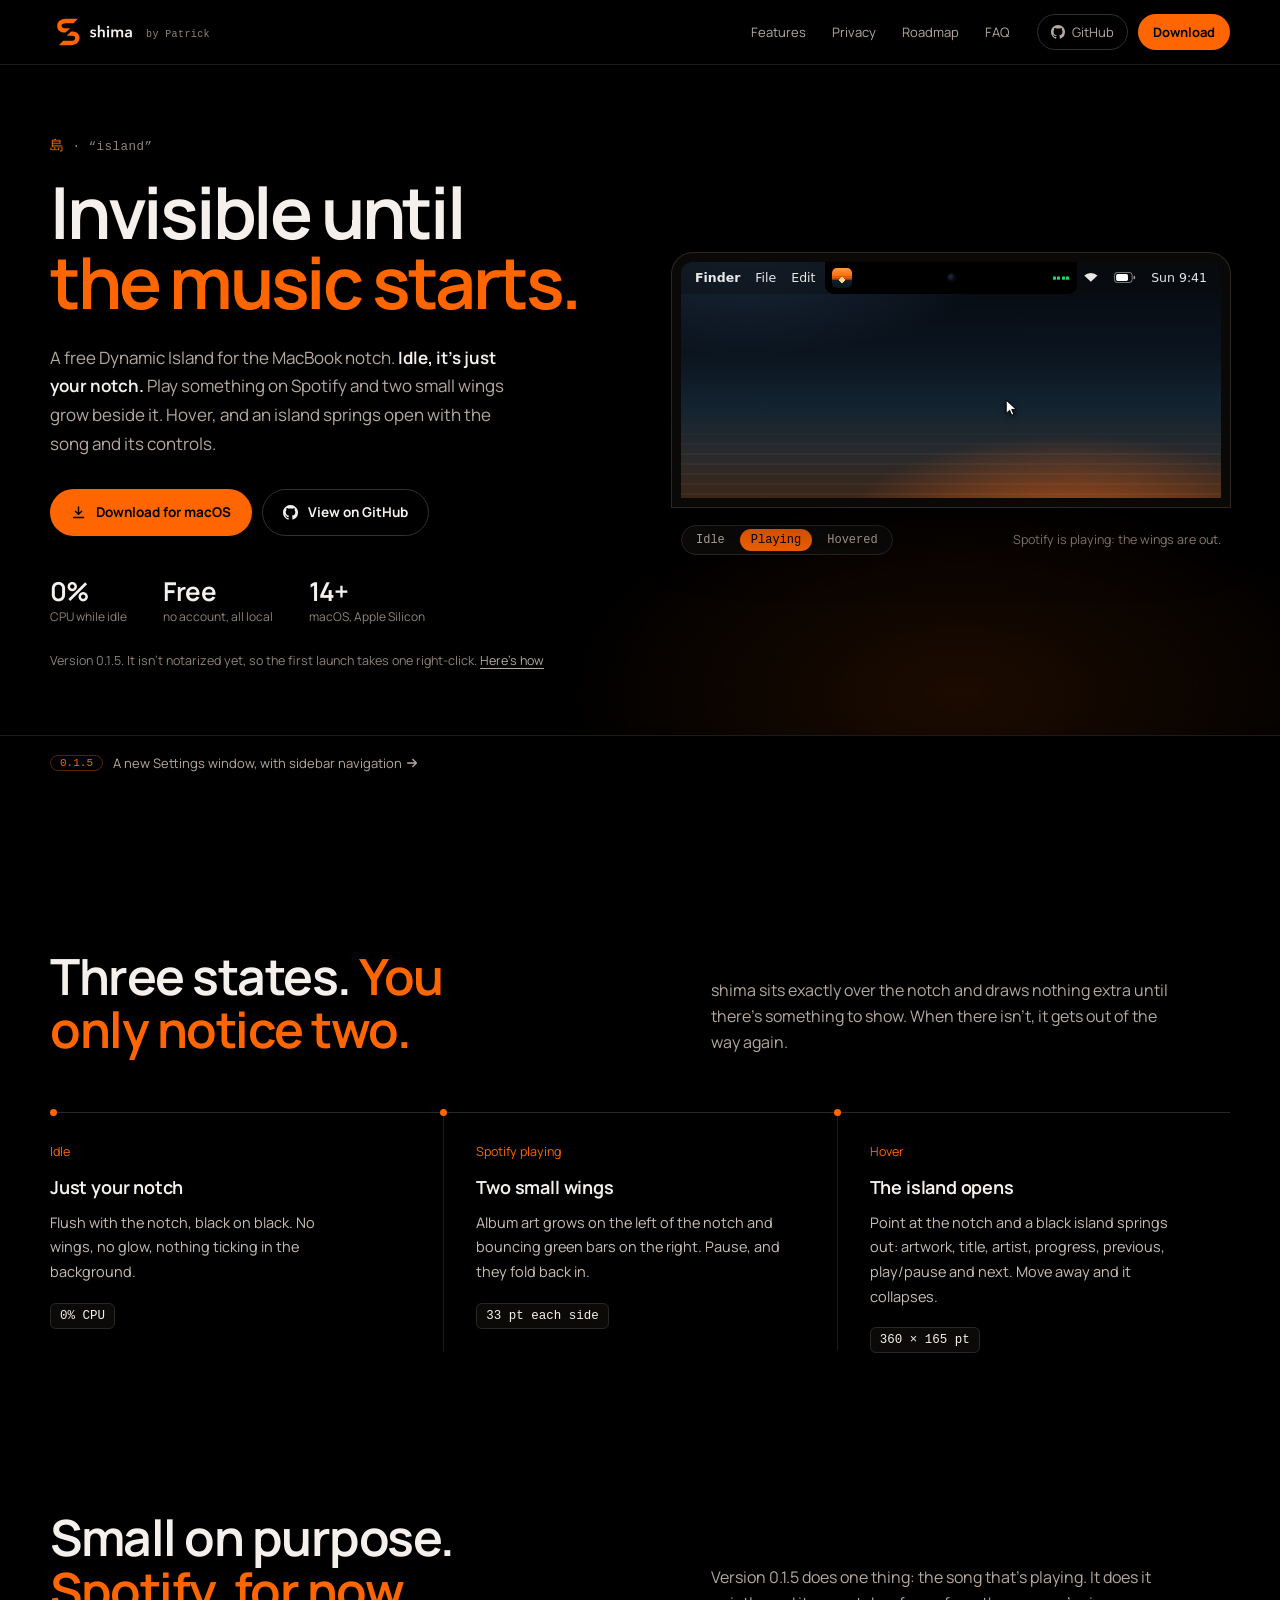
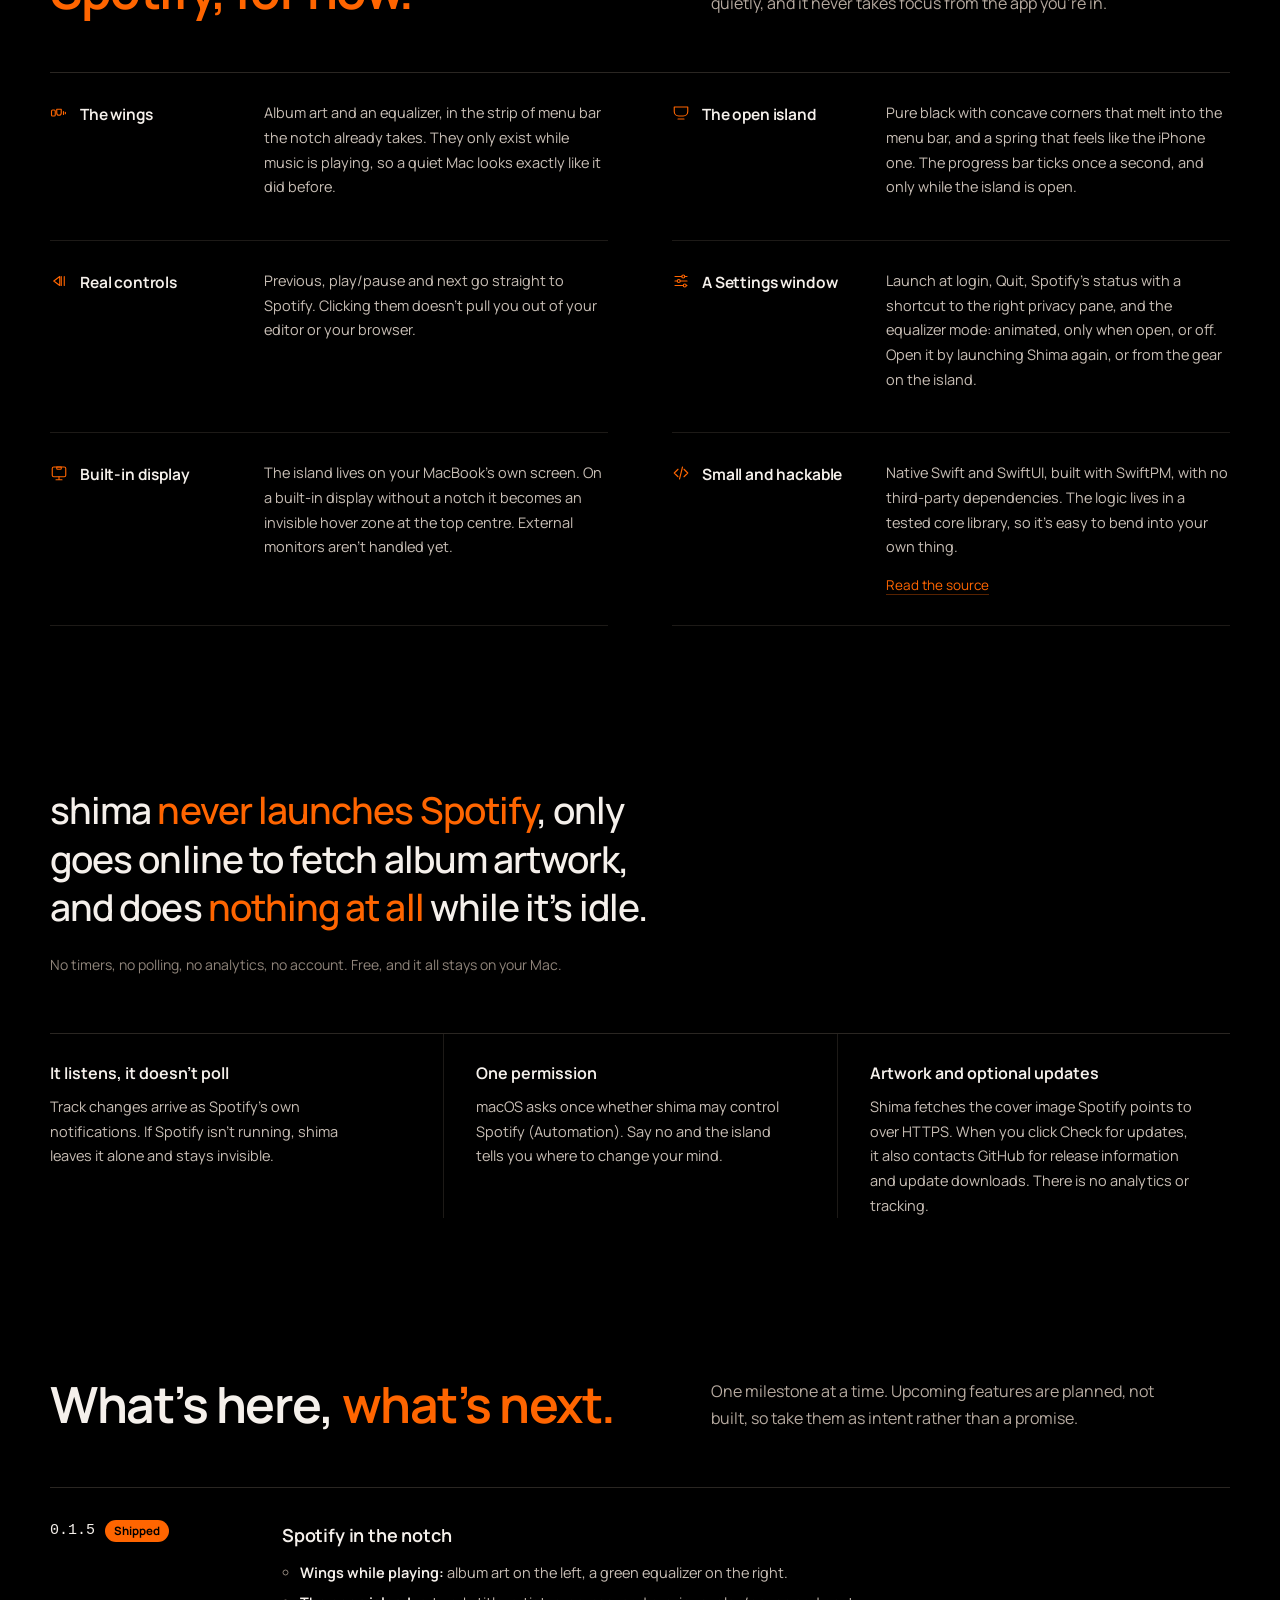
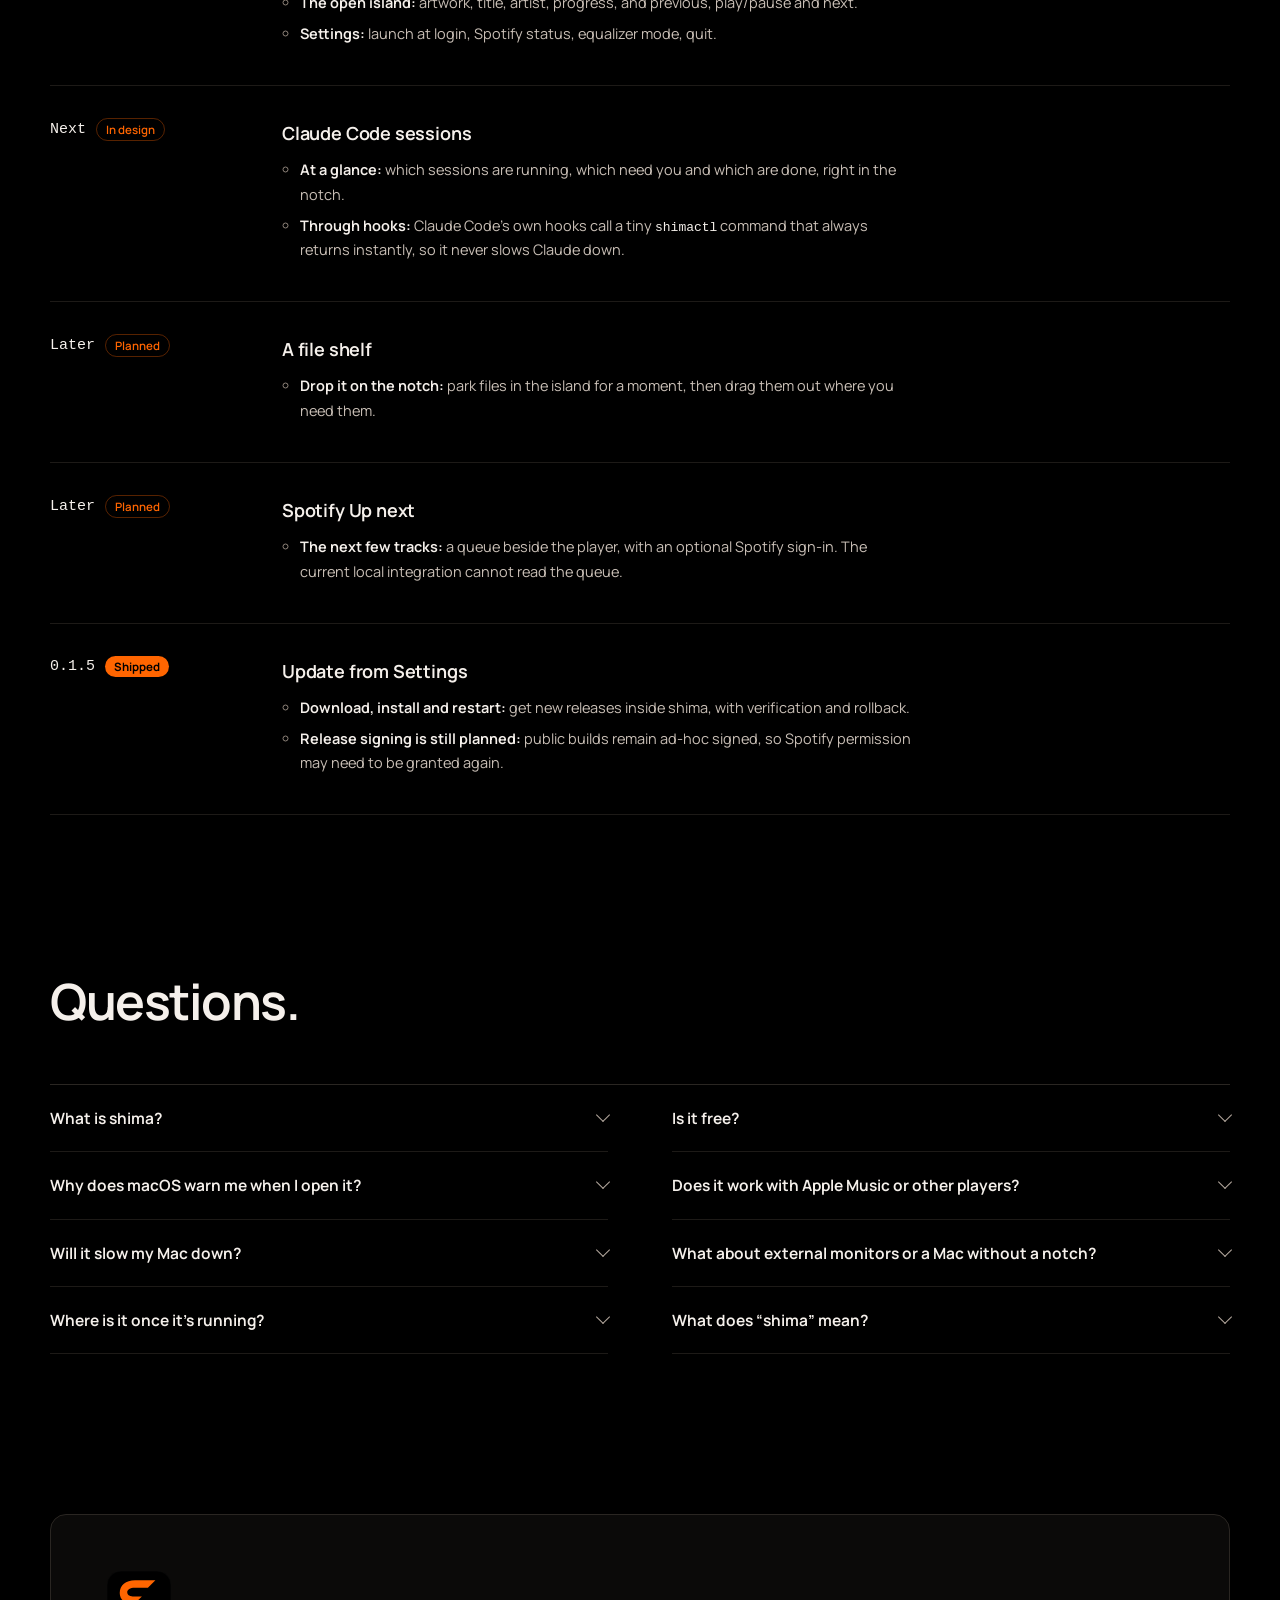
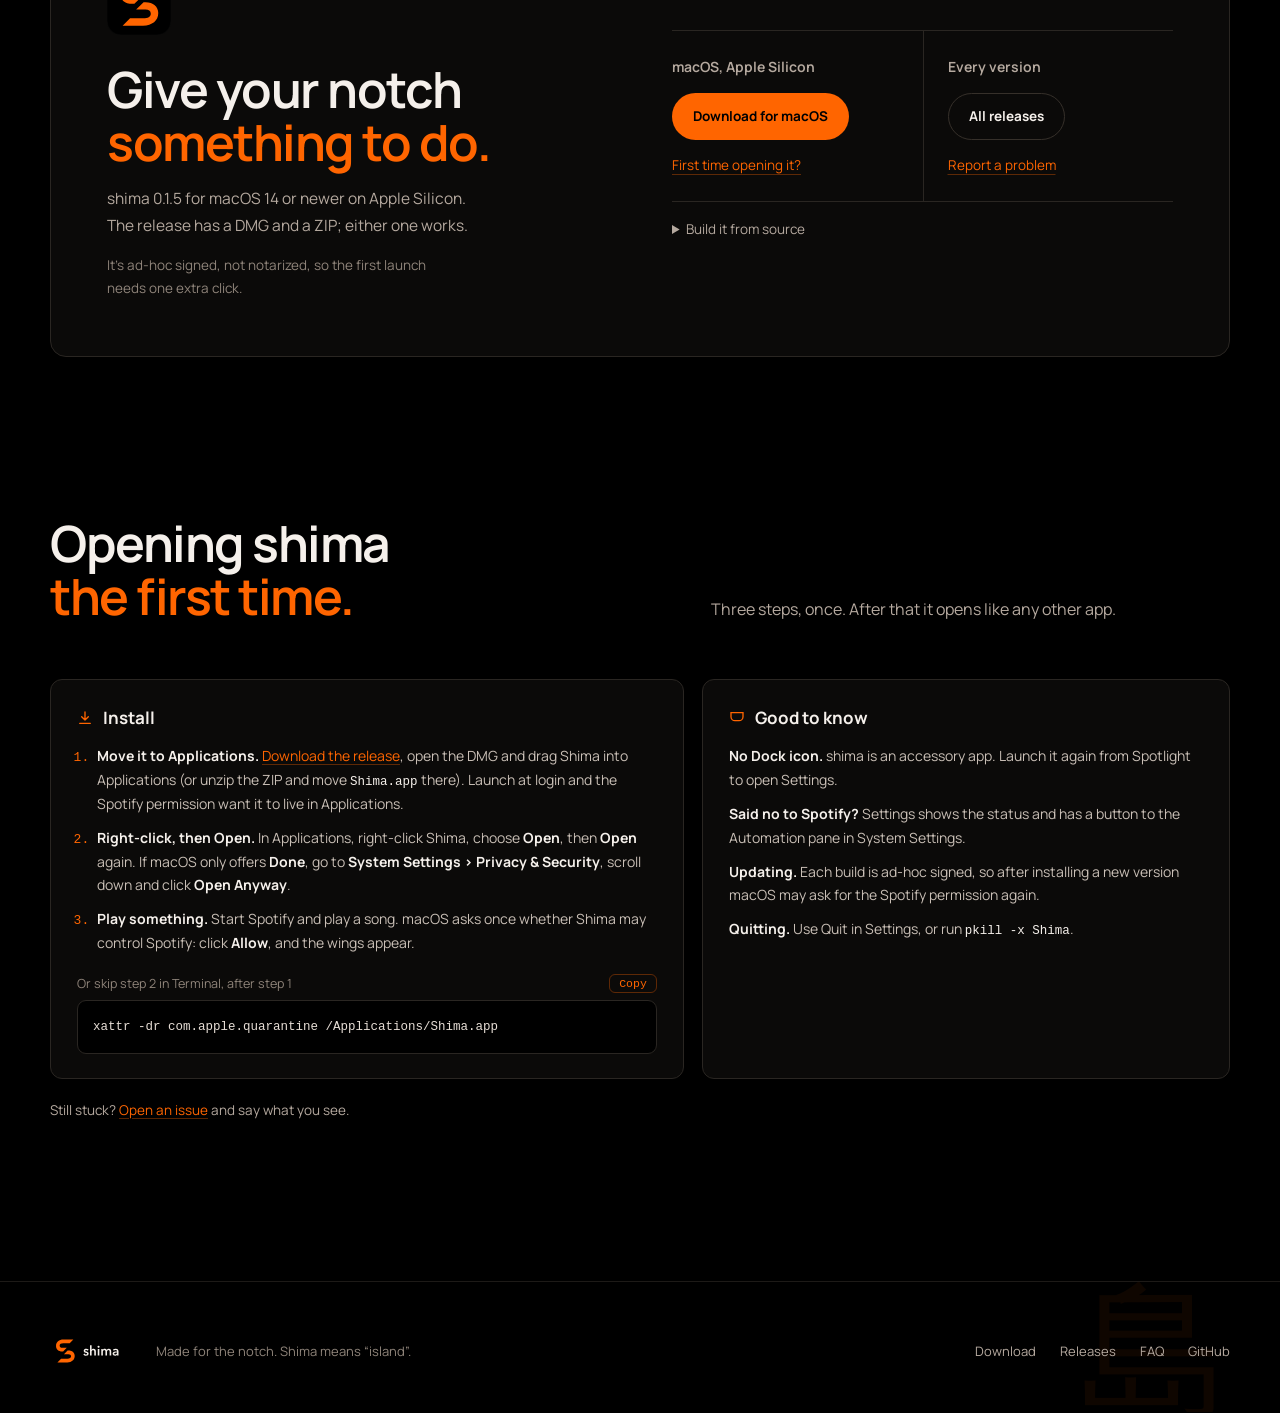
==== docs/index.html @ 14b051da "Redesign Settings with sidebar navigation and grouped controls" ====
<!doctype html>
<html lang="en">
<head>
  <meta charset="utf-8">
  <meta name="viewport" content="width=device-width, initial-scale=1">
  <meta name="color-scheme" content="dark">
  <meta name="theme-color" content="#000000">
  <title>shima | A free Dynamic Island for your MacBook notch</title>
  <meta name="description" content="shima is a free, local Dynamic Island for the MacBook notch. Invisible while idle; while Spotify plays, two small wings grow beside the notch, and hovering opens an island with artwork and controls. macOS 14+, Apple Silicon.">
  <link rel="canonical" href="https://beefysalad.github.io/Shima/">
  <meta property="og:type" content="website">
  <meta property="og:site_name" content="shima">
  <meta property="og:title" content="shima | A free Dynamic Island for your MacBook notch">
  <meta property="og:description" content="Invisible while idle. While Spotify plays, two small wings grow beside the notch. Hover and an island springs open. Free and local, macOS 14+.">
  <meta property="og:url" content="https://beefysalad.github.io/Shima/">
  <meta property="og:image" content="https://beefysalad.github.io/Shima/site-assets/og.png">
  <meta property="og:image:width" content="1200">
  <meta property="og:image:height" content="630">
  <meta property="og:image:alt" content="The shima logo and the line Invisible until the music starts, in orange on black, with a small notch showing album art and green equalizer bars.">
  <meta name="twitter:card" content="summary_large_image">
  <meta name="twitter:title" content="shima | A free Dynamic Island for your MacBook notch">
  <meta name="twitter:description" content="Invisible while idle. While Spotify plays, two small wings grow beside the notch. Hover and an island springs open.">
  <meta name="twitter:image" content="https://beefysalad.github.io/Shima/site-assets/og.png">
  <link rel="icon" href="site-assets/shima-icon.svg" type="image/svg+xml">
  <link rel="apple-touch-icon" href="site-assets/shima-icon-512.png">
  <link rel="stylesheet" href="site-assets/lander.css">
</head>
<body>
<a class="skip-link" href="#main">Skip to content</a>
<header class="site-header">
  <div class="header-inner wrap">
    <a class="brand" href="#main" aria-label="shima by Patrick, home"><img src="site-assets/shima-lockup.svg" alt="" width="98" height="30"><span class="brand-by" aria-hidden="true">by Patrick</span></a>
    <nav class="nav" aria-label="Main navigation"><a href="#features">Features</a><a href="#privacy">Privacy</a><a href="#roadmap">Roadmap</a><a href="#faq">FAQ</a></nav>
    <div class="header-cta"><a class="ghost" href="https://github.com/beefysalad/Shima"><svg viewBox="0 0 16 16" width="14" height="14" fill="currentColor" aria-hidden="true"><path d="M8 0C3.58 0 0 3.58 0 8c0 3.54 2.29 6.53 5.47 7.59.4.07.55-.17.55-.38 0-.19-.01-.82-.01-1.49-2.01.37-2.53-.49-2.69-.94-.09-.23-.48-.94-.82-1.13-.28-.15-.68-.52-.01-.53.63-.01 1.08.58 1.23.82.72 1.21 1.87.87 2.33.66.07-.52.28-.87.51-1.07-1.78-.2-3.64-.89-3.64-3.95 0-.87.31-1.59.82-2.15-.08-.2-.36-1.02.08-2.12 0 0 .67-.21 2.2.82.64-.18 1.32-.27 2-.27s1.36.09 2 .27c1.53-1.04 2.2-.82 2.2-.82.44 1.1.16 1.92.08 2.12.51.56.82 1.27.82 2.15 0 3.07-1.87 3.75-3.65 3.95.29.25.54.73.54 1.48 0 1.07-.01 1.93-.01 2.2 0 .21.15.46.55.38A8.01 8.01 0 0 0 16 8c0-4.42-3.58-8-8-8Z"/></svg>GitHub</a><a class="pill" href="#install">Download</a></div>
  </div>
</header>

<main id="main">
  <section class="hero" aria-labelledby="hero-title">
    <div class="wrap hero-grid">
      <div class="hero-inner">
        <p class="kicker"><span lang="ja">島</span> &middot; &ldquo;island&rdquo;</p>
        <h1 id="hero-title">Invisible until<span class="q">the music starts.</span></h1>
        <p class="lede">A free Dynamic Island for the MacBook notch. <b>Idle, it&rsquo;s just your notch.</b> Play something on Spotify and two small wings grow beside it. Hover, and an island springs open with the song and its controls.</p>
        <div class="actions">
          <a class="button primary" href="https://github.com/beefysalad/Shima/releases/latest"><svg viewBox="0 0 24 24" aria-hidden="true"><path d="M12 3v12m0 0-5-5m5 5 5-5M4 20h16" fill="none" stroke="currentColor" stroke-width="2.2" stroke-linecap="round" stroke-linejoin="round"/></svg>Download for macOS</a>
          <a class="button secondary" href="https://github.com/beefysalad/Shima"><svg viewBox="0 0 16 16" aria-hidden="true"><path d="M8 0C3.58 0 0 3.58 0 8c0 3.54 2.29 6.53 5.47 7.59.4.07.55-.17.55-.38 0-.19-.01-.82-.01-1.49-2.01.37-2.53-.49-2.69-.94-.09-.23-.48-.94-.82-1.13-.28-.15-.68-.52-.01-.53.63-.01 1.08.58 1.23.82.72 1.21 1.87.87 2.33.66.07-.52.28-.87.51-1.07-1.78-.2-3.64-.89-3.64-3.95 0-.87.31-1.59.82-2.15-.08-.2-.36-1.02.08-2.12 0 0 .67-.21 2.2.82.64-.18 1.32-.27 2-.27s1.36.09 2 .27c1.53-1.04 2.2-.82 2.2-.82.44 1.1.16 1.92.08 2.12.51.56.82 1.27.82 2.15 0 3.07-1.87 3.75-3.65 3.95.29.25.54.73.54 1.48 0 1.07-.01 1.93-.01 2.2 0 .21.15.46.55.38A8.01 8.01 0 0 0 16 8c0-4.42-3.58-8-8-8Z"/></svg>View on GitHub</a>
        </div>
        <div class="facts">
          <div><b>0%</b><span>CPU while idle</span></div>
          <div><b>Free</b><span>no account, all local</span></div>
          <div><b>14+</b><span>macOS, Apple Silicon</span></div>
        </div>
        <p class="first-time">Version 0.1.5. It isn&rsquo;t notarized yet, so the first launch takes one right-click. <a href="#first-launch">Here&rsquo;s how</a></p>
      </div>

      <figure class="stage" aria-labelledby="stage-cap">
        <div class="screen" data-state="open" id="screen">
          <div class="menubar" aria-hidden="true">
            <span class="mb-left"><b>Finder</b><span class="mb-x">File</span><span class="mb-x">Edit</span></span>
            <span class="mb-right"><svg class="mb-ico" viewBox="0 0 20 14"><path d="M10 12.5 1.6 4.6a12 12 0 0 1 16.8 0Z" fill="currentColor" opacity=".9"/></svg><svg class="mb-ico" viewBox="0 0 26 13"><rect x=".5" y=".5" width="21" height="12" rx="3.5" fill="none" stroke="currentColor" opacity=".55"/><rect x="2.5" y="2.5" width="14" height="8" rx="1.8" fill="currentColor"/><rect x="23" y="4.5" width="2" height="4" rx="1" fill="currentColor" opacity=".55"/></svg><span class="clock">Sun 9:41</span></span>
          </div>

          <div class="isl" id="island" aria-hidden="true">
            <span class="isl-ear l"></span><span class="isl-ear r"></span>
            <div class="isl-body">
              <div class="wings">
                <span class="wing"><span class="art art-mini"></span></span>
                <span class="wing"><span class="eq"><i></i><i></i><i></i><i></i></span></span>
              </div>
              <div class="open">
                <span class="art art-big"></span>
                <b class="np-title">Low Tide, High Noon</b>
                <span class="np-artist">The Harbour Lights</span>
                <svg class="gear" viewBox="0 0 24 24"><path d="M12 15.2a3.2 3.2 0 1 0 0-6.4 3.2 3.2 0 0 0 0 6.4Z" fill="none" stroke="currentColor" stroke-width="1.6"/><path d="M19.4 13.5a7.6 7.6 0 0 0 0-3l2-1.6-2-3.4-2.4 1a7.6 7.6 0 0 0-2.6-1.5L14 2.5h-4l-.4 2.5A7.6 7.6 0 0 0 7 6.5l-2.4-1-2 3.4 2 1.6a7.6 7.6 0 0 0 0 3l-2 1.6 2 3.4 2.4-1a7.6 7.6 0 0 0 2.6 1.5l.4 2.5h4l.4-2.5a7.6 7.6 0 0 0 2.6-1.5l2.4 1 2-3.4Z" fill="none" stroke="currentColor" stroke-width="1.6" stroke-linejoin="round"/></svg>
                <span class="prog"><i id="prog-fill"></i></span>
                <span class="times"><span id="t-el">1:24</span><span id="t-rem">-2:13</span></span>
                <span class="ctl prev"><svg viewBox="0 0 24 24"><path d="M11 12 20 6v12Zm-7 0 7-6v12Z" fill="currentColor"/><rect x="3" y="6" width="2" height="12" rx="1" fill="currentColor"/></svg></span>
                <span class="ctl play"><svg viewBox="0 0 24 24"><rect x="7" y="5.5" width="3.4" height="13" rx="1.2" fill="currentColor"/><rect x="13.6" y="5.5" width="3.4" height="13" rx="1.2" fill="currentColor"/></svg></span>
                <span class="ctl next"><svg viewBox="0 0 24 24"><path d="M13 12 4 6v12Zm7 0-7-6v12Z" fill="currentColor"/><rect x="19" y="6" width="2" height="12" rx="1" fill="currentColor"/></svg></span>
              </div>
            </div>
            <span class="lens"></span>
          </div>

          <svg class="cursor" viewBox="0 0 16 22" aria-hidden="true"><path d="M1.5 1.5v16.2l4.1-3.9 2.7 6.2 2.6-1.1-2.7-6.1h5.6Z" fill="#fff" stroke="#000" stroke-width="1.2" stroke-linejoin="round"/></svg>
          <div class="sea" aria-hidden="true"></div>
        </div>
        <figcaption class="stage-cap" id="stage-cap">
          <span class="sr-only">A drawing of the top of a MacBook screen. shima cycles through its three states: idle, flush with the notch; playing, with album art and green equalizer bars beside the notch; and open, a black island under the notch showing the song, a progress bar and playback controls.</span>
          <span class="stage-btns" role="group" aria-label="Show a state">
            <button type="button" data-show="idle" aria-pressed="false">Idle</button>
            <button type="button" data-show="live" aria-pressed="false">Playing</button>
            <button type="button" data-show="open" aria-pressed="true">Hovered</button>
          </span>
          <span class="stage-note" id="stage-note" aria-hidden="true">Hover the notch to open it.</span>
        </figcaption>
      </figure>
    </div>
  </section>
  <div class="wrap news"><span class="tag">0.1.5</span><a href="https://github.com/beefysalad/Shima/releases/latest">A new Settings window, with sidebar navigation <svg class="arrow" viewBox="0 0 16 16" aria-hidden="true"><path d="M3 8h10M9 4l4 4-4 4"/></svg></a></div>

  <section class="k-sec wrap" id="how" aria-labelledby="how-title">
    <header class="k-head">
      <h2 id="how-title">Three states. <em>You only notice two.</em></h2>
      <p>shima sits exactly over the notch and draws nothing extra until there&rsquo;s something to show. When there isn&rsquo;t, it gets out of the way again.</p>
    </header>
    <ol class="relay">
      <li><span class="relay-who">Idle</span><h3>Just your notch</h3><p>Flush with the notch, black on black. No wings, no glow, nothing ticking in the background.</p><code>0% CPU</code></li>
      <li><span class="relay-who">Spotify playing</span><h3>Two small wings</h3><p>Album art grows on the left of the notch and bouncing green bars on the right. Pause, and they fold back in.</p><code>33 pt each side</code></li>
      <li><span class="relay-who">Hover</span><h3>The island opens</h3><p>Point at the notch and a black island springs out: artwork, title, artist, progress, previous, play/pause and next. Move away and it collapses.</p><code>360 &times; 165 pt</code></li>
    </ol>
  </section>

  <section class="k-sec wrap" id="features" aria-labelledby="features-title">
    <header class="k-head">
      <h2 id="features-title">Small on purpose. <em>Spotify, for now.</em></h2>
      <p>Version 0.1.5 does one thing: the song that&rsquo;s playing. It does it quietly, and it never takes focus from the app you&rsquo;re in.</p>
    </header>
    <dl class="index">
      <div><dt><span class="b-ico"><svg viewBox="0 0 24 24" aria-hidden="true"><rect x="2" y="8" width="5" height="8" rx="1.5"/><path d="M9 7h6v5a3 3 0 0 1-6 0Z"/><path d="M18 10v4M20.5 11v2"/></svg></span>The wings</dt><dd><p>Album art and an equalizer, in the strip of menu bar the notch already takes. They only exist while music is playing, so a quiet Mac looks exactly like it did before.</p></dd></div>
      <div><dt><span class="b-ico"><svg viewBox="0 0 24 24" aria-hidden="true"><path d="M3 4h18v6a6 6 0 0 1-6 6H9a6 6 0 0 1-6-6Z"/><path d="M8 20h8"/></svg></span>The open island</dt><dd><p>Pure black with concave corners that melt into the menu bar, and a spring that feels like the iPhone one. The progress bar ticks once a second, and only while the island is open.</p></dd></div>
      <div><dt><span class="b-ico"><svg viewBox="0 0 24 24" aria-hidden="true"><path d="M5 12l8-6v12Z"/><path d="M15 6v12M19 6v12"/></svg></span>Real controls</dt><dd><p>Previous, play/pause and next go straight to Spotify. Clicking them doesn&rsquo;t pull you out of your editor or your browser.</p></dd></div>
      <div><dt><span class="b-ico"><svg viewBox="0 0 24 24" aria-hidden="true"><path d="M4 6h9M17 6h3M4 12h3M11 12h9M4 18h11M19 18h1"/><circle cx="15" cy="6" r="2"/><circle cx="9" cy="12" r="2"/><circle cx="17" cy="18" r="2"/></svg></span>A Settings window</dt><dd><p>Launch at login, Quit, Spotify&rsquo;s status with a shortcut to the right privacy pane, and the equalizer mode: animated, only when open, or off. Open it by launching Shima again, or from the gear on the island.</p></dd></div>
      <div><dt><span class="b-ico"><svg viewBox="0 0 24 24" aria-hidden="true"><rect x="3" y="4" width="18" height="13" rx="2"/><path d="M9 4h6v2a1 1 0 0 1-1 1h-4a1 1 0 0 1-1-1ZM8 21h8M12 17v4"/></svg></span>Built-in display</dt><dd><p>The island lives on your MacBook&rsquo;s own screen. On a built-in display without a notch it becomes an invisible hover zone at the top centre. External monitors aren&rsquo;t handled yet.</p></dd></div>
      <div><dt><span class="b-ico"><svg viewBox="0 0 24 24" aria-hidden="true"><path d="m8 7-5 5 5 5M16 7l5 5-5 5M14 4l-4 16"/></svg></span>Small and hackable</dt><dd><p>Native Swift and SwiftUI, built with SwiftPM, with no third-party dependencies. The logic lives in a tested core library, so it&rsquo;s easy to bend into your own thing.</p><a class="k-link" href="https://github.com/beefysalad/Shima">Read the source</a></dd></div>
    </dl>
  </section>

  <section class="k-sec wrap" id="privacy" aria-labelledby="privacy-title">
    <h2 class="sr-only" id="privacy-title">Privacy and cost</h2>
    <div class="statement">
      <p>shima <em>never launches Spotify</em>, only goes online to fetch album artwork, and does <em>nothing at all</em> while it&rsquo;s idle.</p>
      <p class="statement-foot">No timers, no polling, no analytics, no account. Free, and it all stays on your Mac.</p>
    </div>
    <ul class="trio">
      <li><h3>It listens, it doesn&rsquo;t poll</h3><p>Track changes arrive as Spotify&rsquo;s own notifications. If Spotify isn&rsquo;t running, shima leaves it alone and stays invisible.</p></li>
      <li><h3>One permission</h3><p>macOS asks once whether shima may control Spotify (Automation). Say no and the island tells you where to change your mind.</p></li>
      <li><h3>Artwork and optional updates</h3><p>Shima fetches the cover image Spotify points to over HTTPS. When you click Check for updates, it also contacts GitHub for release information and update downloads. There is no analytics or tracking.</p></li>
    </ul>
  </section>

  <section class="k-sec wrap" id="roadmap" aria-labelledby="roadmap-title">
    <header class="k-head">
      <h2 id="roadmap-title">What&rsquo;s here, <em>what&rsquo;s next.</em></h2>
      <p>One milestone at a time. Upcoming features are planned, not built, so take them as intent rather than a promise.</p>
    </header>
    <ol class="releases">
      <li class="release">
        <div class="release-meta"><span class="version">0.1.5</span><span class="badge">Shipped</span></div>
        <div class="release-body">
          <h3>Spotify in the notch</h3>
          <ul>
            <li><b>Wings while playing:</b> album art on the left, a green equalizer on the right.</li>
            <li><b>The open island:</b> artwork, title, artist, progress, and previous, play/pause and next.</li>
            <li><b>Settings:</b> launch at login, Spotify status, equalizer mode, quit.</li>
          </ul>
        </div>
      </li>
      <li class="release">
        <div class="release-meta"><span class="version">Next</span><span class="badge soft">In design</span></div>
        <div class="release-body">
          <h3>Claude Code sessions</h3>
          <ul>
            <li><b>At a glance:</b> which sessions are running, which need you and which are done, right in the notch.</li>
            <li><b>Through hooks:</b> Claude Code&rsquo;s own hooks call a tiny <code>shimactl</code> command that always returns instantly, so it never slows Claude down.</li>
          </ul>
        </div>
      </li>
      <li class="release">
        <div class="release-meta"><span class="version">Later</span><span class="badge soft">Planned</span></div>
        <div class="release-body">
          <h3>A file shelf</h3>
          <ul>
            <li><b>Drop it on the notch:</b> park files in the island for a moment, then drag them out where you need them.</li>
          </ul>
        </div>
      </li>
      <li class="release">
        <div class="release-meta"><span class="version">Later</span><span class="badge soft">Planned</span></div>
        <div class="release-body">
          <h3>Spotify Up next</h3>
          <ul>
            <li><b>The next few tracks:</b> a queue beside the player, with an optional Spotify sign-in. The current local integration cannot read the queue.</li>
          </ul>
        </div>
      </li>
      <li class="release">
        <div class="release-meta"><span class="version">0.1.5</span><span class="badge">Shipped</span></div>
        <div class="release-body">
          <h3>Update from Settings</h3>
          <ul>
            <li><b>Download, install and restart:</b> get new releases inside shima, with verification and rollback.</li>
            <li><b>Release signing is still planned:</b> public builds remain ad-hoc signed, so Spotify permission may need to be granted again.</li>
          </ul>
        </div>
      </li>
    </ol>
  </section>

  <section class="k-sec wrap" id="faq" aria-labelledby="faq-title">
    <header class="k-head"><h2 id="faq-title">Questions.</h2></header>
    <div class="k-faq">
      <details><summary>What is shima?</summary><p>A small Mac app that turns the MacBook notch into a Dynamic Island, like the one on the iPhone. Today it shows what Spotify is playing. It&rsquo;s a personal project: small, local and easy to hack on.</p></details>
      <details><summary>Is it free?</summary><p>Yes. No price, no account, no trial. The source is on <a href="https://github.com/beefysalad/Shima">GitHub</a>.</p></details>
      <details><summary>Why does macOS warn me when I open it?</summary><p>shima is ad-hoc signed and not notarized by Apple, so Gatekeeper blocks the first double-click. Right-click it and choose Open once, or use the one-line Terminal command in <a href="#first-launch">the first-launch steps</a>.</p></details>
      <details><summary>Does it work with Apple Music or other players?</summary><p>Not yet. Version 0.1.5 talks to the Spotify desktop app only. Without Spotify running, shima simply stays invisible.</p></details>
      <details><summary>Will it slow my Mac down?</summary><p>It&rsquo;s built not to. While idle, it runs no timers and does no polling. While music plays it&rsquo;s event-driven, and the equalizer runs at a low frame rate. You can turn the equalizer off in Settings.</p></details>
      <details><summary>What about external monitors or a Mac without a notch?</summary><p>shima only uses the built-in display for now. On a built-in screen without a notch it becomes an invisible hover zone at the top centre. External monitors and clamshell mode are still on the list.</p></details>
      <details><summary>Where is it once it&rsquo;s running?</summary><p>There&rsquo;s no Dock icon. Launch Shima again from Spotlight or Finder to open Settings, or click the gear on the open island. Quit from Settings, or from the small capsule icon in the menu bar if your menu bar has room for it.</p></details>
      <details><summary>What does &ldquo;shima&rdquo; mean?</summary><p><span lang="ja">島</span>, shima, is Japanese for &ldquo;island&rdquo;. A small island in the notch.</p></details>
    </div>
  </section>

  <section class="k-sec wrap" id="install" aria-labelledby="install-title">
    <div class="get">
      <div class="get-copy">
        <img class="get-icon" src="site-assets/shima-icon.svg" alt="" width="64" height="64">
        <h2 id="install-title">Give your notch <em>something to do.</em></h2>
        <p>shima 0.1.5 for macOS 14 or newer on Apple Silicon. The release has a DMG and a ZIP; either one works.</p>
        <p class="note">It&rsquo;s ad-hoc signed, not notarized, so the first launch needs one extra click.</p>
      </div>
      <div class="get-os">
        <div class="os"><h3>macOS, Apple Silicon</h3><a class="button primary" href="https://github.com/beefysalad/Shima/releases/latest">Download for macOS</a><a class="k-link" href="#first-launch">First time opening it?</a></div>
        <div class="os"><h3>Every version</h3><a class="button secondary" href="https://github.com/beefysalad/Shima/releases">All releases</a><a class="k-link" href="https://github.com/beefysalad/Shima/issues">Report a problem</a></div>
        <details class="src"><summary>Build it from source</summary><p class="src-more"><a class="k-link" href="https://github.com/beefysalad/Shima#build-and-run">Full build instructions</a></p><pre><code>git clone https://github.com/beefysalad/Shima.git
cd Shima
swift test          # run the core tests
scripts/bundle.sh   # builds dist/Shima.app</code></pre></details>
      </div>
    </div>
  </section>

  <section class="k-sec wrap" id="first-launch" aria-labelledby="guide-title">
    <header class="k-head">
      <h2 id="guide-title">Opening shima <em>the first time.</em></h2>
      <p>Three steps, once. After that it opens like any other app.</p>
    </header>
    <div class="guide-grid">
      <article class="guide-card" aria-labelledby="guide-steps">
        <h3 id="guide-steps"><svg class="os-icon" viewBox="0 0 24 24" aria-hidden="true"><path d="M12 3v12m0 0-5-5m5 5 5-5M4 20h16" fill="none" stroke="currentColor" stroke-width="2" stroke-linecap="round" stroke-linejoin="round"/></svg>Install</h3>
        <ol class="steps">
          <li><b>Move it to Applications.</b> <a href="https://github.com/beefysalad/Shima/releases/latest">Download the release</a>, open the DMG and drag Shima into Applications (or unzip the ZIP and move <code>Shima.app</code> there). Launch at login and the Spotify permission want it to live in Applications.</li>
          <li><b>Right-click, then Open.</b> In Applications, right-click Shima, choose <b>Open</b>, then <b>Open</b> again. If macOS only offers <b>Done</b>, go to <b>System Settings &rsaquo; Privacy &amp; Security</b>, scroll down and click <b>Open Anyway</b>.</li>
          <li><b>Play something.</b> Start Spotify and play a song. macOS asks once whether Shima may control Spotify: click <b>Allow</b>, and the wings appear.</li>
        </ol>
        <div class="guide-shortcut"><div class="command-heading"><span>Or skip step 2 in Terminal, after step 1</span><button type="button" data-copy="xattr -dr com.apple.quarantine /Applications/Shima.app" aria-label="Copy the Terminal command">Copy</button></div><pre><code>xattr -dr com.apple.quarantine /Applications/Shima.app</code></pre></div>
      </article>
      <article class="guide-card" aria-labelledby="guide-after">
        <h3 id="guide-after"><svg class="os-icon" viewBox="0 0 24 24" aria-hidden="true"><path d="M3 4h18v6a6 6 0 0 1-6 6H9a6 6 0 0 1-6-6Z" fill="none" stroke="currentColor" stroke-width="2"/></svg>Good to know</h3>
        <ul class="steps plain">
          <li><b>No Dock icon.</b> shima is an accessory app. Launch it again from Spotlight to open Settings.</li>
          <li><b>Said no to Spotify?</b> Settings shows the status and has a button to the Automation pane in System Settings.</li>
          <li><b>Updating.</b> Each build is ad-hoc signed, so after installing a new version macOS may ask for the Spotify permission again.</li>
          <li><b>Quitting.</b> Use Quit in Settings, or run <code>pkill -x Shima</code>.</li>
        </ul>
      </article>
    </div>
    <p class="guide-foot">Still stuck? <a href="https://github.com/beefysalad/Shima/issues">Open an issue</a> and say what you see.</p>
  </section>
</main>

<footer class="k-foot">
  <span class="foot-kanji" aria-hidden="true">島</span>
  <div class="wrap k-foot-row">
    <a class="brand brand-foot" href="#main" aria-label="shima, back to top"><img src="site-assets/shima-lockup.svg" alt="" width="82" height="25"></a>
    <p>Made for the notch. Shima means &ldquo;island&rdquo;.</p>
    <nav aria-label="Footer"><a href="#install">Download</a><a href="https://github.com/beefysalad/Shima/releases">Releases</a><a href="#faq">FAQ</a><a href="https://github.com/beefysalad/Shima">GitHub</a></nav>
  </div>
</footer>
<div id="copy-status" class="sr-only" role="status" aria-live="polite"></div>
<script src="site-assets/lander.js"></script>
</body>
</html>
---- docs/site-assets/lander.css ----
@font-face{font-family:Manrope;src:url(Manrope.ttf) format('truetype');font-weight:200 800;font-display:swap}

/* shima: neon orange on black, from assets/branding. One accent, used sparingly; warm neutrals carry the page. */
:root{
  color-scheme:dark;
  --ink:#000; --surface:#0b0a09; --raised:#14120f; --raised2:#1c1915;
  --hair:#1d1a17; --hair2:#2a2622; --line2:#36302a;
  --text:#f5f0eb; --body:#c9bfb6; --muted:#b5a99f; --dim:#8f847a;
  --o:#ff6500; --o-hover:#ff7f2a; --o-ink:#000; --o-line:rgba(255,101,0,.34); --o-wash:rgba(255,101,0,.07);
  --spotify:#1ed760;
  --sans:Manrope,"Avenir Next","Segoe UI",system-ui,sans-serif;
  --mono:ui-monospace,"SF Mono",SFMono-Regular,Menlo,monospace;
  --sys:-apple-system,BlinkMacSystemFont,"SF Pro Text","Helvetica Neue",system-ui,sans-serif;
  --spring:cubic-bezier(.3,1.15,.4,1);
}
*{box-sizing:border-box}
html{scroll-behavior:smooth;scroll-padding-top:84px;scrollbar-color:#2a2622 var(--ink);caret-color:var(--o)}
html,body{overflow-x:hidden}
@media (prefers-reduced-motion:reduce){html{scroll-behavior:auto}*,*::before,*::after{transition:none!important;animation:none!important}}
body{margin:0;background:var(--ink);color:var(--text);font:15px/1.7 var(--sans);-webkit-font-smoothing:antialiased}
::selection{background:rgba(255,101,0,.35);color:#fff}
a{color:inherit;text-decoration:none}
button{font:inherit;color:inherit;cursor:pointer;background:none;border:0;padding:0}
a:focus-visible,button:focus-visible,summary:focus-visible{outline:2px solid var(--o);outline-offset:4px;border-radius:4px}
h1,h2,h3,p{margin:0}
code{font:13px var(--mono)}
q{quotes:none}
.wrap{width:min(1180px,calc(100% - 64px));margin-inline:auto}
.sr-only{position:absolute;width:1px;height:1px;overflow:hidden;clip:rect(0 0 0 0);white-space:nowrap}
.skip-link{position:fixed;z-index:30;top:8px;left:8px;padding:10px 14px;background:var(--o);color:#000;border-radius:6px;transform:translateY(-160%)}
.skip-link:focus{transform:none}
.arrow{display:inline-block;width:14px;height:14px;vertical-align:-2px;fill:none;stroke:currentColor;stroke-width:1.6;stroke-linecap:round;stroke-linejoin:round}

/* Header */
.site-header{position:sticky;top:0;z-index:20;background:rgba(0,0,0,.82);backdrop-filter:blur(10px);-webkit-backdrop-filter:blur(10px);border-bottom:1px solid var(--hair)}
.header-inner{height:64px;display:flex;align-items:center;gap:28px}
.brand{display:flex;align-items:center;gap:8px;flex-shrink:0}
.brand img{display:block;height:auto}
.brand-by{margin-left:-10px;font:10px/1 var(--mono);letter-spacing:.04em;color:var(--dim);padding-top:7px;white-space:nowrap}
.nav{display:flex;gap:26px;margin-left:auto;font-size:13px;color:var(--muted)}
.nav a:hover{color:var(--text)}
.header-cta{display:flex;gap:10px;align-items:center}
.ghost{display:inline-flex;align-items:center;gap:7px;font-size:13px;color:var(--muted);border:1px solid var(--line2);border-radius:999px;padding:6px 13px}
.ghost:hover{color:var(--text);border-color:#544a40}
.pill{display:inline-flex;align-items:center;font-size:13px;font-weight:700;background:var(--o);color:var(--o-ink);border-radius:999px;padding:7px 15px}
.pill:hover{background:var(--o-hover)}

/* Hero: words on the left, a drawing of the notch on the right. */
.hero{position:relative;overflow:hidden;border-bottom:1px solid var(--hair)}
.hero::before{content:"";position:absolute;inset:auto -20% -40% 30%;height:620px;pointer-events:none;
  background:radial-gradient(50% 50% at 50% 50%,rgba(255,101,0,.11),rgba(255,101,0,0) 70%)}
.hero-grid{position:relative;container-type:inline-size;display:grid;grid-template-columns:minmax(0,1fr) auto;gap:48px;align-items:center;min-height:640px;padding:72px 0 64px}
.hero-inner{max-width:560px}
.kicker{font:12.5px var(--mono);color:var(--dim);letter-spacing:.04em;margin-bottom:22px}
.kicker span{color:var(--o);font-size:14px}
h1{font-size:clamp(44px,5.6vw,78px);font-weight:650;line-height:.98;letter-spacing:-.045em}
h1 .q{display:block;color:var(--o)}
.lede{margin-top:26px;font-size:17px;line-height:1.7;color:var(--muted);max-width:470px}
.lede b{color:var(--text);font-weight:650}
.actions{display:flex;gap:10px;flex-wrap:wrap;margin-top:30px}
.button{display:inline-flex;align-items:center;gap:10px;border-radius:999px;padding:11px 20px;font-size:13.5px;font-weight:700;border:1px solid transparent}
.button svg{width:15px;height:15px;fill:currentColor;flex:none}
.button.primary{background:var(--o);color:var(--o-ink)}
.button.primary:hover{background:var(--o-hover)}
.button.secondary{border-color:var(--line2);color:var(--text)}
.button.secondary:hover{border-color:#5a4f44;background:var(--raised)}
.facts{display:flex;gap:36px;margin-top:40px;flex-wrap:wrap}
.facts div{display:flex;flex-direction:column}
.facts b{font-size:26px;font-weight:650;letter-spacing:-.03em;line-height:1.2}
.facts span{font-size:12px;color:var(--dim)}
.first-time{margin-top:22px;font-size:12.5px;color:var(--dim)}
.first-time a{color:var(--muted);text-decoration:underline;text-underline-offset:3px}
.first-time a:hover{color:var(--text)}
.news{display:flex;align-items:center;gap:10px;padding:16px 0;font-size:13px;color:var(--muted)}
.news .tag{font:11px var(--mono);color:var(--o);border:1px solid var(--o-line);border-radius:999px;padding:1px 9px;flex:none}
.news a:hover{color:var(--text)}

/* The stage: the top of a MacBook screen, drawn in points. 1pt = var(--pt) CSS px.
   Geometry follows ShimaCore: notch 186 x 32, wings 33 pt each side, open island 360 x 165, ears 10. */
.stage{--pt:1px;--sw:540;--sh:236;--bez:9px;margin:0;justify-self:end}
.screen{position:relative;width:calc(var(--sw) * var(--pt));height:calc(var(--sh) * var(--pt));overflow:hidden;
  border-radius:calc(12 * var(--pt)) calc(12 * var(--pt)) 0 0;font-family:var(--sys);color:#fff;user-select:none;-webkit-user-select:none;
  box-shadow:0 0 0 var(--bez) #0a0908,0 0 0 calc(var(--bez) + 1px) #2c2723,0 40px 80px -30px rgba(0,0,0,.7);
  background:
    radial-gradient(60% 55% at 72% 112%,rgba(255,110,30,.55),transparent 70%),
    radial-gradient(70% 70% at 12% -10%,rgba(60,92,130,.45),transparent 70%),
    linear-gradient(180deg,#05080d 0%,#0b1520 40%,#132430 62%,#2a2a2c 82%,#3c2618 100%);
  margin:var(--bez) var(--bez) 0}
.sea{position:absolute;inset:64% 0 0;pointer-events:none;
  background:repeating-linear-gradient(180deg,rgba(255,255,255,.035) 0 calc(2 * var(--pt)),transparent calc(2 * var(--pt)) calc(10 * var(--pt)));
  -webkit-mask-image:linear-gradient(transparent,#000 50%);mask-image:linear-gradient(transparent,#000 50%)}
.menubar{position:absolute;inset:0 0 auto;height:calc(32 * var(--pt));display:flex;align-items:center;justify-content:space-between;
  padding:0 calc(14 * var(--pt));background:rgba(10,12,16,.42);font-size:calc(12.5 * var(--pt));color:rgba(255,255,255,.9);z-index:1}
.mb-left,.mb-right{display:flex;align-items:center;gap:calc(15 * var(--pt))}
.mb-left b{font-weight:700}
.mb-ico{height:calc(11 * var(--pt));width:auto;color:#fff}
.clock{font-variant-numeric:tabular-nums}

.isl{--w:186;--h:32;--r:9;--e:0;position:absolute;z-index:3;top:0;left:50%;transform:translateX(-50%);
  width:calc(var(--w) * var(--pt));height:calc(var(--h) * var(--pt));
  transition:width .5s var(--spring),height .5s var(--spring)}
.screen[data-state="live"] .isl{--w:252}
.screen[data-state="open"] .isl{--w:360;--h:165;--r:24;--e:10}
.isl-body{position:absolute;inset:0;background:#000;overflow:hidden;border-radius:0 0 calc(var(--r) * var(--pt)) calc(var(--r) * var(--pt));
  transition:border-radius .5s var(--spring),box-shadow .35s ease}
.screen[data-state="open"] .isl-body{box-shadow:0 calc(18 * var(--pt)) calc(44 * var(--pt)) rgba(0,0,0,.55)}
.isl-ear{position:absolute;top:0;width:calc(var(--e) * var(--pt));height:calc(var(--e) * var(--pt));transition:width .5s var(--spring),height .5s var(--spring)}
.isl-ear.l{right:100%;background:radial-gradient(100% 100% at 0 100%,transparent 97%,#000 100%)}
.isl-ear.r{left:100%;background:radial-gradient(100% 100% at 100% 100%,transparent 97%,#000 100%)}
.lens{position:absolute;top:calc(12.5 * var(--pt));left:50%;width:calc(7 * var(--pt));height:calc(7 * var(--pt));margin-left:calc(-3.5 * var(--pt));border-radius:50%;
  background:radial-gradient(circle at 35% 35%,#1b2436 0 25%,#06080d 65%);box-shadow:0 0 0 calc(1.2 * var(--pt)) #0b0c0f}

.wings{position:absolute;top:0;left:50%;width:calc(252 * var(--pt));height:calc(32 * var(--pt));transform:translateX(-50%);display:flex;justify-content:space-between;opacity:0;transition:opacity .2s ease}
.screen[data-state="live"] .wings{opacity:1;transition-delay:.12s}
.wing{width:calc(33 * var(--pt));height:100%;display:grid;place-items:center}
.art{display:block;background:
  radial-gradient(circle at 50% 60%,#ffd690 0 17%,transparent 18%),
  repeating-linear-gradient(180deg,transparent 0 6%,rgba(0,0,0,.16) 6% 9%) 0 62%/100% 38% no-repeat,
  linear-gradient(180deg,#ff9a48 0%,#ff6500 46%,#7a2a08 61%,#12202c 62%,#0a131b 100%)}
.art-mini{width:calc(20 * var(--pt));height:calc(20 * var(--pt));border-radius:calc(5 * var(--pt))}
.eq{display:flex;align-items:center;gap:calc(2 * var(--pt));height:calc(14 * var(--pt))}
.eq i{display:block;width:calc(2.5 * var(--pt));height:100%;border-radius:9px;background:var(--spotify);transform:scaleY(.25)}
.screen[data-state="live"] .eq i{animation:eq .9s ease-in-out infinite alternate}
.screen[data-state="live"] .eq i:nth-child(2){animation-duration:.7s;animation-delay:-.3s}
.screen[data-state="live"] .eq i:nth-child(3){animation-duration:1.1s;animation-delay:-.5s}
.screen[data-state="live"] .eq i:nth-child(4){animation-duration:.8s;animation-delay:-.2s}
.screen.still .eq i{animation:none!important}
.eq i:nth-child(1){--rest:.55}.eq i:nth-child(2){--rest:.9}.eq i:nth-child(3){--rest:.4}.eq i:nth-child(4){--rest:.7}
.screen.still[data-state="live"] .eq i{transform:scaleY(var(--rest))}
@keyframes eq{from{transform:scaleY(.22)}to{transform:scaleY(1)}}

.open{position:absolute;top:0;left:50%;width:calc(360 * var(--pt));height:calc(165 * var(--pt));transform:translateX(-50%) translateY(calc(-4 * var(--pt))) scale(.97);transform-origin:50% 0;
  opacity:0;transition:opacity .18s ease,transform .5s var(--spring)}
.screen[data-state="open"] .open{opacity:1;transform:translateX(-50%);transition-delay:.07s,0s}
.open>*{position:absolute}
.art-big{left:calc(14 * var(--pt));top:calc(44 * var(--pt));width:calc(88 * var(--pt));height:calc(88 * var(--pt));border-radius:calc(10 * var(--pt))}
.np-title{left:calc(116 * var(--pt));top:calc(44 * var(--pt));width:calc(200 * var(--pt));height:calc(18 * var(--pt));font-size:calc(15 * var(--pt));line-height:calc(18 * var(--pt));font-weight:600;white-space:nowrap;overflow:hidden;text-overflow:ellipsis}
.np-artist{left:calc(116 * var(--pt));top:calc(64 * var(--pt));width:calc(230 * var(--pt));font-size:calc(12.5 * var(--pt));line-height:calc(16 * var(--pt));color:rgba(255,255,255,.6);white-space:nowrap;overflow:hidden;text-overflow:ellipsis}
.gear{left:calc(326 * var(--pt));top:calc(42 * var(--pt));width:calc(16 * var(--pt));height:calc(16 * var(--pt));color:rgba(255,255,255,.55)}
.prog{left:calc(116 * var(--pt));top:calc(88 * var(--pt));width:calc(230 * var(--pt));height:calc(4 * var(--pt));border-radius:9px;background:rgba(255,255,255,.18);overflow:hidden}
.prog i{display:block;height:100%;width:38.7%;background:#fff;border-radius:9px;transition:width .9s linear}
.times{left:calc(116 * var(--pt));top:calc(96 * var(--pt));width:calc(230 * var(--pt));height:calc(14 * var(--pt));display:flex;justify-content:space-between;font-size:calc(11 * var(--pt));line-height:calc(14 * var(--pt));color:rgba(255,255,255,.45);font-variant-numeric:tabular-nums}
.ctl{display:grid;place-items:center;color:#fff;border-radius:50%}
.ctl svg{width:46%;height:46%}
.ctl.prev{left:calc(173 * var(--pt));top:calc(114 * var(--pt));width:calc(28 * var(--pt));height:calc(28 * var(--pt))}
.ctl.play{left:calc(215 * var(--pt));top:calc(112 * var(--pt));width:calc(32 * var(--pt));height:calc(32 * var(--pt));background:rgba(255,255,255,.12)}
.ctl.next{left:calc(261 * var(--pt));top:calc(114 * var(--pt));width:calc(28 * var(--pt));height:calc(28 * var(--pt))}

.cursor{position:absolute;z-index:4;left:66%;top:78%;width:calc(13 * var(--pt));height:auto;opacity:0;pointer-events:none;filter:drop-shadow(0 2px 3px rgba(0,0,0,.5));
  transition:left 1.1s cubic-bezier(.45,0,.2,1),top 1.1s cubic-bezier(.45,0,.2,1),opacity .4s ease}
.screen[data-cursor="near"] .cursor{opacity:1;left:60%;top:58%}
.screen[data-cursor="on"] .cursor{opacity:1;left:calc(50% + 14 * var(--pt));top:calc(12 * var(--pt))}

.stage-cap{display:flex;align-items:center;justify-content:space-between;gap:14px;flex-wrap:wrap;margin:calc(var(--bez) + 18px) var(--bez) 0;font-size:12.5px;color:var(--dim)}
.stage-btns{display:inline-flex;gap:4px;padding:3px;border:1px solid var(--hair2);border-radius:999px;background:var(--surface)}
.stage-btns button{font:12px var(--mono);color:var(--muted);padding:4px 11px;border-radius:999px;transition:color .2s,background .2s}
.stage-btns button:hover{color:var(--text)}
.stage-btns button[aria-pressed="true"]{color:var(--o-ink);background:var(--o)}

/* Sections: generous space above, the heading carries itself. */
.k-sec{padding:160px 0 0}
.k-head{display:grid;grid-template-columns:1.15fr 1fr;gap:64px;align-items:end;margin-bottom:56px}
.k-head h2,.get h2{font-size:clamp(32px,3.9vw,52px);font-weight:650;line-height:1.06;letter-spacing:-.03em;text-wrap:balance}
.k-head h2 em,.get h2 em,.statement em{font-style:normal;color:var(--o)}
.k-head p{color:var(--muted);font-size:16px;line-height:1.65;max-width:46ch}
.k-link{display:inline-flex;align-items:center;gap:6px;font-size:13.5px;color:var(--o);text-decoration:underline;text-decoration-color:var(--o-line);text-underline-offset:4px;transition:text-decoration-color .2s}
.k-link:hover{text-decoration-color:var(--o)}

/* Relay: three states in a row, joined by a hairline. */
.relay{list-style:none;margin:0;padding:0;display:grid;grid-template-columns:repeat(3,1fr);border-top:1px solid var(--hair2)}
.relay li{position:relative;padding:28px 32px 0 0}
.relay li+li{padding-left:32px;border-left:1px solid var(--hair)}
.relay li::before{content:"";position:absolute;top:-4px;left:0;width:7px;height:7px;border-radius:50%;background:var(--o)}
.relay li+li::before{left:-4px}
.relay-who{display:block;font-size:12.5px;color:var(--o);margin-bottom:10px}
.relay h3{font-size:18px;font-weight:650;letter-spacing:-.01em;margin-bottom:8px}
.relay p{font-size:14.5px;color:var(--body);margin-bottom:16px;max-width:34ch}
.relay code{font-size:12.5px;color:var(--text);background:var(--surface);border:1px solid var(--hair2);border-radius:6px;padding:5px 9px}

/* Features index */
.index{margin:0;display:grid;grid-template-columns:1fr 1fr;column-gap:64px;border-top:1px solid var(--hair2)}
.index>div{display:grid;grid-template-columns:190px 1fr;gap:24px;padding:28px 0;border-bottom:1px solid var(--hair)}
.index dt{display:flex;gap:12px;align-items:flex-start;font-size:15.5px;font-weight:650;letter-spacing:-.01em;color:var(--text)}
.index dd{margin:0}
.index dd p{font-size:14.5px;color:var(--body);margin-bottom:12px}
.b-ico{flex:none;color:var(--o);line-height:0;padding-top:3px}
.b-ico svg{width:18px;height:18px;fill:none;stroke:currentColor;stroke-width:1.5;stroke-linecap:round;stroke-linejoin:round}

/* Statement: the claims live in a sentence, not a stat band. */
.statement>p:first-child{font-size:clamp(26px,2.9vw,38px);font-weight:550;line-height:1.3;letter-spacing:-.025em;max-width:30ch;color:var(--text);text-wrap:balance}
.statement-foot{margin-top:22px;font-size:14px;color:var(--dim)}
.trio{list-style:none;margin:56px 0 0;padding:0;display:grid;grid-template-columns:repeat(3,1fr);gap:0;border-top:1px solid var(--hair2)}
.trio li{padding:26px 32px 0 0}
.trio li+li{padding-left:32px;border-left:1px solid var(--hair)}
.trio h3{font-size:16px;font-weight:650;margin-bottom:8px}
.trio p{font-size:14.5px;color:var(--body);max-width:36ch}

/* Roadmap, in the release-list style */
.releases{list-style:none;margin:0;padding:0;border-top:1px solid var(--hair2)}
.release{display:grid;grid-template-columns:200px 1fr;gap:32px;padding:32px 0;border-bottom:1px solid var(--hair)}
.release-meta{display:flex;flex-wrap:wrap;gap:10px;align-items:center;align-content:flex-start;font-size:13px;color:var(--dim)}
.release-meta .version{font:500 15px var(--mono);color:var(--text)}
.release-meta .badge{font-size:11.5px;font-weight:700;color:var(--o-ink);background:var(--o);border-radius:999px;padding:1px 9px}
.release-meta .badge.soft{color:var(--o);background:transparent;border:1px solid var(--o-line);font-weight:600}
.release-body h3{font-size:18px;font-weight:650;letter-spacing:-.01em;margin-bottom:10px}
.release-body ul{margin:0;padding-left:18px;color:var(--body);font-size:14.5px;max-width:70ch}
.release-body li{margin:6px 0}
.release-body li::marker{color:var(--dim)}
.release-body b{color:var(--text);font-weight:650}
.release-body code{font-size:13px;color:var(--text)}

/* FAQ: a ruled list in two columns. */
.k-faq{display:grid;grid-template-columns:1fr 1fr;column-gap:64px;border-top:1px solid var(--hair2);align-items:start}
.k-faq details{border-bottom:1px solid var(--hair)}
.k-faq summary{list-style:none;cursor:pointer;display:flex;justify-content:space-between;align-items:center;gap:16px;padding:20px 0;font-size:15.5px;font-weight:650}
.k-faq summary::-webkit-details-marker{display:none}
.k-faq summary::after{content:"";flex:none;width:9px;height:9px;border-right:1.5px solid var(--muted);border-bottom:1.5px solid var(--muted);transform:translateY(-3px) rotate(45deg);transition:transform .25s cubic-bezier(.22,1,.36,1)}
.k-faq details[open] summary::after{transform:translateY(2px) rotate(-135deg);border-color:var(--o)}
.k-faq p{padding:0 0 20px;font-size:14.5px;color:var(--body);max-width:60ch}
.k-faq a{color:var(--o);text-decoration:underline;text-decoration-color:var(--o-line);text-underline-offset:4px}

/* Install: one flat panel, the copy on the left, the downloads on the right. */
.get{display:grid;grid-template-columns:1fr 1fr;gap:64px;align-items:center;padding:56px;border:1px solid var(--hair2);border-radius:16px;background:var(--surface)}
.get-icon{display:block;margin-bottom:28px}
.get p{margin-top:16px;color:var(--muted);font-size:15.5px;max-width:42ch}
.get .note{font-size:13.5px;color:var(--dim)}
.get-os{display:grid;grid-template-columns:1fr 1fr;border-top:1px solid var(--hair2)}
.os{display:flex;flex-direction:column;align-items:flex-start;gap:14px;padding:24px 24px 24px 0}
.os+.os{padding-left:24px;border-left:1px solid var(--hair2)}
.os h3{font-size:14px;font-weight:650;color:var(--muted)}
.src{grid-column:1/-1;border-top:1px solid var(--hair2);padding-top:16px}
.src summary{cursor:pointer;font-size:13.5px;color:var(--muted)}
.src summary:hover{color:var(--text)}
.src-more{margin:12px 0 0!important}
.src pre{margin-top:12px}
pre{margin:0;background:var(--ink);border:1px solid var(--hair2);border-radius:9px;padding:13px 15px;overflow:auto}
pre code{font-size:12.5px;line-height:1.7;color:#e6ddd5}

/* First launch */
.guide-grid{display:grid;grid-template-columns:1.2fr 1fr;gap:18px}
.guide-card{border:1px solid var(--hair2);border-radius:12px;background:var(--surface);padding:24px 26px}
.guide-card h3{display:flex;gap:10px;align-items:center;font-size:17px;margin-bottom:12px}
.guide-card h3 svg{width:16px;height:16px;color:var(--o)}
.steps{margin:0;padding-left:20px;color:var(--body);font-size:14px}
.steps li{margin:10px 0}
.steps li::marker{color:var(--o);font:500 13px var(--mono)}
.steps.plain{list-style:none;padding-left:0}
.steps b{color:var(--text)}
.steps code{font-size:12.5px;color:var(--text)}
.steps a,.guide-foot a{color:var(--o);text-decoration:underline;text-decoration-color:var(--o-line);text-underline-offset:3px}
.steps a:hover,.guide-foot a:hover{text-decoration-color:var(--o)}
.guide-shortcut{margin-top:18px}
.command-heading{display:flex;justify-content:space-between;align-items:center;gap:12px;font-size:12.5px;color:var(--dim);margin-bottom:6px}
.command-heading button{font:11.5px var(--mono);color:var(--o);border:1px solid var(--o-line);border-radius:6px;padding:2px 9px;flex:none}
.command-heading button:hover{border-color:var(--o)}
.guide-foot{margin-top:20px;font-size:13.5px;color:var(--muted)}

/* Grid children may shrink below their longest line (code blocks scroll instead). */
.k-head>*,.index>*,.get>*,.get-os>*,.guide-grid>*,.relay>*,.trio>*,.hero-grid>*{min-width:0}

/* Footer */
.k-foot{position:relative;margin-top:160px;padding:56px 0 48px;border-top:1px solid var(--hair);overflow:hidden}
.foot-kanji{position:absolute;right:max(32px,calc(50% - 590px));top:50%;transform:translateY(-50%);font-size:150px;line-height:1;color:rgba(255,101,0,.06);pointer-events:none}
.k-foot-row{position:relative;display:flex;align-items:center;gap:24px;flex-wrap:wrap}
.k-foot-row p{color:var(--dim);font-size:13px}
.k-foot-row nav{margin-left:auto;display:flex;gap:24px;font-size:13px;color:var(--muted)}
.k-foot-row nav a:hover{color:var(--text)}

@media (max-width:1120px){
  .hero-grid{grid-template-columns:1fr;gap:48px;min-height:0;padding:64px 0 56px}
  .hero-inner{max-width:640px}
  .stage{justify-self:start;--pt:min(1.15px,calc((100cqw - 2 * var(--bez)) / var(--sw)))}
}
@media (max-width:980px){
  .k-sec{padding-top:112px}
  .k-head,.index,.k-faq,.get,.guide-grid{grid-template-columns:1fr}
  .k-head{gap:16px;margin-bottom:40px}
  .relay,.trio{grid-template-columns:1fr;border-top:0}
  .relay li,.relay li+li{padding:24px 0 24px 24px;border-left:1px solid var(--hair2)}
  .relay li::before,.relay li+li::before{top:30px;left:-4px}
  .trio li,.trio li+li{padding:22px 0;border-left:0;border-bottom:1px solid var(--hair)}
  .index>div{grid-template-columns:1fr;gap:10px}
  .release{grid-template-columns:1fr;gap:10px}
  .get{padding:32px 24px;gap:32px}
  .k-foot-row nav{margin-left:0;flex-wrap:wrap}
  .nav{display:none}
  .header-cta{margin-left:auto}
}
@media (max-width:560px){
  .wrap{width:calc(100% - 32px)}
  .header-cta .ghost{display:none}
  .brand-by{display:none}
  .hero-grid{padding:44px 0 44px}
  .stage{--sw:400;--sh:220;--bez:5px;--pt:calc((100cqw - 2 * var(--bez)) / var(--sw));justify-self:stretch}
  .mb-x{display:none}
  .mb-left,.mb-right{transition:opacity .2s ease}
  .screen[data-state="open"] .mb-left,.screen[data-state="open"] .mb-right{opacity:0}
  .facts{gap:22px}
  .actions .button{flex:1 1 100%;justify-content:center}
  .get-os{grid-template-columns:1fr}
  .os+.os{padding-left:0;border-left:0;border-top:1px solid var(--hair2)}
  .foot-kanji{font-size:110px;right:16px}
}
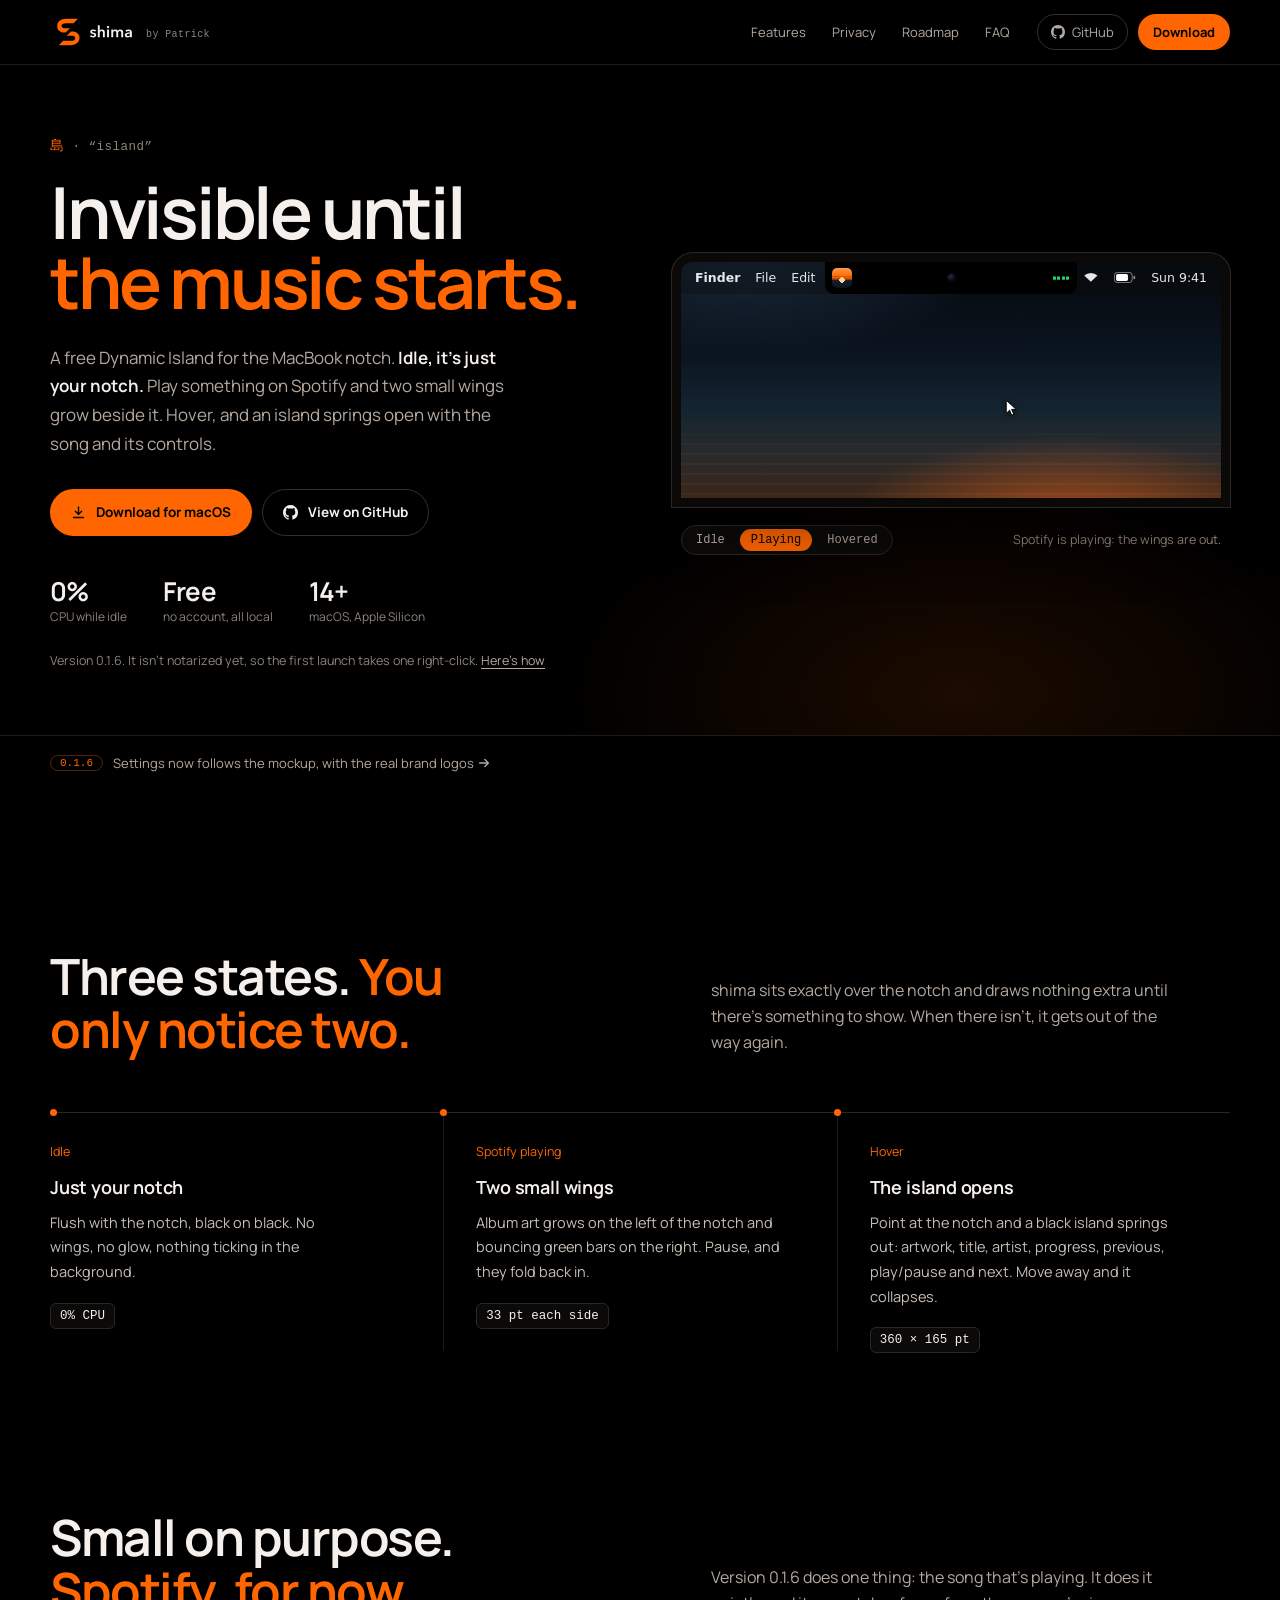
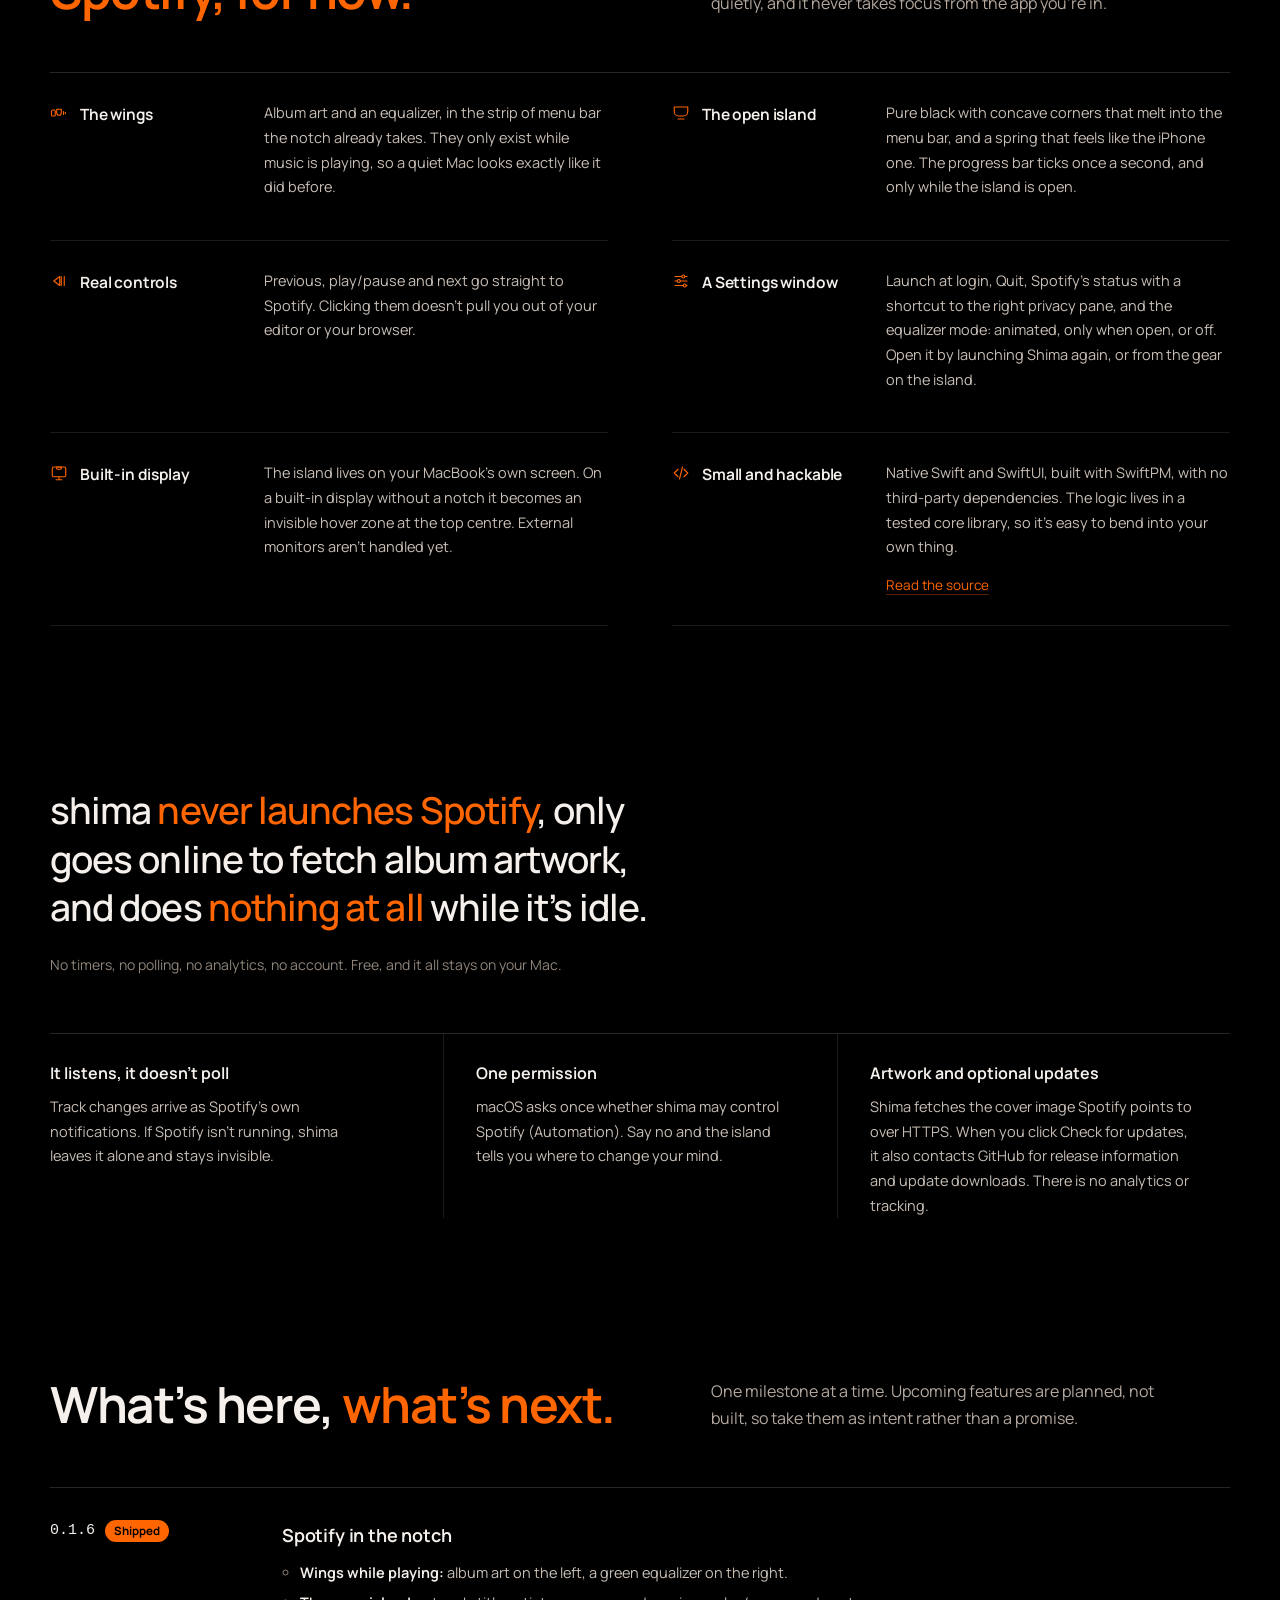
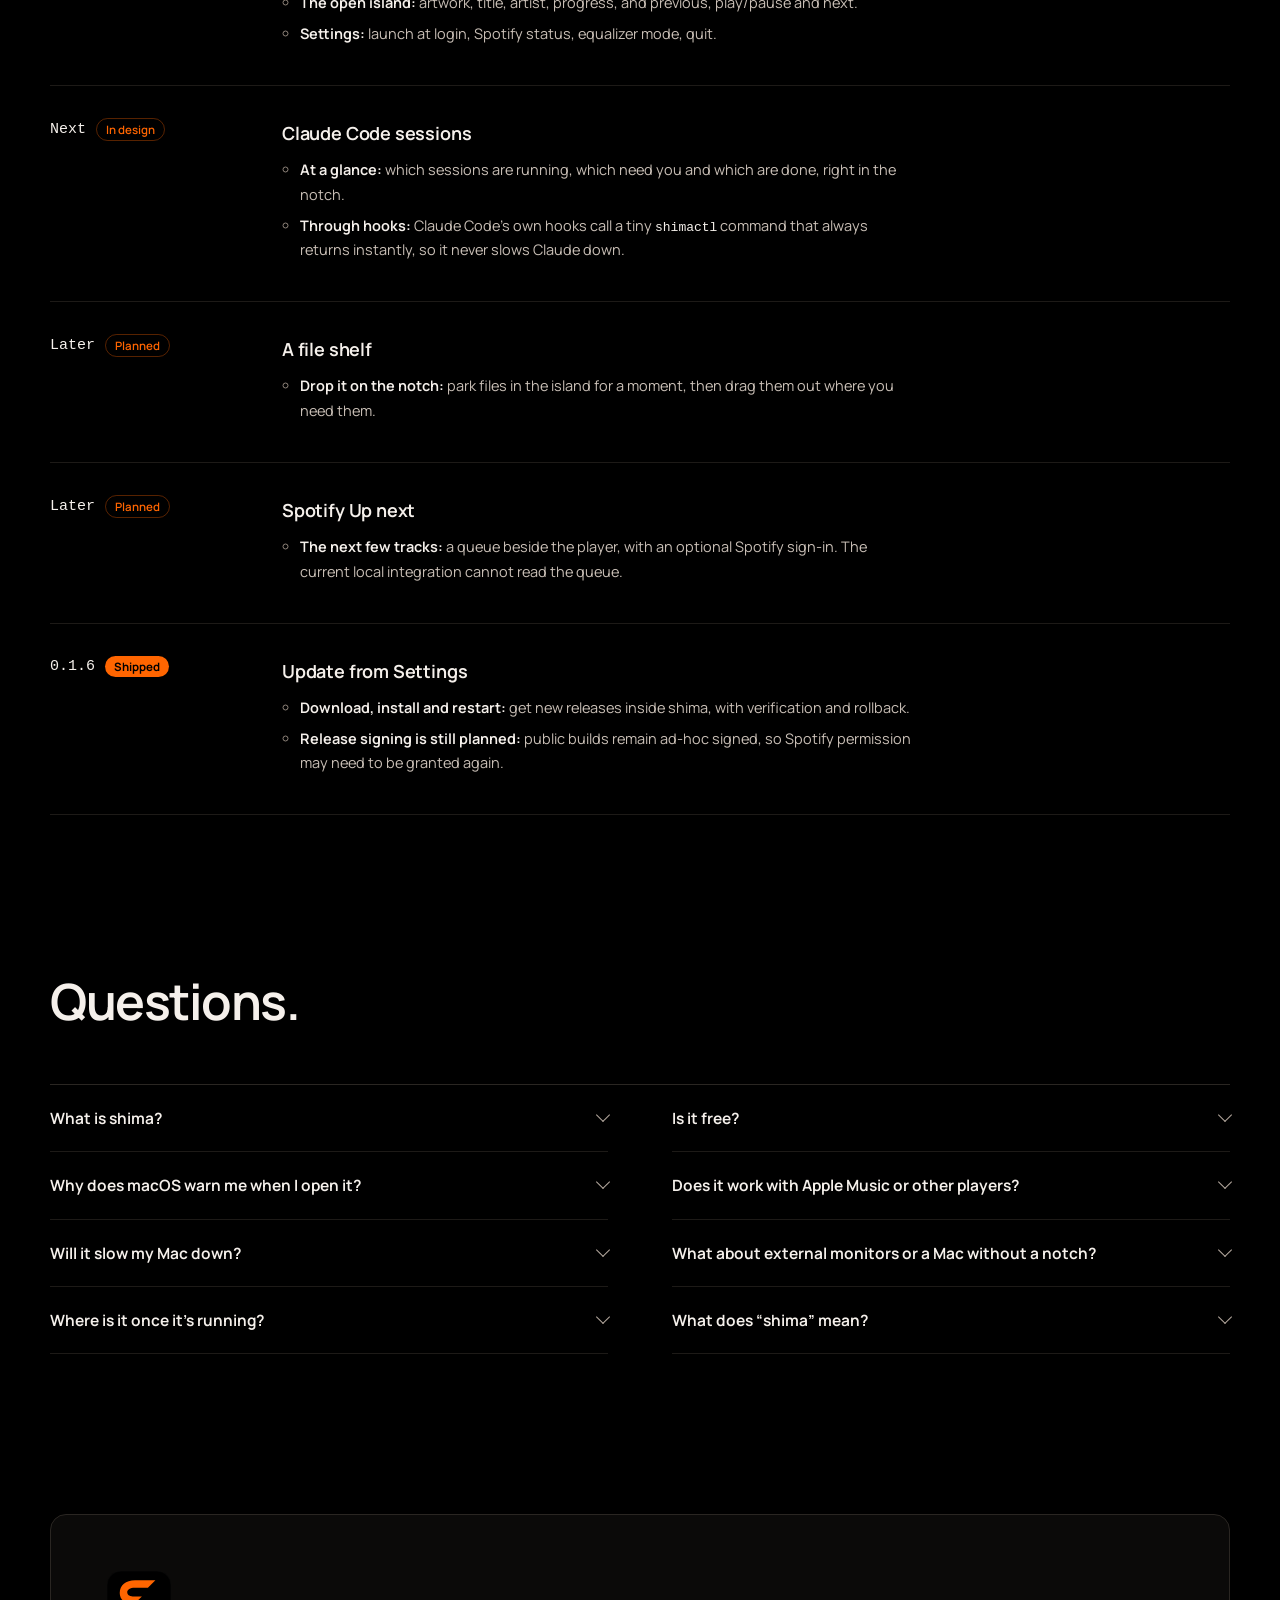
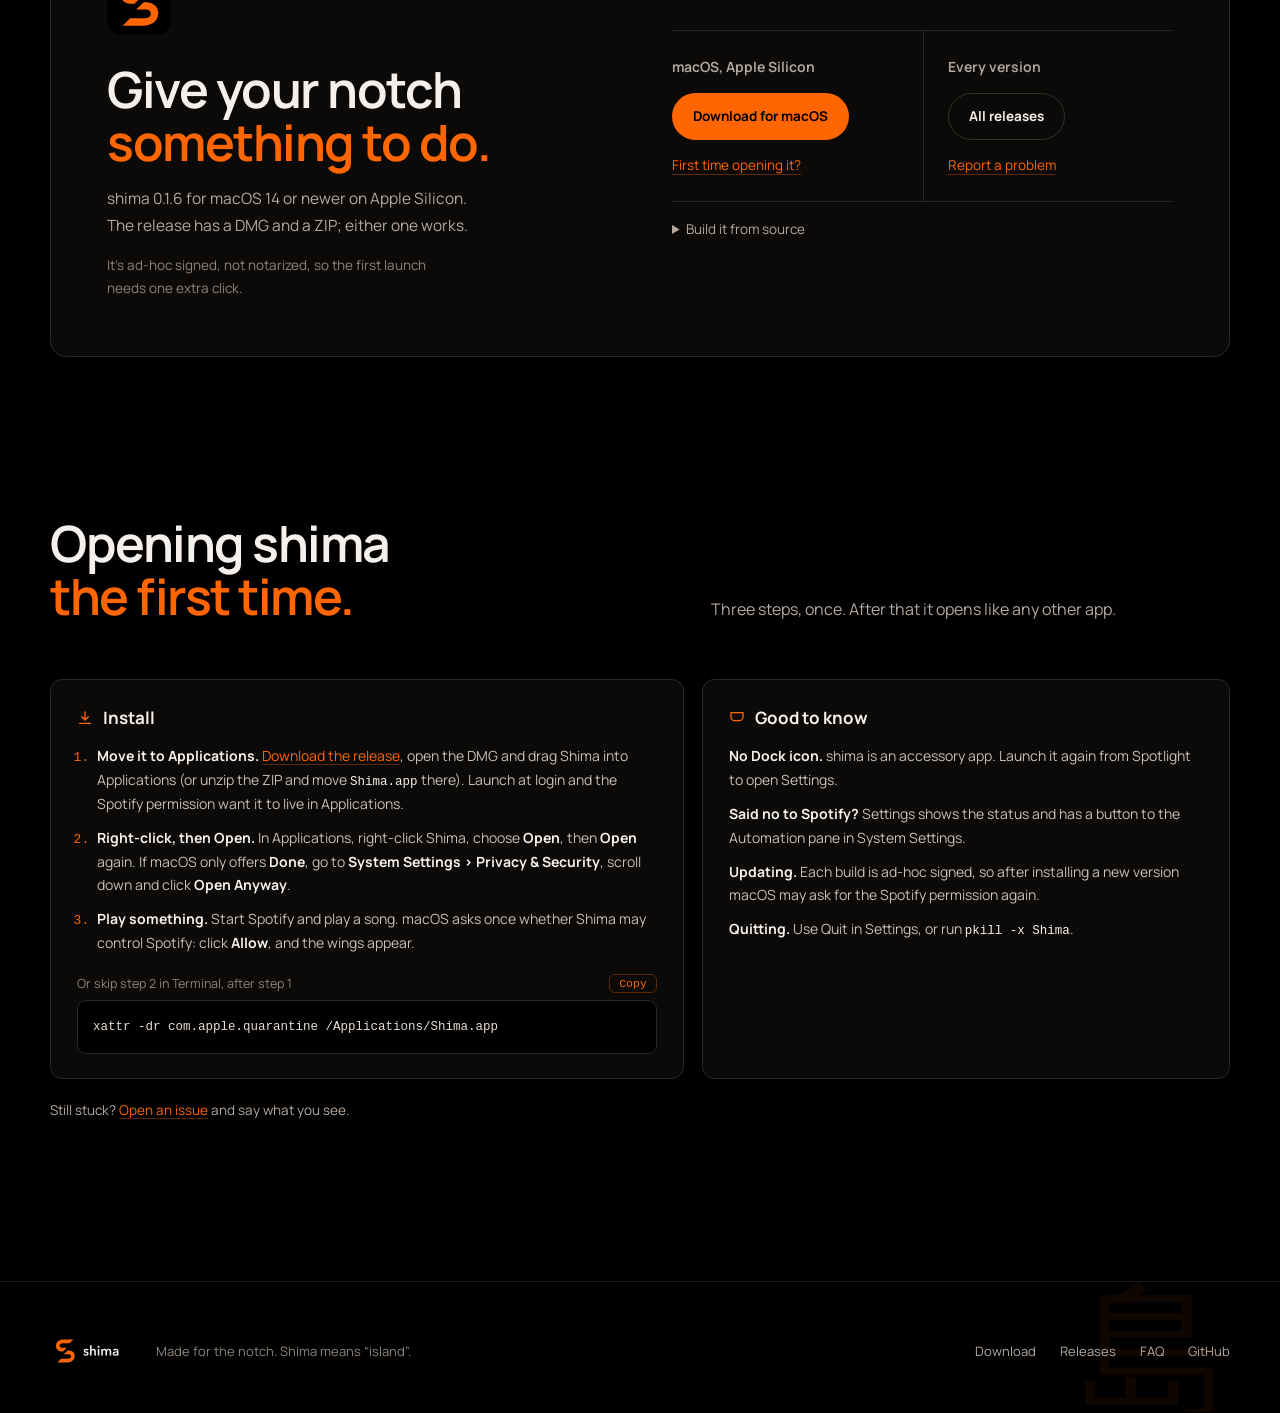
==== commit 2d67215b: "Match Settings mockup and use original Shima and Spotify logos" ====
--- a/docs/index.html
+++ b/docs/index.html
@@ -51,7 +51,7 @@
           <div><b>Free</b><span>no account, all local</span></div>
           <div><b>14+</b><span>macOS, Apple Silicon</span></div>
         </div>
-        <p class="first-time">Version 0.1.5. It isn&rsquo;t notarized yet, so the first launch takes one right-click. <a href="#first-launch">Here&rsquo;s how</a></p>
+        <p class="first-time">Version 0.1.6. It isn&rsquo;t notarized yet, so the first launch takes one right-click. <a href="#first-launch">Here&rsquo;s how</a></p>
       </div>
 
       <figure class="stage" aria-labelledby="stage-cap">
@@ -98,7 +98,7 @@
       </figure>
     </div>
   </section>
-  <div class="wrap news"><span class="tag">0.1.5</span><a href="https://github.com/beefysalad/Shima/releases/latest">A new Settings window, with sidebar navigation <svg class="arrow" viewBox="0 0 16 16" aria-hidden="true"><path d="M3 8h10M9 4l4 4-4 4"/></svg></a></div>
+  <div class="wrap news"><span class="tag">0.1.6</span><a href="https://github.com/beefysalad/Shima/releases/latest">Settings now follows the mockup, with the real brand logos <svg class="arrow" viewBox="0 0 16 16" aria-hidden="true"><path d="M3 8h10M9 4l4 4-4 4"/></svg></a></div>
 
   <section class="k-sec wrap" id="how" aria-labelledby="how-title">
     <header class="k-head">
@@ -115,7 +115,7 @@
   <section class="k-sec wrap" id="features" aria-labelledby="features-title">
     <header class="k-head">
       <h2 id="features-title">Small on purpose. <em>Spotify, for now.</em></h2>
-      <p>Version 0.1.5 does one thing: the song that&rsquo;s playing. It does it quietly, and it never takes focus from the app you&rsquo;re in.</p>
+      <p>Version 0.1.6 does one thing: the song that&rsquo;s playing. It does it quietly, and it never takes focus from the app you&rsquo;re in.</p>
     </header>
     <dl class="index">
       <div><dt><span class="b-ico"><svg viewBox="0 0 24 24" aria-hidden="true"><rect x="2" y="8" width="5" height="8" rx="1.5"/><path d="M9 7h6v5a3 3 0 0 1-6 0Z"/><path d="M18 10v4M20.5 11v2"/></svg></span>The wings</dt><dd><p>Album art and an equalizer, in the strip of menu bar the notch already takes. They only exist while music is playing, so a quiet Mac looks exactly like it did before.</p></dd></div>
@@ -147,7 +147,7 @@
     </header>
     <ol class="releases">
       <li class="release">
-        <div class="release-meta"><span class="version">0.1.5</span><span class="badge">Shipped</span></div>
+        <div class="release-meta"><span class="version">0.1.6</span><span class="badge">Shipped</span></div>
         <div class="release-body">
           <h3>Spotify in the notch</h3>
           <ul>
@@ -186,7 +186,7 @@
         </div>
       </li>
       <li class="release">
-        <div class="release-meta"><span class="version">0.1.5</span><span class="badge">Shipped</span></div>
+        <div class="release-meta"><span class="version">0.1.6</span><span class="badge">Shipped</span></div>
         <div class="release-body">
           <h3>Update from Settings</h3>
           <ul>
@@ -204,7 +204,7 @@
       <details><summary>What is shima?</summary><p>A small Mac app that turns the MacBook notch into a Dynamic Island, like the one on the iPhone. Today it shows what Spotify is playing. It&rsquo;s a personal project: small, local and easy to hack on.</p></details>
       <details><summary>Is it free?</summary><p>Yes. No price, no account, no trial. The source is on <a href="https://github.com/beefysalad/Shima">GitHub</a>.</p></details>
       <details><summary>Why does macOS warn me when I open it?</summary><p>shima is ad-hoc signed and not notarized by Apple, so Gatekeeper blocks the first double-click. Right-click it and choose Open once, or use the one-line Terminal command in <a href="#first-launch">the first-launch steps</a>.</p></details>
-      <details><summary>Does it work with Apple Music or other players?</summary><p>Not yet. Version 0.1.5 talks to the Spotify desktop app only. Without Spotify running, shima simply stays invisible.</p></details>
+      <details><summary>Does it work with Apple Music or other players?</summary><p>Not yet. Version 0.1.6 talks to the Spotify desktop app only. Without Spotify running, shima simply stays invisible.</p></details>
       <details><summary>Will it slow my Mac down?</summary><p>It&rsquo;s built not to. While idle, it runs no timers and does no polling. While music plays it&rsquo;s event-driven, and the equalizer runs at a low frame rate. You can turn the equalizer off in Settings.</p></details>
       <details><summary>What about external monitors or a Mac without a notch?</summary><p>shima only uses the built-in display for now. On a built-in screen without a notch it becomes an invisible hover zone at the top centre. External monitors and clamshell mode are still on the list.</p></details>
       <details><summary>Where is it once it&rsquo;s running?</summary><p>There&rsquo;s no Dock icon. Launch Shima again from Spotlight or Finder to open Settings, or click the gear on the open island. Quit from Settings, or from the small capsule icon in the menu bar if your menu bar has room for it.</p></details>
@@ -217,7 +217,7 @@
       <div class="get-copy">
         <img class="get-icon" src="site-assets/shima-icon.svg" alt="" width="64" height="64">
         <h2 id="install-title">Give your notch <em>something to do.</em></h2>
-        <p>shima 0.1.5 for macOS 14 or newer on Apple Silicon. The release has a DMG and a ZIP; either one works.</p>
+        <p>shima 0.1.6 for macOS 14 or newer on Apple Silicon. The release has a DMG and a ZIP; either one works.</p>
         <p class="note">It&rsquo;s ad-hoc signed, not notarized, so the first launch needs one extra click.</p>
       </div>
       <div class="get-os">
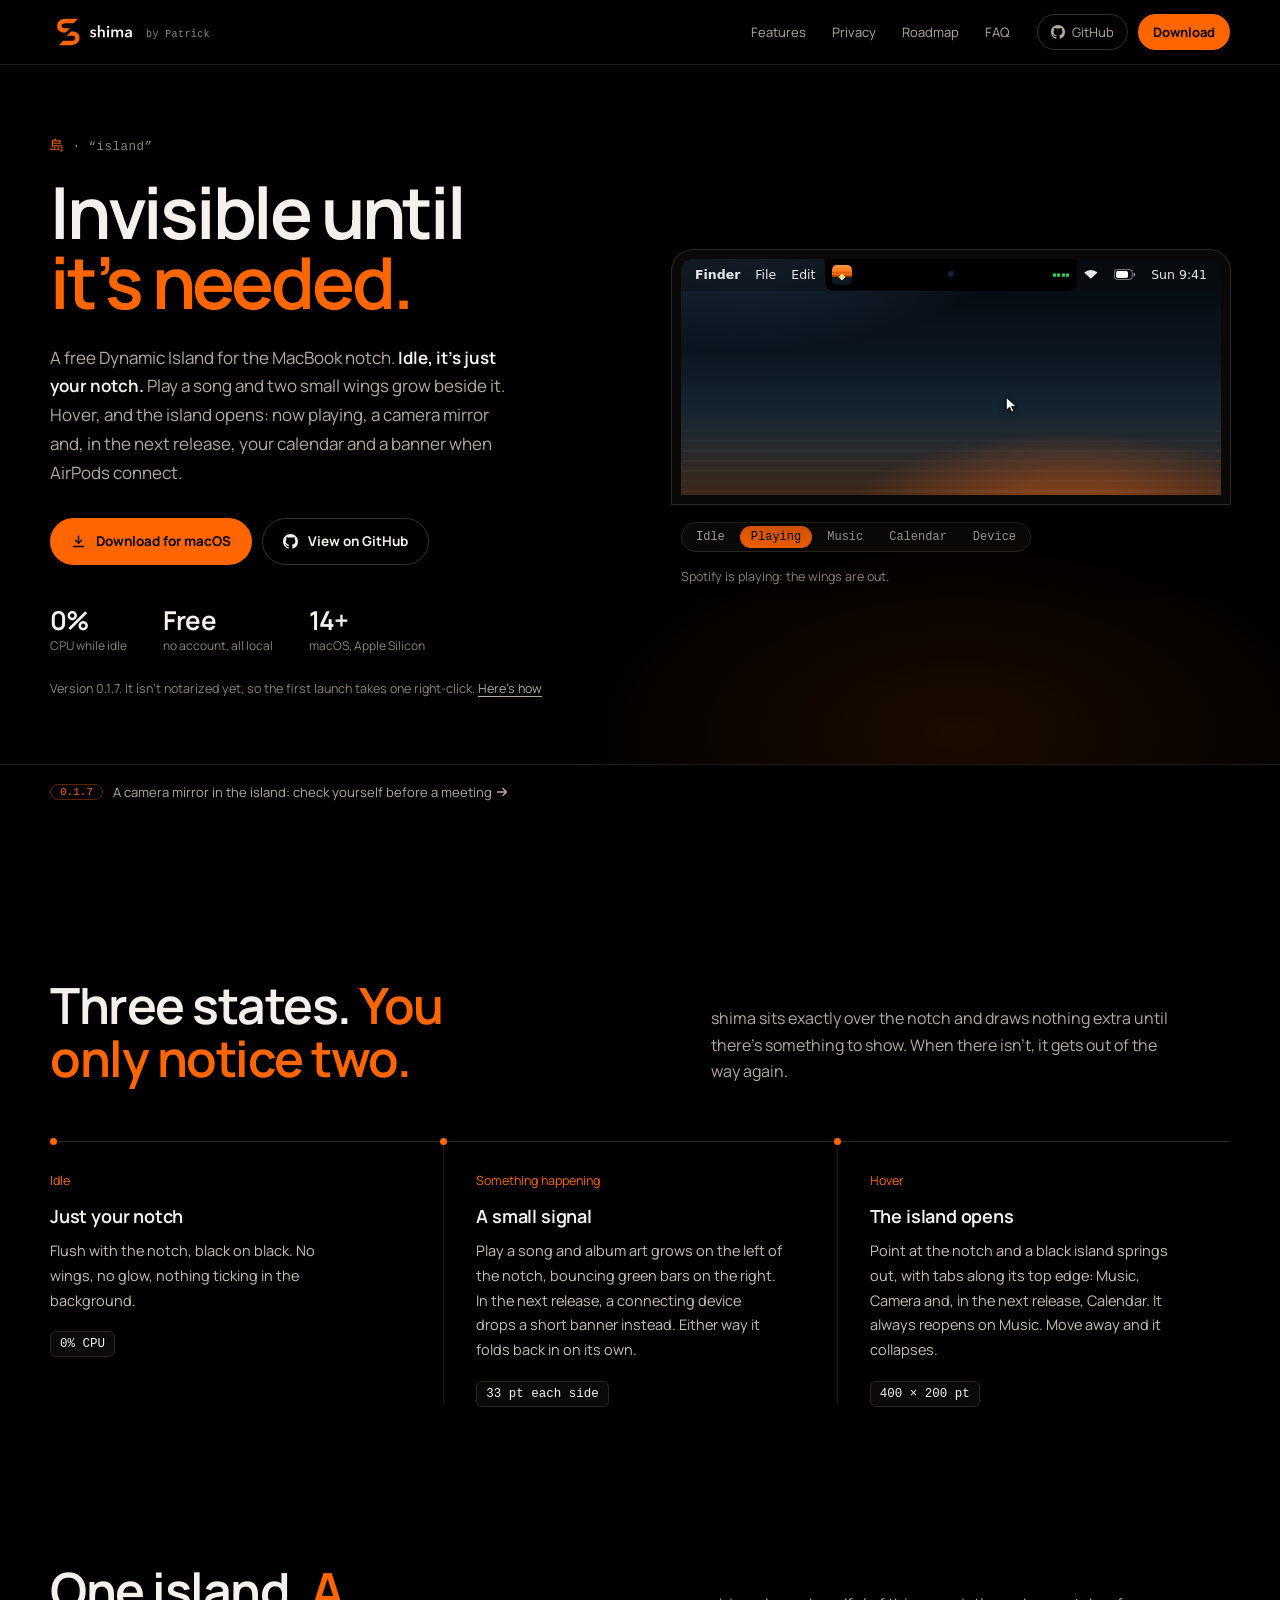
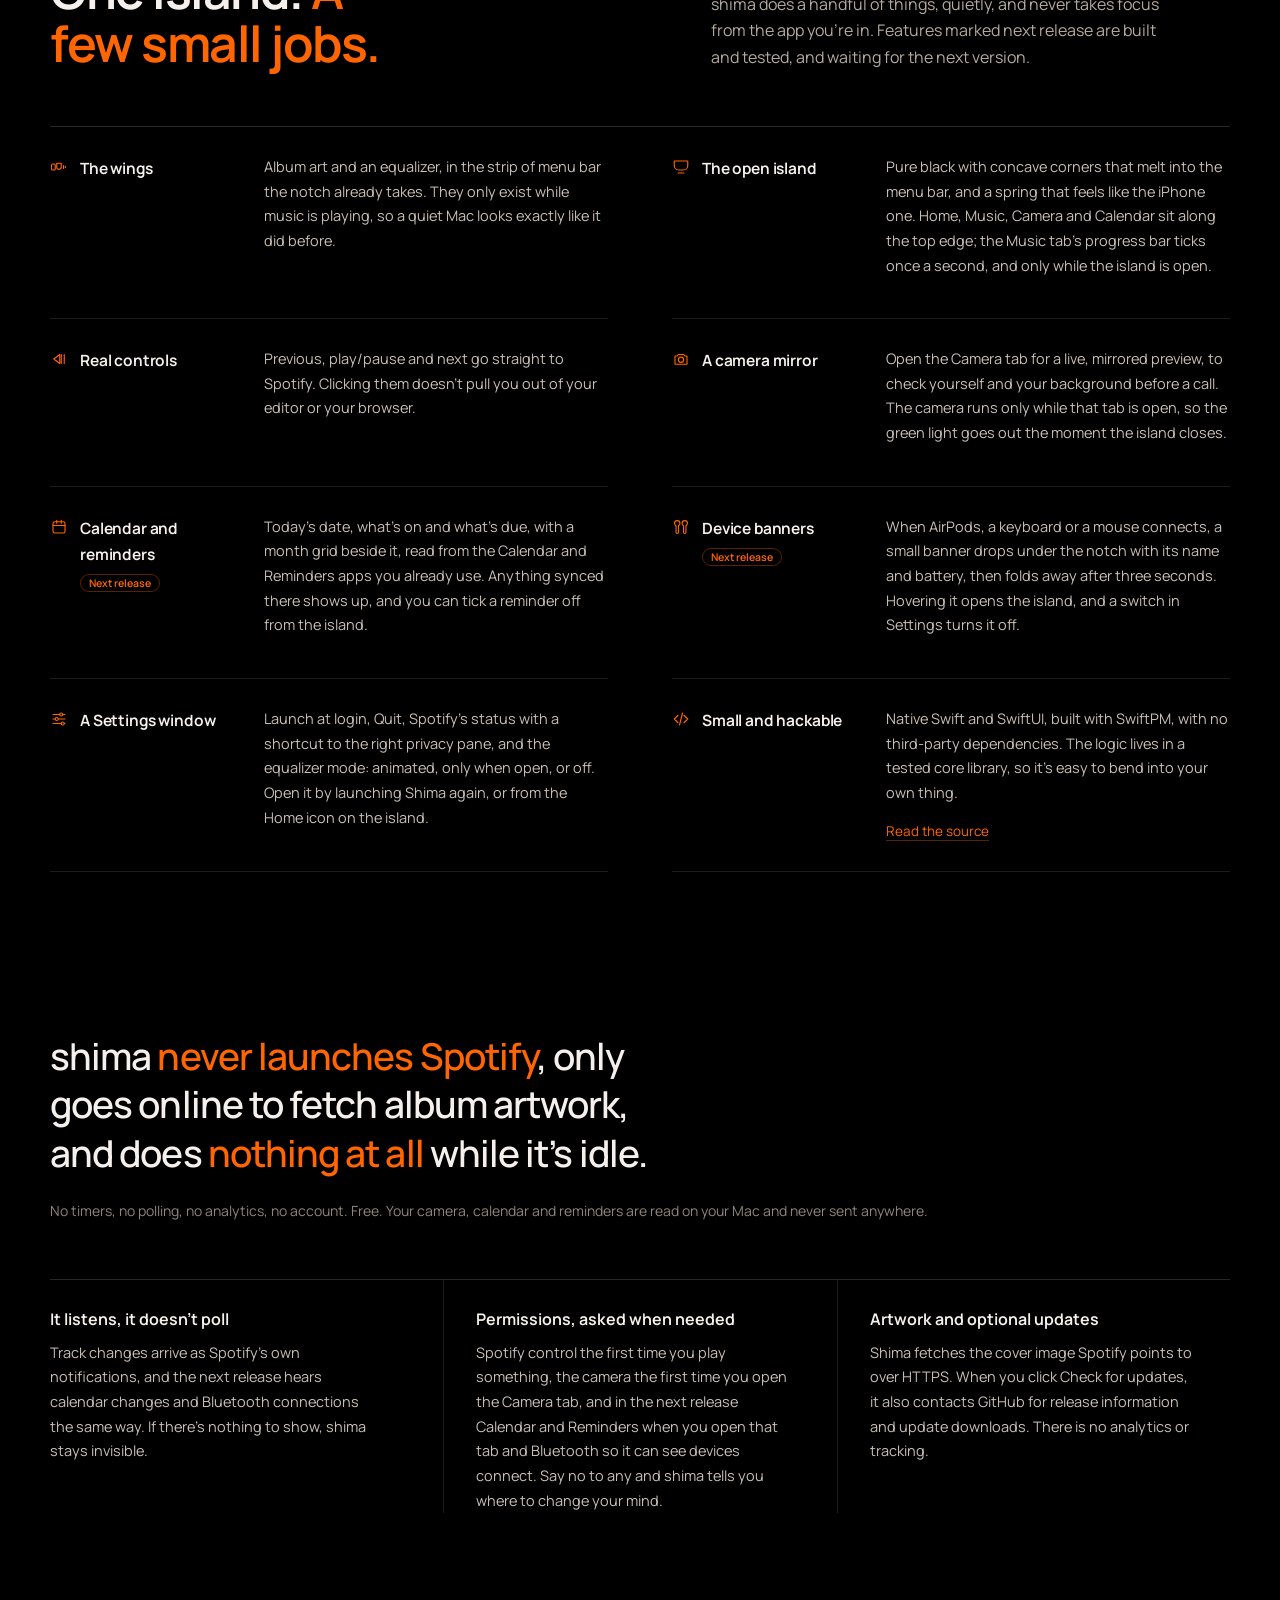
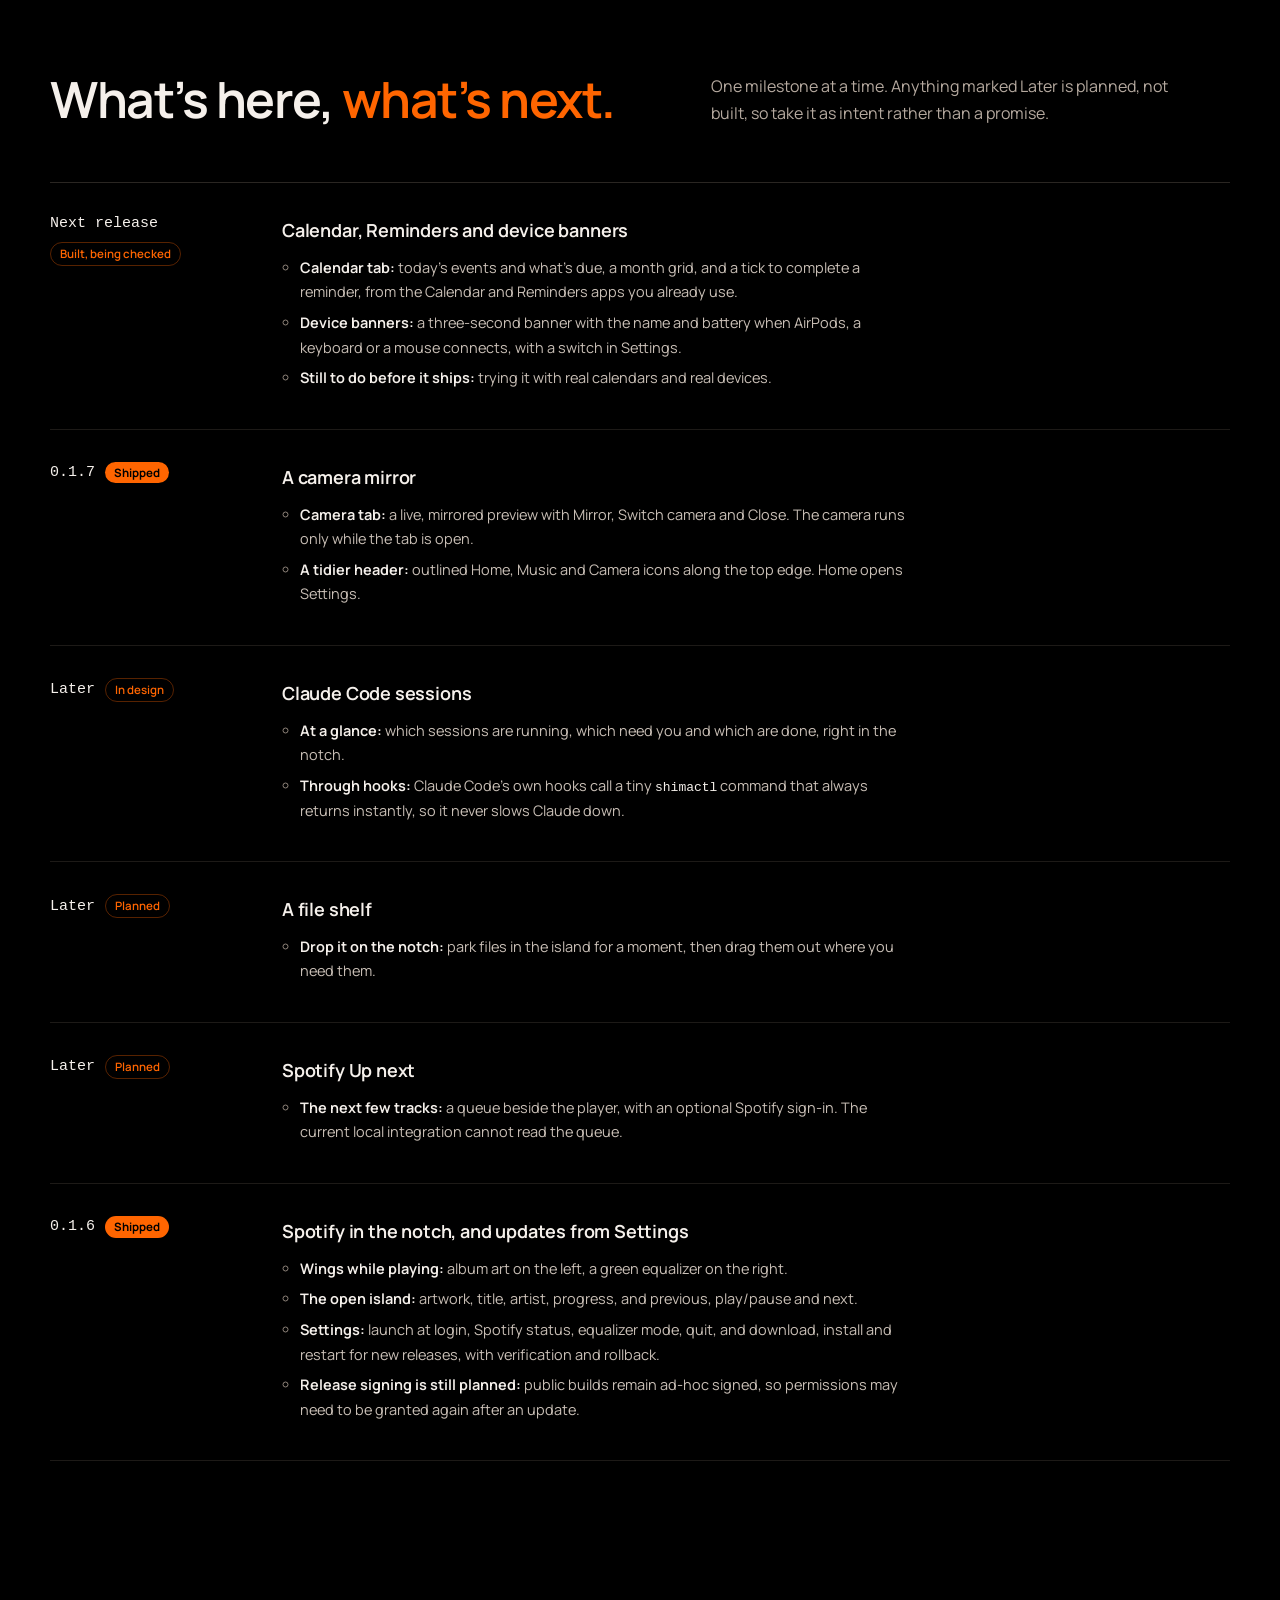
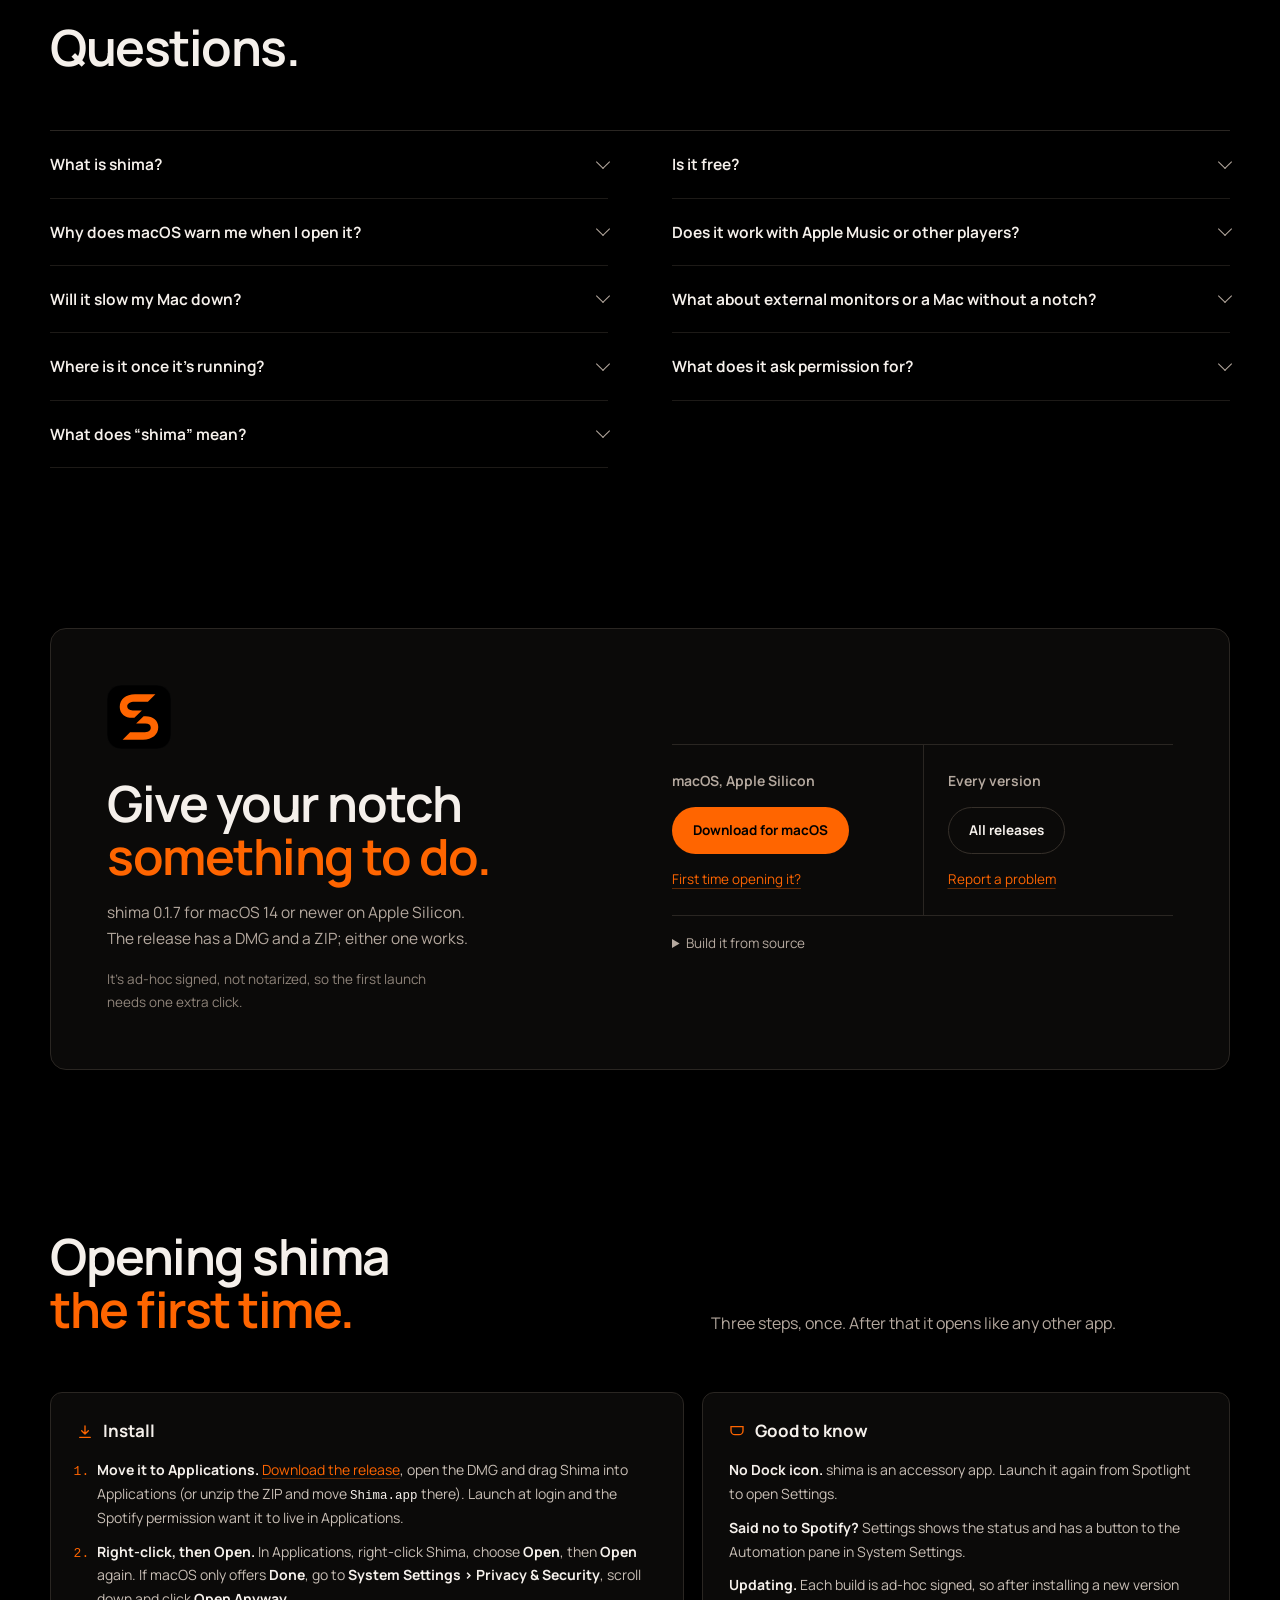
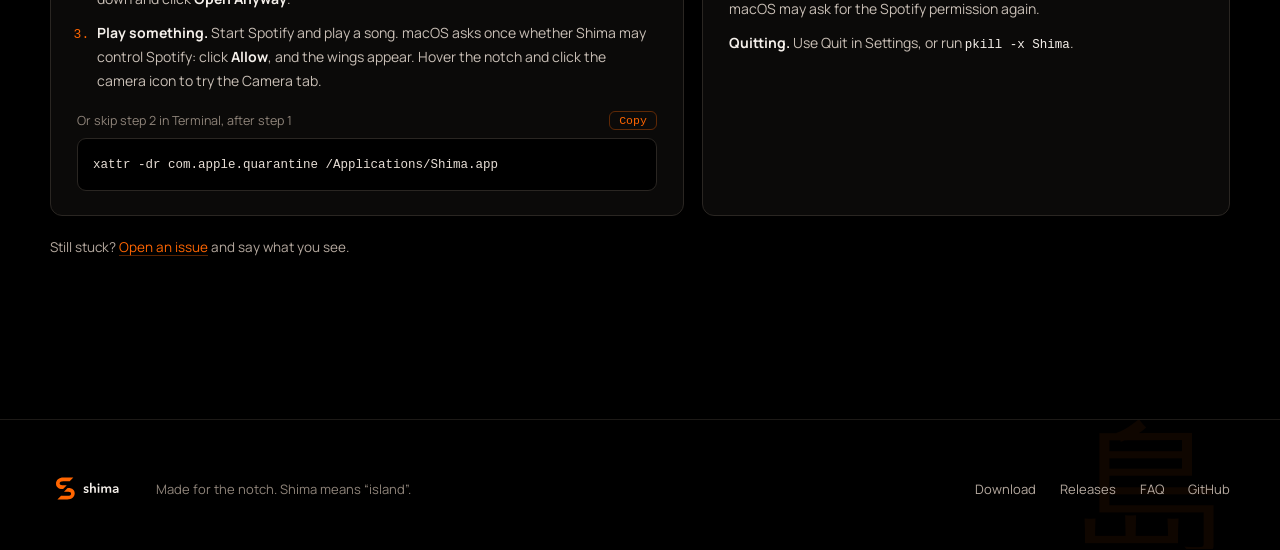
==== commit aa6a9f05: "Landing page: shima is a notch hub, not music-only (demo states, copy, roadmap, social image)" ====
--- a/docs/index.html
+++ b/docs/index.html
@@ -6,20 +6,20 @@
   <meta name="color-scheme" content="dark">
   <meta name="theme-color" content="#000000">
   <title>shima | A free Dynamic Island for your MacBook notch</title>
-  <meta name="description" content="shima is a free, local Dynamic Island for the MacBook notch. Invisible while idle; while Spotify plays, two small wings grow beside the notch, and hovering opens an island with artwork and controls. macOS 14+, Apple Silicon.">
+  <meta name="description" content="shima is a free, local Dynamic Island for the MacBook notch. Invisible while idle. It shows what Spotify is playing and a camera mirror today; your calendar, reminders and a banner when AirPods connect are next. macOS 14+, Apple Silicon.">
   <link rel="canonical" href="https://beefysalad.github.io/Shima/">
   <meta property="og:type" content="website">
   <meta property="og:site_name" content="shima">
   <meta property="og:title" content="shima | A free Dynamic Island for your MacBook notch">
-  <meta property="og:description" content="Invisible while idle. While Spotify plays, two small wings grow beside the notch. Hover and an island springs open. Free and local, macOS 14+.">
+  <meta property="og:description" content="Invisible while idle. Spotify now playing and a camera mirror today; calendar, reminders and device banners next. Free and local, macOS 14+.">
   <meta property="og:url" content="https://beefysalad.github.io/Shima/">
   <meta property="og:image" content="https://beefysalad.github.io/Shima/site-assets/og.png">
   <meta property="og:image:width" content="1200">
   <meta property="og:image:height" content="630">
-  <meta property="og:image:alt" content="The shima logo and the line Invisible until the music starts, in orange on black, with a small notch showing album art and green equalizer bars.">
+  <meta property="og:image:alt" content="The shima logo and the line Invisible until it is needed, in orange on black, with a small notch showing a device banner: Connected, AirPods 4, 82 percent.">
   <meta name="twitter:card" content="summary_large_image">
   <meta name="twitter:title" content="shima | A free Dynamic Island for your MacBook notch">
-  <meta name="twitter:description" content="Invisible while idle. While Spotify plays, two small wings grow beside the notch. Hover and an island springs open.">
+  <meta name="twitter:description" content="Invisible while idle. Music, a camera mirror, and soon your calendar and device banners, in the notch.">
   <meta name="twitter:image" content="https://beefysalad.github.io/Shima/site-assets/og.png">
   <link rel="icon" href="site-assets/shima-icon.svg" type="image/svg+xml">
   <link rel="apple-touch-icon" href="site-assets/shima-icon-512.png">
@@ -40,8 +40,8 @@
     <div class="wrap hero-grid">
       <div class="hero-inner">
         <p class="kicker"><span lang="ja">島</span> &middot; &ldquo;island&rdquo;</p>
-        <h1 id="hero-title">Invisible until<span class="q">the music starts.</span></h1>
-        <p class="lede">A free Dynamic Island for the MacBook notch. <b>Idle, it&rsquo;s just your notch.</b> Play something on Spotify and two small wings grow beside it. Hover, and an island springs open with the song and its controls.</p>
+        <h1 id="hero-title">Invisible until<span class="q">it&rsquo;s needed.</span></h1>
+        <p class="lede">A free Dynamic Island for the MacBook notch. <b>Idle, it&rsquo;s just your notch.</b> Play a song and two small wings grow beside it. Hover, and the island opens: now playing, a camera mirror and, in the next release, your calendar and a banner when AirPods connect.</p>
         <div class="actions">
           <a class="button primary" href="https://github.com/beefysalad/Shima/releases/latest"><svg viewBox="0 0 24 24" aria-hidden="true"><path d="M12 3v12m0 0-5-5m5 5 5-5M4 20h16" fill="none" stroke="currentColor" stroke-width="2.2" stroke-linecap="round" stroke-linejoin="round"/></svg>Download for macOS</a>
           <a class="button secondary" href="https://github.com/beefysalad/Shima"><svg viewBox="0 0 16 16" aria-hidden="true"><path d="M8 0C3.58 0 0 3.58 0 8c0 3.54 2.29 6.53 5.47 7.59.4.07.55-.17.55-.38 0-.19-.01-.82-.01-1.49-2.01.37-2.53-.49-2.69-.94-.09-.23-.48-.94-.82-1.13-.28-.15-.68-.52-.01-.53.63-.01 1.08.58 1.23.82.72 1.21 1.87.87 2.33.66.07-.52.28-.87.51-1.07-1.78-.2-3.64-.89-3.64-3.95 0-.87.31-1.59.82-2.15-.08-.2-.36-1.02.08-2.12 0 0 .67-.21 2.2.82.64-.18 1.32-.27 2-.27s1.36.09 2 .27c1.53-1.04 2.2-.82 2.2-.82.44 1.1.16 1.92.08 2.12.51.56.82 1.27.82 2.15 0 3.07-1.87 3.75-3.65 3.95.29.25.54.73.54 1.48 0 1.07-.01 1.93-.01 2.2 0 .21.15.46.55.38A8.01 8.01 0 0 0 16 8c0-4.42-3.58-8-8-8Z"/></svg>View on GitHub</a>
@@ -51,7 +51,7 @@
           <div><b>Free</b><span>no account, all local</span></div>
           <div><b>14+</b><span>macOS, Apple Silicon</span></div>
         </div>
-        <p class="first-time">Version 0.1.6. It isn&rsquo;t notarized yet, so the first launch takes one right-click. <a href="#first-launch">Here&rsquo;s how</a></p>
+        <p class="first-time">Version 0.1.7. It isn&rsquo;t notarized yet, so the first launch takes one right-click. <a href="#first-launch">Here&rsquo;s how</a></p>
       </div>
 
       <figure class="stage" aria-labelledby="stage-cap">
@@ -69,15 +69,38 @@
                 <span class="wing"><span class="eq"><i></i><i></i><i></i><i></i></span></span>
               </div>
               <div class="open">
-                <span class="art art-big"></span>
-                <b class="np-title">Low Tide, High Noon</b>
-                <span class="np-artist">The Harbour Lights</span>
-                <svg class="gear" viewBox="0 0 24 24"><path d="M12 15.2a3.2 3.2 0 1 0 0-6.4 3.2 3.2 0 0 0 0 6.4Z" fill="none" stroke="currentColor" stroke-width="1.6"/><path d="M19.4 13.5a7.6 7.6 0 0 0 0-3l2-1.6-2-3.4-2.4 1a7.6 7.6 0 0 0-2.6-1.5L14 2.5h-4l-.4 2.5A7.6 7.6 0 0 0 7 6.5l-2.4-1-2 3.4 2 1.6a7.6 7.6 0 0 0 0 3l-2 1.6 2 3.4 2.4-1a7.6 7.6 0 0 0 2.6 1.5l.4 2.5h4l.4-2.5a7.6 7.6 0 0 0 2.6-1.5l2.4 1 2-3.4Z" fill="none" stroke="currentColor" stroke-width="1.6" stroke-linejoin="round"/></svg>
-                <span class="prog"><i id="prog-fill"></i></span>
-                <span class="times"><span id="t-el">1:24</span><span id="t-rem">-2:13</span></span>
-                <span class="ctl prev"><svg viewBox="0 0 24 24"><path d="M11 12 20 6v12Zm-7 0 7-6v12Z" fill="currentColor"/><rect x="3" y="6" width="2" height="12" rx="1" fill="currentColor"/></svg></span>
-                <span class="ctl play"><svg viewBox="0 0 24 24"><rect x="7" y="5.5" width="3.4" height="13" rx="1.2" fill="currentColor"/><rect x="13.6" y="5.5" width="3.4" height="13" rx="1.2" fill="currentColor"/></svg></span>
-                <span class="ctl next"><svg viewBox="0 0 24 24"><path d="M13 12 4 6v12Zm7 0-7-6v12Z" fill="currentColor"/><rect x="19" y="6" width="2" height="12" rx="1" fill="currentColor"/></svg></span>
+                <span class="hub-tabs" aria-hidden="true">
+                  <span class="tab t-home"><svg viewBox="0 0 24 24"><path d="M4 11l8-7 8 7v9h-5v-6H9v6H4z"/></svg></span>
+                  <span class="tab t-music"><svg viewBox="0 0 24 24"><path d="M9 18V6l10-2v12"/><circle cx="6.5" cy="18" r="2.5"/><circle cx="16.5" cy="16" r="2.5"/></svg></span>
+                  <span class="tab t-cam"><svg viewBox="0 0 24 24"><path d="M4 8h3l1.5-2h7L17 8h3v11H4z"/><circle cx="12" cy="13" r="3.5"/></svg></span>
+                  <span class="tab t-cal"><svg viewBox="0 0 24 24"><rect x="4" y="5" width="16" height="15" rx="2.5"/><path d="M4 10h16M9 3v4M15 3v4"/></svg></span>
+                </span>
+                <div class="np-view">
+                  <span class="art art-big"></span>
+                  <b class="np-title">Low Tide, High Noon</b>
+                  <span class="np-artist">The Harbour Lights</span>
+                  <span class="prog"><i id="prog-fill"></i></span>
+                  <span class="times"><span id="t-el">1:24</span><span id="t-rem">-2:13</span></span>
+                  <span class="ctl prev"><svg viewBox="0 0 24 24"><path d="M11 12 20 6v12Zm-7 0 7-6v12Z" fill="currentColor"/><rect x="3" y="6" width="2" height="12" rx="1" fill="currentColor"/></svg></span>
+                  <span class="ctl play"><svg viewBox="0 0 24 24"><rect x="7" y="5.5" width="3.4" height="13" rx="1.2" fill="currentColor"/><rect x="13.6" y="5.5" width="3.4" height="13" rx="1.2" fill="currentColor"/></svg></span>
+                  <span class="ctl next"><svg viewBox="0 0 24 24"><path d="M13 12 4 6v12Zm7 0-7-6v12Z" fill="currentColor"/><rect x="19" y="6" width="2" height="12" rx="1" fill="currentColor"/></svg></span>
+                </div>
+                <div class="cal-view">
+                  <span class="cal-dow"><b>FRI</b><u></u><span>NOV</span></span>
+                  <span class="cal-num">20</span>
+                  <span class="cal-row r1"><i></i><b>Standup</b><em>Now &middot; 9:30&ndash;10:00</em></span>
+                  <span class="cal-row r2"><i></i><b>Design review</b><em>11:00&ndash;12:00</em></span>
+                  <span class="cal-row r3"><s></s><b>Renew passport</b><em>Today</em></span>
+                  <span class="cal-mon"><b>NOVEMBER</b> 2026</span>
+                  <span class="cal-wk"><i>S</i><i>M</i><i>T</i><i>W</i><i>T</i><i>F</i><i>S</i></span>
+                  <span class="cal-grid"><i>1</i><i>2</i><i class="d">3</i><i>4</i><i>5</i><i>6</i><i>7</i><i>8</i><i class="d">9</i><i>10</i><i>11</i><i>12</i><i class="d">13</i><i>14</i><i>15</i><i>16</i><i>17</i><i>18</i><i>19</i><i class="t d">20</i><i>21</i><i>22</i><i>23</i><i>24</i><i>25</i><i>26</i><i class="d">27</i><i>28</i><i>29</i><i>30</i><i class="o">1</i><i class="o">2</i><i class="o">3</i><i class="o">4</i><i class="o">5</i></span>
+                </div>
+              </div>
+              <div class="peek" aria-hidden="true">
+                <span class="pk-badge"><svg viewBox="0 0 24 24"><path d="M7 3.5a3.6 3.6 0 0 0-3.6 3.6c0 1.6.9 2.7 2 3.3V19a1.6 1.6 0 0 0 3.2 0v-8.6c1.1-.6 2-1.7 2-3.3A3.6 3.6 0 0 0 7 3.5Z"/><path d="M17 3.5a3.6 3.6 0 0 1 3.6 3.6c0 1.6-.9 2.7-2 3.3V19a1.6 1.6 0 0 1-3.2 0v-8.6c-1.1-.6-2-1.7-2-3.3A3.6 3.6 0 0 1 17 3.5Z"/></svg></span>
+                <b class="pk-title">Connected</b>
+                <span class="pk-name">AirPods 4</span>
+                <span class="pk-batt">82%<svg viewBox="0 0 24 12"><rect x=".6" y=".6" width="20" height="10.8" rx="3" fill="none" stroke="currentColor" opacity=".5"/><rect x="2" y="2" width="14" height="8" rx="1.6" fill="currentColor"/><rect x="21.8" y="4" width="1.6" height="4" rx=".8" fill="currentColor" opacity=".5"/></svg></span>
               </div>
             </div>
             <span class="lens"></span>
@@ -87,18 +110,20 @@
           <div class="sea" aria-hidden="true"></div>
         </div>
         <figcaption class="stage-cap" id="stage-cap">
-          <span class="sr-only">A drawing of the top of a MacBook screen. shima cycles through its three states: idle, flush with the notch; playing, with album art and green equalizer bars beside the notch; and open, a black island under the notch showing the song, a progress bar and playback controls.</span>
+          <span class="sr-only">A drawing of the top of a MacBook screen. shima cycles through what it can show: idle, flush with the notch; playing, with album art and green equalizer bars beside the notch; the open island on its Music tab, with the song, a progress bar and playback controls; the open island on its Calendar tab, with today&rsquo;s events and reminders and a month grid; and a small banner under the notch when AirPods connect.</span>
           <span class="stage-btns" role="group" aria-label="Show a state">
             <button type="button" data-show="idle" aria-pressed="false">Idle</button>
             <button type="button" data-show="live" aria-pressed="false">Playing</button>
-            <button type="button" data-show="open" aria-pressed="true">Hovered</button>
+            <button type="button" data-show="open" aria-pressed="true">Music</button>
+            <button type="button" data-show="calendar" aria-pressed="false">Calendar</button>
+            <button type="button" data-show="peek" aria-pressed="false">Device</button>
           </span>
           <span class="stage-note" id="stage-note" aria-hidden="true">Hover the notch to open it.</span>
         </figcaption>
       </figure>
     </div>
   </section>
-  <div class="wrap news"><span class="tag">0.1.6</span><a href="https://github.com/beefysalad/Shima/releases/latest">Settings now follows the mockup, with the real brand logos <svg class="arrow" viewBox="0 0 16 16" aria-hidden="true"><path d="M3 8h10M9 4l4 4-4 4"/></svg></a></div>
+  <div class="wrap news"><span class="tag">0.1.7</span><a href="https://github.com/beefysalad/Shima/releases/latest">A camera mirror in the island: check yourself before a meeting <svg class="arrow" viewBox="0 0 16 16" aria-hidden="true"><path d="M3 8h10M9 4l4 4-4 4"/></svg></a></div>
 
   <section class="k-sec wrap" id="how" aria-labelledby="how-title">
     <header class="k-head">
@@ -107,22 +132,24 @@
     </header>
     <ol class="relay">
       <li><span class="relay-who">Idle</span><h3>Just your notch</h3><p>Flush with the notch, black on black. No wings, no glow, nothing ticking in the background.</p><code>0% CPU</code></li>
-      <li><span class="relay-who">Spotify playing</span><h3>Two small wings</h3><p>Album art grows on the left of the notch and bouncing green bars on the right. Pause, and they fold back in.</p><code>33 pt each side</code></li>
-      <li><span class="relay-who">Hover</span><h3>The island opens</h3><p>Point at the notch and a black island springs out: artwork, title, artist, progress, previous, play/pause and next. Move away and it collapses.</p><code>360 &times; 165 pt</code></li>
+      <li><span class="relay-who">Something happening</span><h3>A small signal</h3><p>Play a song and album art grows on the left of the notch, bouncing green bars on the right. In the next release, a connecting device drops a short banner instead. Either way it folds back in on its own.</p><code>33 pt each side</code></li>
+      <li><span class="relay-who">Hover</span><h3>The island opens</h3><p>Point at the notch and a black island springs out, with tabs along its top edge: Music, Camera and, in the next release, Calendar. It always reopens on Music. Move away and it collapses.</p><code>400 &times; 200 pt</code></li>
     </ol>
   </section>
 
   <section class="k-sec wrap" id="features" aria-labelledby="features-title">
     <header class="k-head">
-      <h2 id="features-title">Small on purpose. <em>Spotify, for now.</em></h2>
-      <p>Version 0.1.6 does one thing: the song that&rsquo;s playing. It does it quietly, and it never takes focus from the app you&rsquo;re in.</p>
+      <h2 id="features-title">One island. <em>A few small jobs.</em></h2>
+      <p>shima does a handful of things, quietly, and never takes focus from the app you&rsquo;re in. Features marked next release are built and tested, and waiting for the next version.</p>
     </header>
     <dl class="index">
       <div><dt><span class="b-ico"><svg viewBox="0 0 24 24" aria-hidden="true"><rect x="2" y="8" width="5" height="8" rx="1.5"/><path d="M9 7h6v5a3 3 0 0 1-6 0Z"/><path d="M18 10v4M20.5 11v2"/></svg></span>The wings</dt><dd><p>Album art and an equalizer, in the strip of menu bar the notch already takes. They only exist while music is playing, so a quiet Mac looks exactly like it did before.</p></dd></div>
-      <div><dt><span class="b-ico"><svg viewBox="0 0 24 24" aria-hidden="true"><path d="M3 4h18v6a6 6 0 0 1-6 6H9a6 6 0 0 1-6-6Z"/><path d="M8 20h8"/></svg></span>The open island</dt><dd><p>Pure black with concave corners that melt into the menu bar, and a spring that feels like the iPhone one. The progress bar ticks once a second, and only while the island is open.</p></dd></div>
+      <div><dt><span class="b-ico"><svg viewBox="0 0 24 24" aria-hidden="true"><path d="M3 4h18v6a6 6 0 0 1-6 6H9a6 6 0 0 1-6-6Z"/><path d="M8 20h8"/></svg></span>The open island</dt><dd><p>Pure black with concave corners that melt into the menu bar, and a spring that feels like the iPhone one. Home, Music, Camera and Calendar sit along the top edge; the Music tab&rsquo;s progress bar ticks once a second, and only while the island is open.</p></dd></div>
       <div><dt><span class="b-ico"><svg viewBox="0 0 24 24" aria-hidden="true"><path d="M5 12l8-6v12Z"/><path d="M15 6v12M19 6v12"/></svg></span>Real controls</dt><dd><p>Previous, play/pause and next go straight to Spotify. Clicking them doesn&rsquo;t pull you out of your editor or your browser.</p></dd></div>
-      <div><dt><span class="b-ico"><svg viewBox="0 0 24 24" aria-hidden="true"><path d="M4 6h9M17 6h3M4 12h3M11 12h9M4 18h11M19 18h1"/><circle cx="15" cy="6" r="2"/><circle cx="9" cy="12" r="2"/><circle cx="17" cy="18" r="2"/></svg></span>A Settings window</dt><dd><p>Launch at login, Quit, Spotify&rsquo;s status with a shortcut to the right privacy pane, and the equalizer mode: animated, only when open, or off. Open it by launching Shima again, or from the gear on the island.</p></dd></div>
-      <div><dt><span class="b-ico"><svg viewBox="0 0 24 24" aria-hidden="true"><rect x="3" y="4" width="18" height="13" rx="2"/><path d="M9 4h6v2a1 1 0 0 1-1 1h-4a1 1 0 0 1-1-1ZM8 21h8M12 17v4"/></svg></span>Built-in display</dt><dd><p>The island lives on your MacBook&rsquo;s own screen. On a built-in display without a notch it becomes an invisible hover zone at the top centre. External monitors aren&rsquo;t handled yet.</p></dd></div>
+      <div><dt><span class="b-ico"><svg viewBox="0 0 24 24" aria-hidden="true"><path d="M4 8h3l1.5-2h7L17 8h3v11H4z"/><circle cx="12" cy="13" r="3.5"/></svg></span>A camera mirror</dt><dd><p>Open the Camera tab for a live, mirrored preview, to check yourself and your background before a call. The camera runs only while that tab is open, so the green light goes out the moment the island closes.</p></dd></div>
+      <div><dt><span class="b-ico"><svg viewBox="0 0 24 24" aria-hidden="true"><rect x="4" y="5" width="16" height="15" rx="2.5"/><path d="M4 10h16M9 3v4M15 3v4"/></svg></span><span class="dt-text">Calendar and reminders<span class="tag-next">Next release</span></span></dt><dd><p>Today&rsquo;s date, what&rsquo;s on and what&rsquo;s due, with a month grid beside it, read from the Calendar and Reminders apps you already use. Anything synced there shows up, and you can tick a reminder off from the island.</p></dd></div>
+      <div><dt><span class="b-ico"><svg viewBox="0 0 24 24" aria-hidden="true"><path d="M7 3.5a3.6 3.6 0 0 0-3.6 3.6c0 1.6.9 2.7 2 3.3V19a1.6 1.6 0 0 0 3.2 0v-8.6c1.1-.6 2-1.7 2-3.3A3.6 3.6 0 0 0 7 3.5Z"/><path d="M17 3.5a3.6 3.6 0 0 1 3.6 3.6c0 1.6-.9 2.7-2 3.3V19a1.6 1.6 0 0 1-3.2 0v-8.6c-1.1-.6-2-1.7-2-3.3A3.6 3.6 0 0 1 17 3.5Z"/></svg></span><span class="dt-text">Device banners<span class="tag-next">Next release</span></span></dt><dd><p>When AirPods, a keyboard or a mouse connects, a small banner drops under the notch with its name and battery, then folds away after three seconds. Hovering it opens the island, and a switch in Settings turns it off.</p></dd></div>
+      <div><dt><span class="b-ico"><svg viewBox="0 0 24 24" aria-hidden="true"><path d="M4 6h9M17 6h3M4 12h3M11 12h9M4 18h11M19 18h1"/><circle cx="15" cy="6" r="2"/><circle cx="9" cy="12" r="2"/><circle cx="17" cy="18" r="2"/></svg></span>A Settings window</dt><dd><p>Launch at login, Quit, Spotify&rsquo;s status with a shortcut to the right privacy pane, and the equalizer mode: animated, only when open, or off. Open it by launching Shima again, or from the Home icon on the island.</p></dd></div>
       <div><dt><span class="b-ico"><svg viewBox="0 0 24 24" aria-hidden="true"><path d="m8 7-5 5 5 5M16 7l5 5-5 5M14 4l-4 16"/></svg></span>Small and hackable</dt><dd><p>Native Swift and SwiftUI, built with SwiftPM, with no third-party dependencies. The logic lives in a tested core library, so it&rsquo;s easy to bend into your own thing.</p><a class="k-link" href="https://github.com/beefysalad/Shima">Read the source</a></dd></div>
     </dl>
   </section>
@@ -131,11 +158,11 @@
     <h2 class="sr-only" id="privacy-title">Privacy and cost</h2>
     <div class="statement">
       <p>shima <em>never launches Spotify</em>, only goes online to fetch album artwork, and does <em>nothing at all</em> while it&rsquo;s idle.</p>
-      <p class="statement-foot">No timers, no polling, no analytics, no account. Free, and it all stays on your Mac.</p>
+      <p class="statement-foot">No timers, no polling, no analytics, no account. Free. Your camera, calendar and reminders are read on your Mac and never sent anywhere.</p>
     </div>
     <ul class="trio">
-      <li><h3>It listens, it doesn&rsquo;t poll</h3><p>Track changes arrive as Spotify&rsquo;s own notifications. If Spotify isn&rsquo;t running, shima leaves it alone and stays invisible.</p></li>
-      <li><h3>One permission</h3><p>macOS asks once whether shima may control Spotify (Automation). Say no and the island tells you where to change your mind.</p></li>
+      <li><h3>It listens, it doesn&rsquo;t poll</h3><p>Track changes arrive as Spotify&rsquo;s own notifications, and the next release hears calendar changes and Bluetooth connections the same way. If there&rsquo;s nothing to show, shima stays invisible.</p></li>
+      <li><h3>Permissions, asked when needed</h3><p>Spotify control the first time you play something, the camera the first time you open the Camera tab, and in the next release Calendar and Reminders when you open that tab and Bluetooth so it can see devices connect. Say no to any and shima tells you where to change your mind.</p></li>
       <li><h3>Artwork and optional updates</h3><p>Shima fetches the cover image Spotify points to over HTTPS. When you click Check for updates, it also contacts GitHub for release information and update downloads. There is no analytics or tracking.</p></li>
     </ul>
   </section>
@@ -143,55 +170,67 @@
   <section class="k-sec wrap" id="roadmap" aria-labelledby="roadmap-title">
     <header class="k-head">
       <h2 id="roadmap-title">What&rsquo;s here, <em>what&rsquo;s next.</em></h2>
-      <p>One milestone at a time. Upcoming features are planned, not built, so take them as intent rather than a promise.</p>
+      <p>One milestone at a time. Anything marked Later is planned, not built, so take it as intent rather than a promise.</p>
     </header>
     <ol class="releases">
       <li class="release">
+        <div class="release-meta"><span class="version">Next release</span><span class="badge soft">Built, being checked</span></div>
+        <div class="release-body">
+          <h3>Calendar, Reminders and device banners</h3>
+          <ul>
+            <li><b>Calendar tab:</b> today&rsquo;s events and what&rsquo;s due, a month grid, and a tick to complete a reminder, from the Calendar and Reminders apps you already use.</li>
+            <li><b>Device banners:</b> a three-second banner with the name and battery when AirPods, a keyboard or a mouse connects, with a switch in Settings.</li>
+            <li><b>Still to do before it ships:</b> trying it with real calendars and real devices.</li>
+          </ul>
+        </div>
+      </li>
+      <li class="release">
+        <div class="release-meta"><span class="version">0.1.7</span><span class="badge">Shipped</span></div>
+        <div class="release-body">
+          <h3>A camera mirror</h3>
+          <ul>
+            <li><b>Camera tab:</b> a live, mirrored preview with Mirror, Switch camera and Close. The camera runs only while the tab is open.</li>
+            <li><b>A tidier header:</b> outlined Home, Music and Camera icons along the top edge. Home opens Settings.</li>
+          </ul>
+        </div>
+      </li>
+      <li class="release">
+        <div class="release-meta"><span class="version">Later</span><span class="badge soft">In design</span></div>
+        <div class="release-body">
+          <h3>Claude Code sessions</h3>
+          <ul>
+            <li><b>At a glance:</b> which sessions are running, which need you and which are done, right in the notch.</li>
+            <li><b>Through hooks:</b> Claude Code&rsquo;s own hooks call a tiny <code>shimactl</code> command that always returns instantly, so it never slows Claude down.</li>
+          </ul>
+        </div>
+      </li>
+      <li class="release">
+        <div class="release-meta"><span class="version">Later</span><span class="badge soft">Planned</span></div>
+        <div class="release-body">
+          <h3>A file shelf</h3>
+          <ul>
+            <li><b>Drop it on the notch:</b> park files in the island for a moment, then drag them out where you need them.</li>
+          </ul>
+        </div>
+      </li>
+      <li class="release">
+        <div class="release-meta"><span class="version">Later</span><span class="badge soft">Planned</span></div>
+        <div class="release-body">
+          <h3>Spotify Up next</h3>
+          <ul>
+            <li><b>The next few tracks:</b> a queue beside the player, with an optional Spotify sign-in. The current local integration cannot read the queue.</li>
+          </ul>
+        </div>
+      </li>
+      <li class="release">
         <div class="release-meta"><span class="version">0.1.6</span><span class="badge">Shipped</span></div>
         <div class="release-body">
-          <h3>Spotify in the notch</h3>
+          <h3>Spotify in the notch, and updates from Settings</h3>
           <ul>
             <li><b>Wings while playing:</b> album art on the left, a green equalizer on the right.</li>
             <li><b>The open island:</b> artwork, title, artist, progress, and previous, play/pause and next.</li>
-            <li><b>Settings:</b> launch at login, Spotify status, equalizer mode, quit.</li>
-          </ul>
-        </div>
-      </li>
-      <li class="release">
-        <div class="release-meta"><span class="version">Next</span><span class="badge soft">In design</span></div>
-        <div class="release-body">
-          <h3>Claude Code sessions</h3>
-          <ul>
-            <li><b>At a glance:</b> which sessions are running, which need you and which are done, right in the notch.</li>
-            <li><b>Through hooks:</b> Claude Code&rsquo;s own hooks call a tiny <code>shimactl</code> command that always returns instantly, so it never slows Claude down.</li>
-          </ul>
-        </div>
-      </li>
-      <li class="release">
-        <div class="release-meta"><span class="version">Later</span><span class="badge soft">Planned</span></div>
-        <div class="release-body">
-          <h3>A file shelf</h3>
-          <ul>
-            <li><b>Drop it on the notch:</b> park files in the island for a moment, then drag them out where you need them.</li>
-          </ul>
-        </div>
-      </li>
-      <li class="release">
-        <div class="release-meta"><span class="version">Later</span><span class="badge soft">Planned</span></div>
-        <div class="release-body">
-          <h3>Spotify Up next</h3>
-          <ul>
-            <li><b>The next few tracks:</b> a queue beside the player, with an optional Spotify sign-in. The current local integration cannot read the queue.</li>
-          </ul>
-        </div>
-      </li>
-      <li class="release">
-        <div class="release-meta"><span class="version">0.1.6</span><span class="badge">Shipped</span></div>
-        <div class="release-body">
-          <h3>Update from Settings</h3>
-          <ul>
-            <li><b>Download, install and restart:</b> get new releases inside shima, with verification and rollback.</li>
-            <li><b>Release signing is still planned:</b> public builds remain ad-hoc signed, so Spotify permission may need to be granted again.</li>
+            <li><b>Settings:</b> launch at login, Spotify status, equalizer mode, quit, and download, install and restart for new releases, with verification and rollback.</li>
+            <li><b>Release signing is still planned:</b> public builds remain ad-hoc signed, so permissions may need to be granted again after an update.</li>
           </ul>
         </div>
       </li>
@@ -201,13 +240,14 @@
   <section class="k-sec wrap" id="faq" aria-labelledby="faq-title">
     <header class="k-head"><h2 id="faq-title">Questions.</h2></header>
     <div class="k-faq">
-      <details><summary>What is shima?</summary><p>A small Mac app that turns the MacBook notch into a Dynamic Island, like the one on the iPhone. Today it shows what Spotify is playing. It&rsquo;s a personal project: small, local and easy to hack on.</p></details>
+      <details><summary>What is shima?</summary><p>A small Mac app that turns the MacBook notch into a Dynamic Island, like the one on the iPhone. Today it shows what Spotify is playing and a camera mirror; the next release adds your calendar and reminders and a banner when AirPods or a keyboard connects. It&rsquo;s a personal project: small, local and easy to hack on.</p></details>
       <details><summary>Is it free?</summary><p>Yes. No price, no account, no trial. The source is on <a href="https://github.com/beefysalad/Shima">GitHub</a>.</p></details>
       <details><summary>Why does macOS warn me when I open it?</summary><p>shima is ad-hoc signed and not notarized by Apple, so Gatekeeper blocks the first double-click. Right-click it and choose Open once, or use the one-line Terminal command in <a href="#first-launch">the first-launch steps</a>.</p></details>
-      <details><summary>Does it work with Apple Music or other players?</summary><p>Not yet. Version 0.1.6 talks to the Spotify desktop app only. Without Spotify running, shima simply stays invisible.</p></details>
-      <details><summary>Will it slow my Mac down?</summary><p>It&rsquo;s built not to. While idle, it runs no timers and does no polling. While music plays it&rsquo;s event-driven, and the equalizer runs at a low frame rate. You can turn the equalizer off in Settings.</p></details>
+      <details><summary>Does it work with Apple Music or other players?</summary><p>Not yet. Version 0.1.7 talks to the Spotify desktop app only for music. Without Spotify running, the wings simply don&rsquo;t appear, and the camera and the next release&rsquo;s calendar are separate tabs.</p></details>
+      <details><summary>Will it slow my Mac down?</summary><p>It&rsquo;s built not to. While idle, it runs no timers and does no polling. While music plays it&rsquo;s event-driven, and the equalizer runs at a low frame rate; you can turn it off in Settings. The camera runs only while the Camera tab is open.</p></details>
       <details><summary>What about external monitors or a Mac without a notch?</summary><p>shima only uses the built-in display for now. On a built-in screen without a notch it becomes an invisible hover zone at the top centre. External monitors and clamshell mode are still on the list.</p></details>
-      <details><summary>Where is it once it&rsquo;s running?</summary><p>There&rsquo;s no Dock icon. Launch Shima again from Spotlight or Finder to open Settings, or click the gear on the open island. Quit from Settings, or from the small capsule icon in the menu bar if your menu bar has room for it.</p></details>
+      <details><summary>Where is it once it&rsquo;s running?</summary><p>There&rsquo;s no Dock icon. Launch Shima again from Spotlight or Finder to open Settings, or click the Home icon on the open island. Quit from Settings, or from the small capsule icon in the menu bar if your menu bar has room for it.</p></details>
+      <details><summary>What does it ask permission for?</summary><p>Spotify control (Automation) the first time you play something, and the camera the first time you open the Camera tab. The next release also asks for Calendar and Reminders when you open that tab, and Bluetooth so it can see a device connect. Each is asked once, only when the feature is used, and shima points you to the right System Settings pane if you say no.</p></details>
       <details><summary>What does &ldquo;shima&rdquo; mean?</summary><p><span lang="ja">島</span>, shima, is Japanese for &ldquo;island&rdquo;. A small island in the notch.</p></details>
     </div>
   </section>
@@ -217,7 +257,7 @@
       <div class="get-copy">
         <img class="get-icon" src="site-assets/shima-icon.svg" alt="" width="64" height="64">
         <h2 id="install-title">Give your notch <em>something to do.</em></h2>
-        <p>shima 0.1.6 for macOS 14 or newer on Apple Silicon. The release has a DMG and a ZIP; either one works.</p>
+        <p>shima 0.1.7 for macOS 14 or newer on Apple Silicon. The release has a DMG and a ZIP; either one works.</p>
         <p class="note">It&rsquo;s ad-hoc signed, not notarized, so the first launch needs one extra click.</p>
       </div>
       <div class="get-os">
@@ -242,7 +282,7 @@
         <ol class="steps">
           <li><b>Move it to Applications.</b> <a href="https://github.com/beefysalad/Shima/releases/latest">Download the release</a>, open the DMG and drag Shima into Applications (or unzip the ZIP and move <code>Shima.app</code> there). Launch at login and the Spotify permission want it to live in Applications.</li>
           <li><b>Right-click, then Open.</b> In Applications, right-click Shima, choose <b>Open</b>, then <b>Open</b> again. If macOS only offers <b>Done</b>, go to <b>System Settings &rsaquo; Privacy &amp; Security</b>, scroll down and click <b>Open Anyway</b>.</li>
-          <li><b>Play something.</b> Start Spotify and play a song. macOS asks once whether Shima may control Spotify: click <b>Allow</b>, and the wings appear.</li>
+          <li><b>Play something.</b> Start Spotify and play a song. macOS asks once whether Shima may control Spotify: click <b>Allow</b>, and the wings appear. Hover the notch and click the camera icon to try the Camera tab.</li>
         </ol>
         <div class="guide-shortcut"><div class="command-heading"><span>Or skip step 2 in Terminal, after step 1</span><button type="button" data-copy="xattr -dr com.apple.quarantine /Applications/Shima.app" aria-label="Copy the Terminal command">Copy</button></div><pre><code>xattr -dr com.apple.quarantine /Applications/Shima.app</code></pre></div>
       </article>
--- a/docs/site-assets/lander.css
+++ b/docs/site-assets/lander.css
@@ -77,7 +77,8 @@
 
 /* The stage: the top of a MacBook screen, drawn in points. 1pt = var(--pt) CSS px.
    Geometry follows ShimaCore: notch 186 x 32, wings 33 pt each side, open island 360 x 165, ears 10. */
-.stage{--pt:1px;--sw:540;--sh:236;--bez:9px;margin:0;justify-self:end}
+/* Fixed to the drawing's own width, so a longer caption under it can never resize the column and reflow the headline. */
+.stage{--pt:1px;--sw:540;--sh:236;--bez:9px;margin:0;justify-self:end;width:calc(var(--sw) * var(--pt) + 2 * var(--bez))}
 .screen{position:relative;width:calc(var(--sw) * var(--pt));height:calc(var(--sh) * var(--pt));overflow:hidden;
   border-radius:calc(12 * var(--pt)) calc(12 * var(--pt)) 0 0;font-family:var(--sys);color:#fff;user-select:none;-webkit-user-select:none;
   box-shadow:0 0 0 var(--bez) #0a0908,0 0 0 calc(var(--bez) + 1px) #2c2723,0 40px 80px -30px rgba(0,0,0,.7);
@@ -100,10 +101,12 @@
   width:calc(var(--w) * var(--pt));height:calc(var(--h) * var(--pt));
   transition:width .5s var(--spring),height .5s var(--spring)}
 .screen[data-state="live"] .isl{--w:252}
-.screen[data-state="open"] .isl{--w:360;--h:165;--r:24;--e:10}
+.screen[data-state="open"] .isl,.screen[data-state="calendar"] .isl{--w:360;--h:165;--r:24;--e:10}
+.screen[data-state="peek"] .isl{--w:312;--h:70;--r:20;--e:9}
 .isl-body{position:absolute;inset:0;background:#000;overflow:hidden;border-radius:0 0 calc(var(--r) * var(--pt)) calc(var(--r) * var(--pt));
   transition:border-radius .5s var(--spring),box-shadow .35s ease}
-.screen[data-state="open"] .isl-body{box-shadow:0 calc(18 * var(--pt)) calc(44 * var(--pt)) rgba(0,0,0,.55)}
+.screen[data-state="open"] .isl-body,.screen[data-state="calendar"] .isl-body{box-shadow:0 calc(18 * var(--pt)) calc(44 * var(--pt)) rgba(0,0,0,.55)}
+.screen[data-state="peek"] .isl-body{box-shadow:0 calc(12 * var(--pt)) calc(30 * var(--pt)) rgba(0,0,0,.5)}
 .isl-ear{position:absolute;top:0;width:calc(var(--e) * var(--pt));height:calc(var(--e) * var(--pt));transition:width .5s var(--spring),height .5s var(--spring)}
 .isl-ear.l{right:100%;background:radial-gradient(100% 100% at 0 100%,transparent 97%,#000 100%)}
 .isl-ear.r{left:100%;background:radial-gradient(100% 100% at 100% 100%,transparent 97%,#000 100%)}
@@ -131,12 +134,16 @@
 
 .open{position:absolute;top:0;left:50%;width:calc(360 * var(--pt));height:calc(165 * var(--pt));transform:translateX(-50%) translateY(calc(-4 * var(--pt))) scale(.97);transform-origin:50% 0;
   opacity:0;transition:opacity .18s ease,transform .5s var(--spring)}
-.screen[data-state="open"] .open{opacity:1;transform:translateX(-50%);transition-delay:.07s,0s}
+.screen[data-state="open"] .open,.screen[data-state="calendar"] .open{opacity:1;transform:translateX(-50%);transition-delay:.07s,0s}
 .open>*{position:absolute}
+.np-view,.cal-view{inset:0;transition:opacity .2s ease}
+.np-view>*,.cal-view>*{position:absolute}
+.cal-view{opacity:0}
+.screen[data-state="calendar"] .np-view{opacity:0}
+.screen[data-state="calendar"] .cal-view{opacity:1;transition-delay:.06s}
 .art-big{left:calc(14 * var(--pt));top:calc(44 * var(--pt));width:calc(88 * var(--pt));height:calc(88 * var(--pt));border-radius:calc(10 * var(--pt))}
 .np-title{left:calc(116 * var(--pt));top:calc(44 * var(--pt));width:calc(200 * var(--pt));height:calc(18 * var(--pt));font-size:calc(15 * var(--pt));line-height:calc(18 * var(--pt));font-weight:600;white-space:nowrap;overflow:hidden;text-overflow:ellipsis}
 .np-artist{left:calc(116 * var(--pt));top:calc(64 * var(--pt));width:calc(230 * var(--pt));font-size:calc(12.5 * var(--pt));line-height:calc(16 * var(--pt));color:rgba(255,255,255,.6);white-space:nowrap;overflow:hidden;text-overflow:ellipsis}
-.gear{left:calc(326 * var(--pt));top:calc(42 * var(--pt));width:calc(16 * var(--pt));height:calc(16 * var(--pt));color:rgba(255,255,255,.55)}
 .prog{left:calc(116 * var(--pt));top:calc(88 * var(--pt));width:calc(230 * var(--pt));height:calc(4 * var(--pt));border-radius:9px;background:rgba(255,255,255,.18);overflow:hidden}
 .prog i{display:block;height:100%;width:38.7%;background:#fff;border-radius:9px;transition:width .9s linear}
 .times{left:calc(116 * var(--pt));top:calc(96 * var(--pt));width:calc(230 * var(--pt));height:calc(14 * var(--pt));display:flex;justify-content:space-between;font-size:calc(11 * var(--pt));line-height:calc(14 * var(--pt));color:rgba(255,255,255,.45);font-variant-numeric:tabular-nums}
@@ -146,13 +153,55 @@
 .ctl.play{left:calc(215 * var(--pt));top:calc(112 * var(--pt));width:calc(32 * var(--pt));height:calc(32 * var(--pt));background:rgba(255,255,255,.12)}
 .ctl.next{left:calc(261 * var(--pt));top:calc(114 * var(--pt));width:calc(28 * var(--pt));height:calc(28 * var(--pt))}
 
+/* The open island's header: Home, Music, Camera, Calendar, as in the app. The active tab is lit. */
+.hub-tabs{left:calc(10 * var(--pt));top:calc(5 * var(--pt));display:flex;gap:calc(2 * var(--pt))}
+.hub-tabs .tab{width:calc(19 * var(--pt));height:calc(22 * var(--pt));display:grid;place-items:center;border-radius:calc(6 * var(--pt));color:rgba(255,255,255,.5);transition:color .2s,background .2s}
+.hub-tabs svg{width:calc(12.5 * var(--pt));height:calc(12.5 * var(--pt));fill:none;stroke:currentColor;stroke-width:1.7;stroke-linecap:round;stroke-linejoin:round}
+.screen[data-state="open"] .t-music,.screen[data-state="calendar"] .t-cal{color:#fff;background:rgba(255,255,255,.13)}
+
+/* Calendar tab: the selected day on the left, the month on the right. */
+.cal-dow{left:calc(14 * var(--pt));top:calc(38 * var(--pt));display:flex;align-items:center;gap:calc(5 * var(--pt));font-size:calc(9.5 * var(--pt));font-weight:700;letter-spacing:.03em}
+.cal-dow b{color:#e07a4f}
+.cal-dow u{width:calc(1 * var(--pt));height:calc(8 * var(--pt));background:rgba(255,255,255,.18)}
+.cal-dow span{color:rgba(255,255,255,.6)}
+.cal-num{left:calc(13 * var(--pt));top:calc(48 * var(--pt));font-size:calc(28 * var(--pt));font-weight:700;line-height:1;letter-spacing:-.02em}
+.cal-row{left:calc(14 * var(--pt));width:calc(158 * var(--pt));height:calc(16 * var(--pt));display:grid;grid-template-columns:calc(2 * var(--pt)) 1fr auto;gap:calc(6 * var(--pt));align-items:center;font-size:calc(10.5 * var(--pt))}
+.cal-row.r1{top:calc(88 * var(--pt))}.cal-row.r2{top:calc(105 * var(--pt))}.cal-row.r3{top:calc(122 * var(--pt));grid-template-columns:calc(10 * var(--pt)) 1fr auto;gap:calc(7 * var(--pt))}
+.cal-row i{align-self:stretch;border-radius:calc(1 * var(--pt));background:#c86be0}
+.cal-row.r2 i{background:#4da3ff}
+.cal-row s{width:calc(10 * var(--pt));height:calc(10 * var(--pt));border-radius:50%;border:calc(1.2 * var(--pt)) solid rgba(255,255,255,.5)}
+.cal-row b{font-weight:650;white-space:nowrap;overflow:hidden;text-overflow:ellipsis}
+.cal-row em{font-style:normal;font-size:calc(9 * var(--pt));color:rgba(255,255,255,.6);font-variant-numeric:tabular-nums;white-space:nowrap}
+.cal-row.r1 em{color:#c86be0;font-weight:650}
+.cal-mon{left:calc(196 * var(--pt));top:calc(38 * var(--pt));font-size:calc(10.5 * var(--pt));font-weight:700}
+.cal-mon b{color:#e07a4f;font-weight:700}
+.cal-wk,.cal-grid{left:calc(196 * var(--pt));width:calc(150 * var(--pt));display:grid;grid-template-columns:repeat(7,1fr)}
+.cal-wk{top:calc(56 * var(--pt));text-align:center;font-size:calc(8.5 * var(--pt));font-weight:600;color:rgba(255,255,255,.5)}
+.cal-wk i{font-style:normal}
+.cal-grid{top:calc(68 * var(--pt));grid-auto-rows:calc(16 * var(--pt))}
+.cal-grid i{position:relative;font-style:normal;display:grid;place-items:center;font-size:calc(9.5 * var(--pt));font-weight:600;font-variant-numeric:tabular-nums}
+.cal-grid .o{color:rgba(255,255,255,.45);font-weight:500}
+.cal-grid .t{color:#e07a4f;font-weight:800}
+.cal-grid .d::after{content:"";position:absolute;bottom:calc(1 * var(--pt));left:50%;width:calc(3 * var(--pt));height:calc(3 * var(--pt));margin-left:calc(-1.5 * var(--pt));border-radius:50%;background:#86aef7}
+
+/* Device banner: the small peek under the notch when something connects. */
+.peek{position:absolute;top:0;left:50%;width:calc(312 * var(--pt));height:calc(70 * var(--pt));transform:translateX(-50%) translateY(calc(-3 * var(--pt)));opacity:0;transition:opacity .18s ease,transform .5s var(--spring)}
+.screen[data-state="peek"] .peek{opacity:1;transform:translateX(-50%);transition-delay:.08s,0s}
+.peek>*{position:absolute}
+.pk-badge{left:calc(18 * var(--pt));top:calc(36 * var(--pt));width:calc(26 * var(--pt));height:calc(26 * var(--pt));border-radius:50%;background:rgba(255,255,255,.13);display:grid;place-items:center}
+.pk-badge svg{width:calc(14 * var(--pt));height:calc(14 * var(--pt));fill:none;stroke:#fff;stroke-width:1.5;stroke-linecap:round;stroke-linejoin:round}
+.pk-title{left:calc(54 * var(--pt));top:calc(36 * var(--pt));font-size:calc(12 * var(--pt));font-weight:600;line-height:calc(14 * var(--pt))}
+.pk-name{left:calc(54 * var(--pt));top:calc(51 * var(--pt));font-size:calc(10.5 * var(--pt));line-height:calc(13 * var(--pt));color:rgba(255,255,255,.6)}
+.pk-batt{right:calc(18 * var(--pt));top:calc(42 * var(--pt));display:flex;align-items:center;gap:calc(6 * var(--pt));font-size:calc(10.5 * var(--pt));font-weight:600;color:rgba(255,255,255,.62);font-variant-numeric:tabular-nums}
+.pk-batt svg{width:calc(18 * var(--pt));height:calc(9 * var(--pt))}
+
 .cursor{position:absolute;z-index:4;left:66%;top:78%;width:calc(13 * var(--pt));height:auto;opacity:0;pointer-events:none;filter:drop-shadow(0 2px 3px rgba(0,0,0,.5));
   transition:left 1.1s cubic-bezier(.45,0,.2,1),top 1.1s cubic-bezier(.45,0,.2,1),opacity .4s ease}
 .screen[data-cursor="near"] .cursor{opacity:1;left:60%;top:58%}
 .screen[data-cursor="on"] .cursor{opacity:1;left:calc(50% + 14 * var(--pt));top:calc(12 * var(--pt))}
 
 .stage-cap{display:flex;align-items:center;justify-content:space-between;gap:14px;flex-wrap:wrap;margin:calc(var(--bez) + 18px) var(--bez) 0;font-size:12.5px;color:var(--dim)}
-.stage-btns{display:inline-flex;gap:4px;padding:3px;border:1px solid var(--hair2);border-radius:999px;background:var(--surface)}
+.stage-btns{display:inline-flex;flex-wrap:wrap;gap:4px;padding:3px;border:1px solid var(--hair2);border-radius:999px;background:var(--surface)}
 .stage-btns button{font:12px var(--mono);color:var(--muted);padding:4px 11px;border-radius:999px;transition:color .2s,background .2s}
 .stage-btns button:hover{color:var(--text)}
 .stage-btns button[aria-pressed="true"]{color:var(--o-ink);background:var(--o)}
@@ -294,10 +343,13 @@
   .stage{--sw:400;--sh:220;--bez:5px;--pt:calc((100cqw - 2 * var(--bez)) / var(--sw));justify-self:stretch}
   .mb-x{display:none}
   .mb-left,.mb-right{transition:opacity .2s ease}
-  .screen[data-state="open"] .mb-left,.screen[data-state="open"] .mb-right{opacity:0}
+  .screen[data-state="open"] .mb-left,.screen[data-state="open"] .mb-right,.screen[data-state="calendar"] .mb-left,.screen[data-state="calendar"] .mb-right,.screen[data-state="peek"] .mb-left,.screen[data-state="peek"] .mb-right{opacity:0}
   .facts{gap:22px}
   .actions .button{flex:1 1 100%;justify-content:center}
   .get-os{grid-template-columns:1fr}
   .os+.os{padding-left:0;border-left:0;border-top:1px solid var(--hair2)}
   .foot-kanji{font-size:110px;right:16px}
 }
+
+.dt-text{display:block}
+.tag-next{display:block;width:max-content;margin-top:7px;font:600 10.5px var(--sans);letter-spacing:0;color:var(--o);border:1px solid var(--o-line);border-radius:999px;padding:1px 8px}
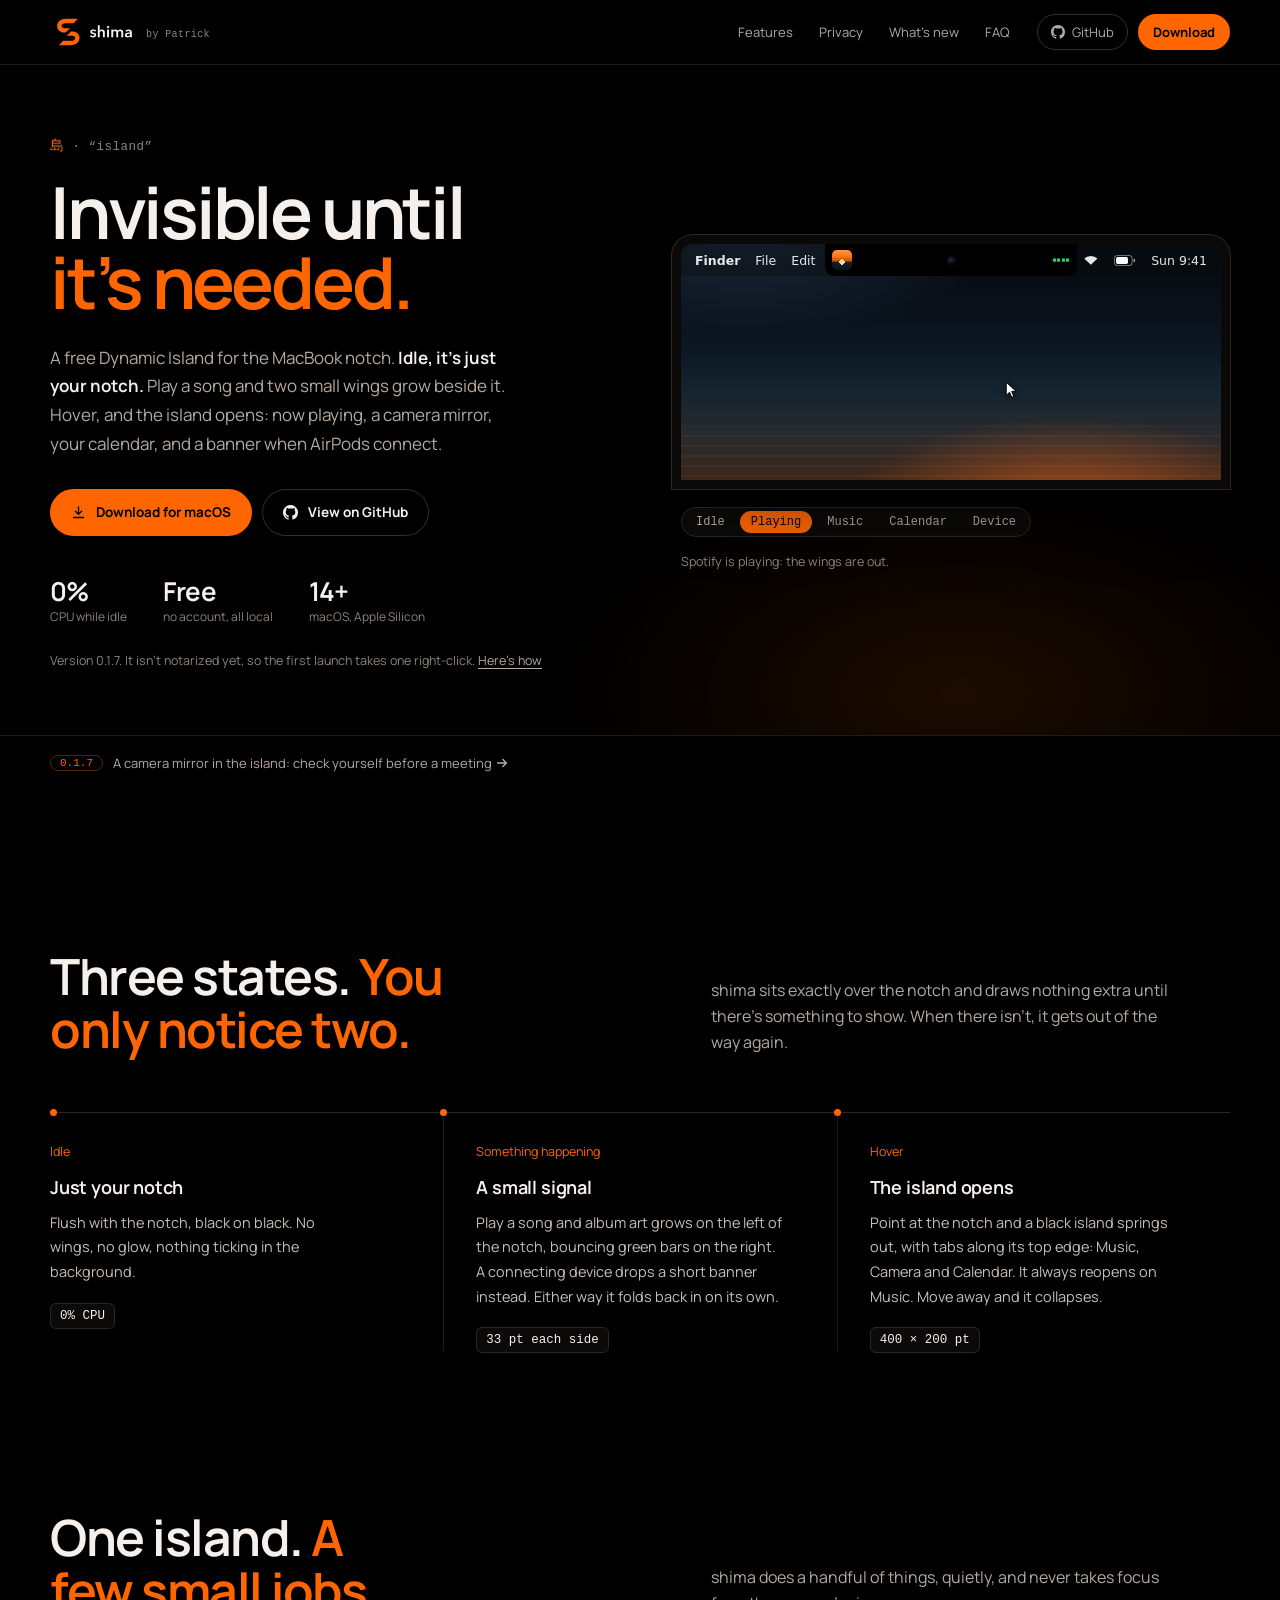
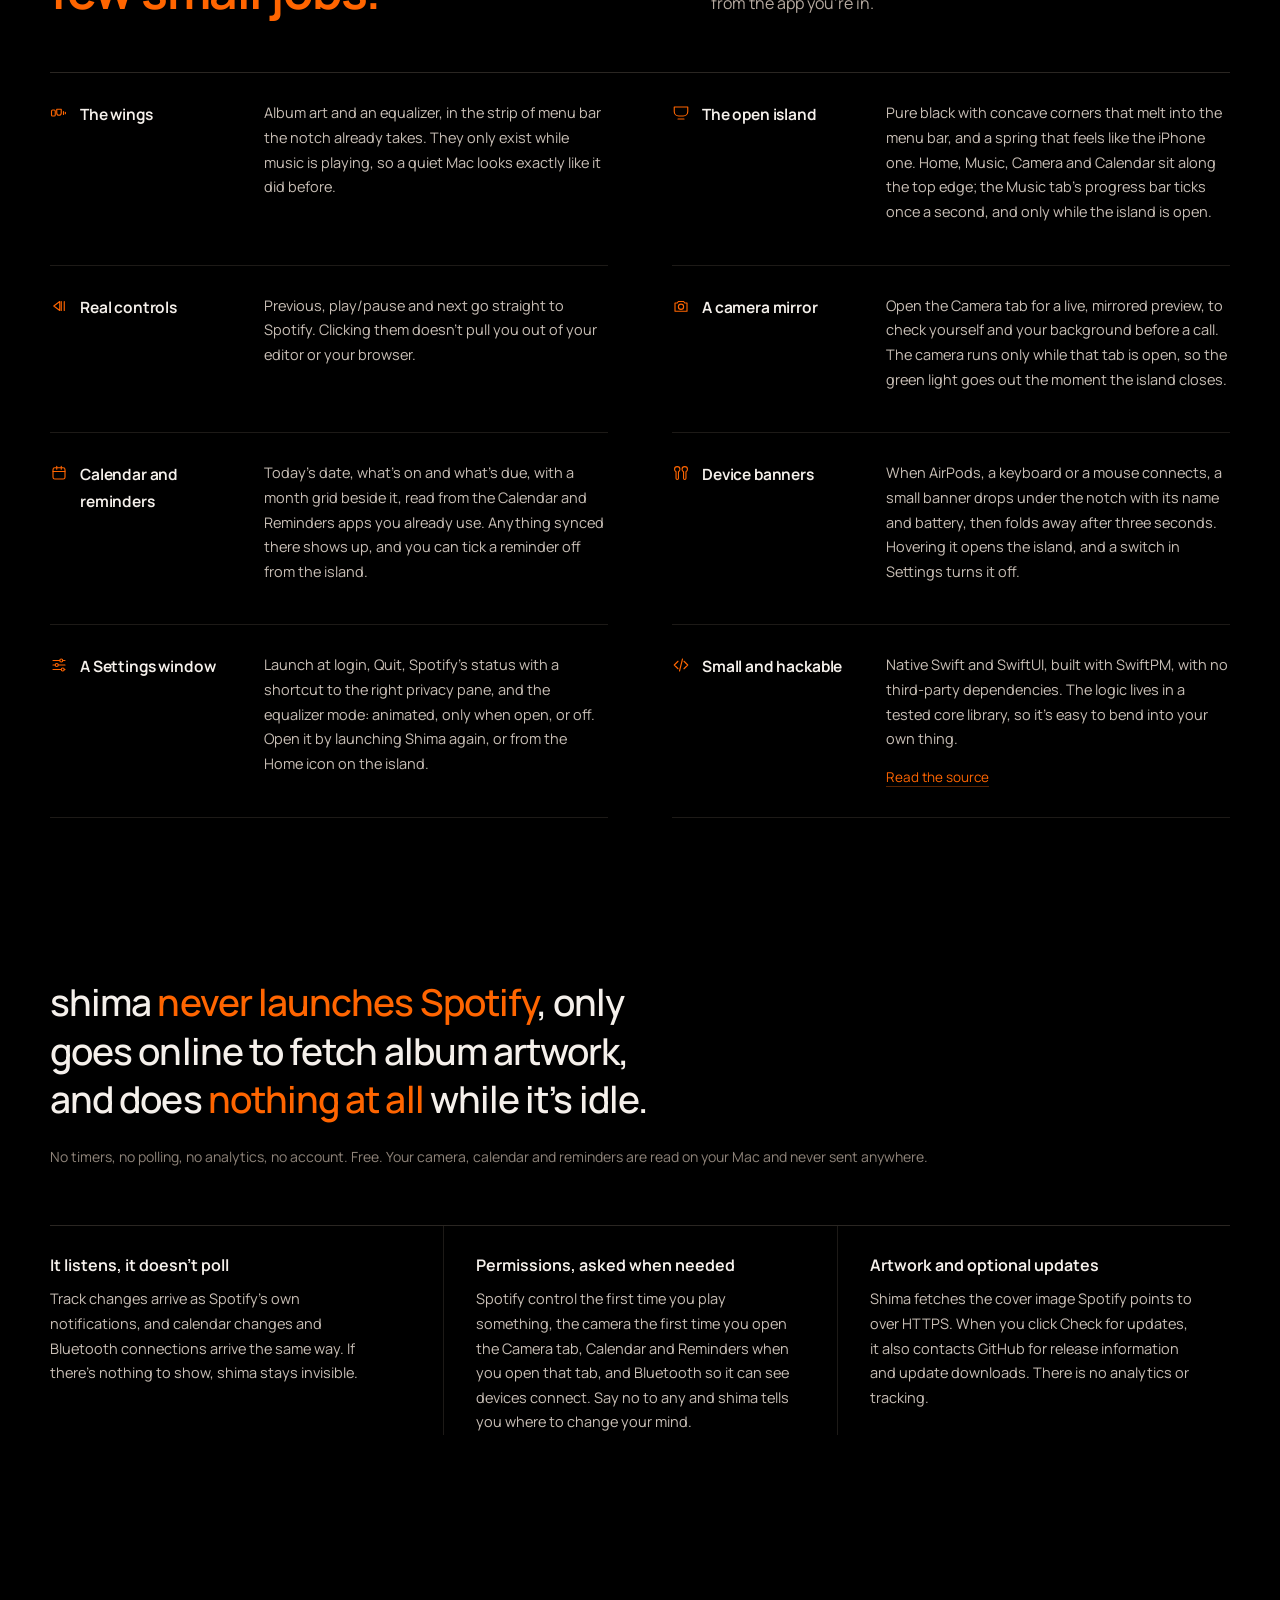
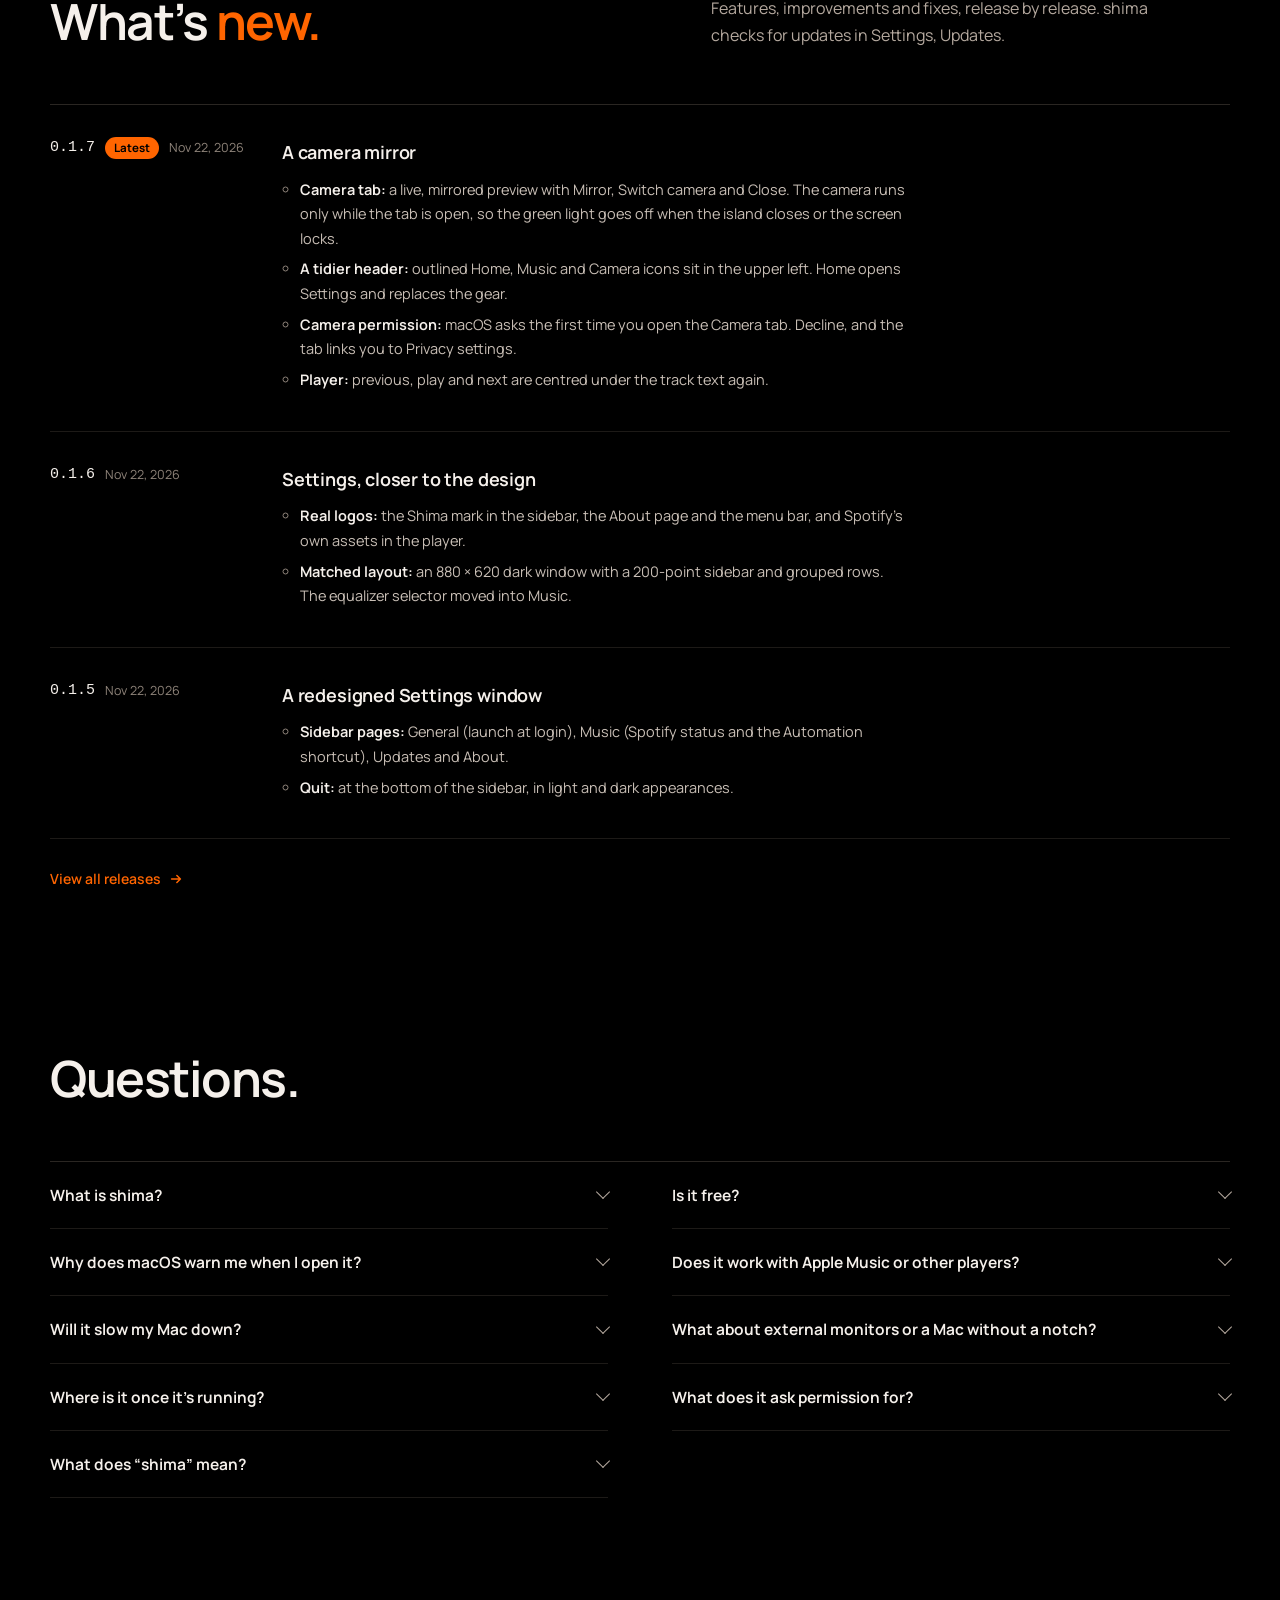
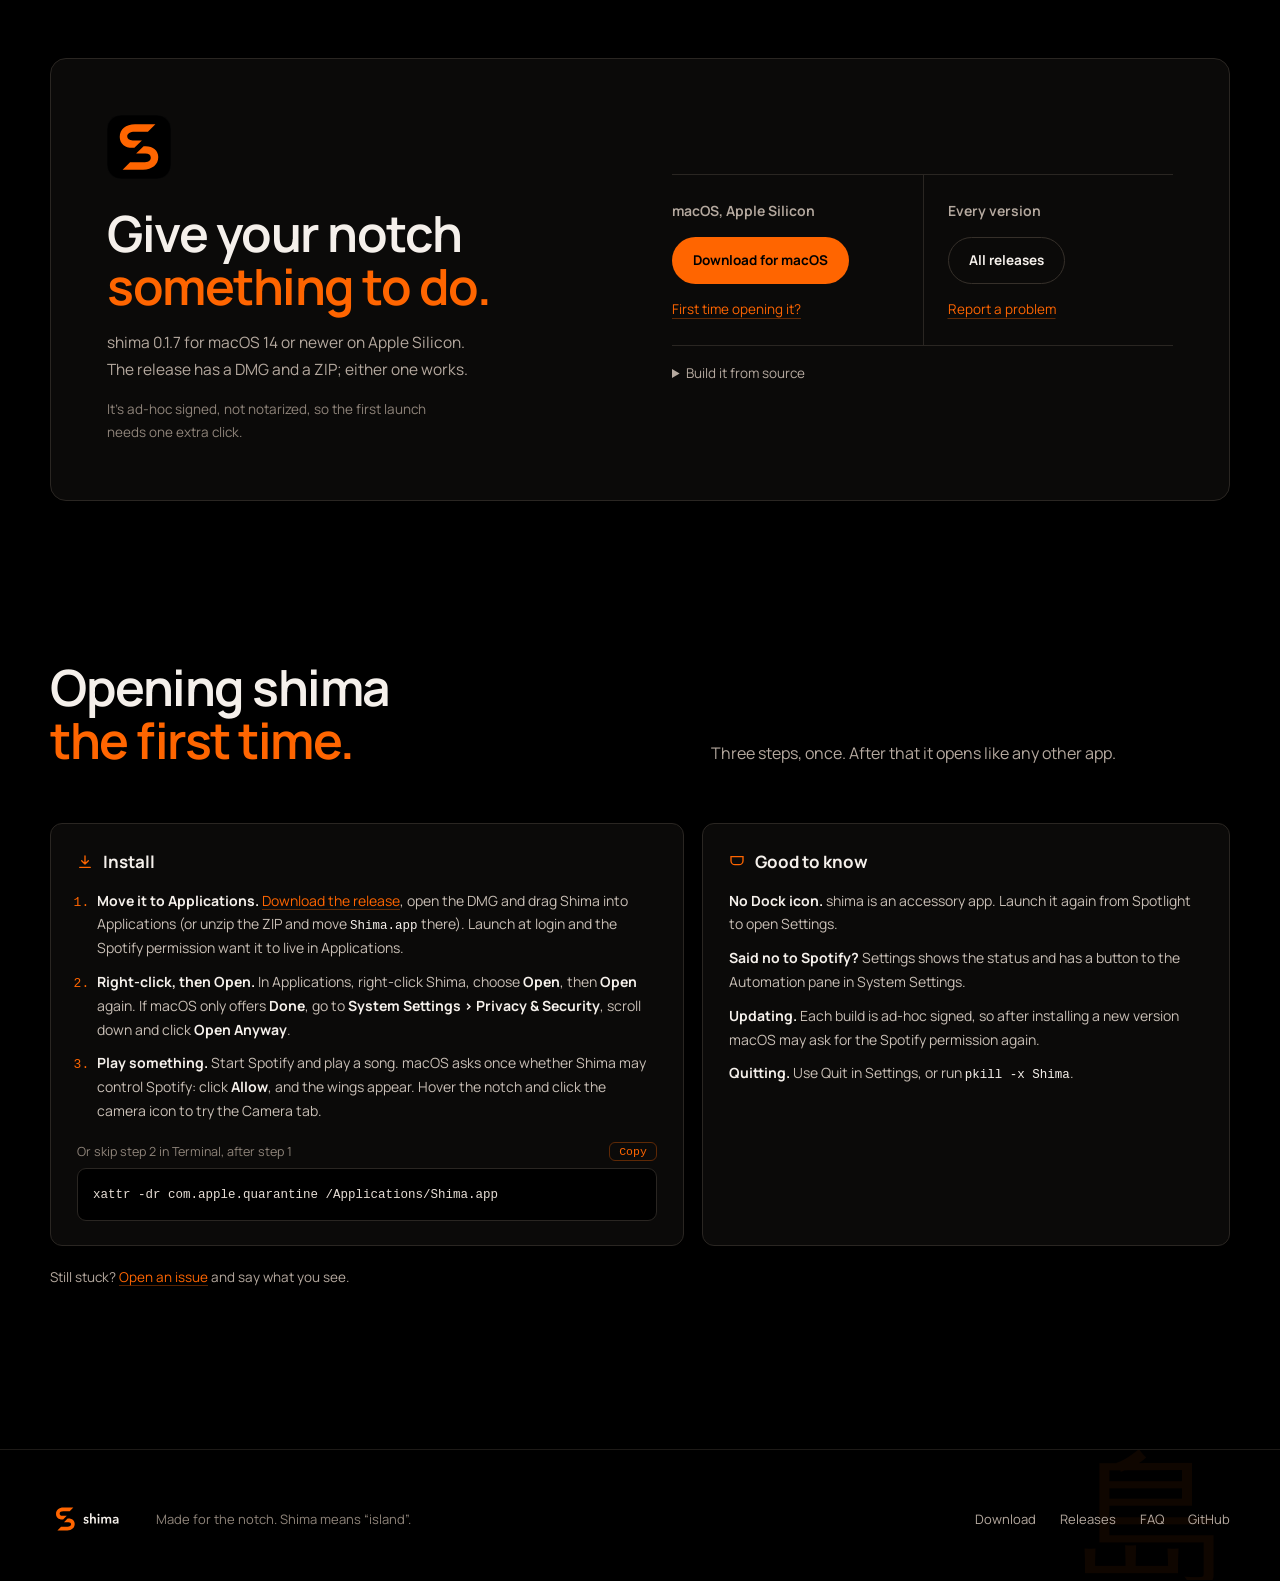
==== commit 89f890d6: "Landing page: roadmap becomes What's new (latest three releases) with a page for all release notes; " ====
--- a/docs/index.html
+++ b/docs/index.html
@@ -6,12 +6,12 @@
   <meta name="color-scheme" content="dark">
   <meta name="theme-color" content="#000000">
   <title>shima | A free Dynamic Island for your MacBook notch</title>
-  <meta name="description" content="shima is a free, local Dynamic Island for the MacBook notch. Invisible while idle. It shows what Spotify is playing and a camera mirror today; your calendar, reminders and a banner when AirPods connect are next. macOS 14+, Apple Silicon.">
+  <meta name="description" content="shima is a free, local Dynamic Island for the MacBook notch. Invisible while idle. It shows what Spotify is playing, a camera mirror, your calendar and reminders, and a banner when AirPods connect. macOS 14+, Apple Silicon.">
   <link rel="canonical" href="https://beefysalad.github.io/Shima/">
   <meta property="og:type" content="website">
   <meta property="og:site_name" content="shima">
   <meta property="og:title" content="shima | A free Dynamic Island for your MacBook notch">
-  <meta property="og:description" content="Invisible while idle. Spotify now playing and a camera mirror today; calendar, reminders and device banners next. Free and local, macOS 14+.">
+  <meta property="og:description" content="Invisible while idle. Spotify now playing, a camera mirror, your calendar and reminders, and device banners. Free and local, macOS 14+.">
   <meta property="og:url" content="https://beefysalad.github.io/Shima/">
   <meta property="og:image" content="https://beefysalad.github.io/Shima/site-assets/og.png">
   <meta property="og:image:width" content="1200">
@@ -19,7 +19,7 @@
   <meta property="og:image:alt" content="The shima logo and the line Invisible until it is needed, in orange on black, with a small notch showing a device banner: Connected, AirPods 4, 82 percent.">
   <meta name="twitter:card" content="summary_large_image">
   <meta name="twitter:title" content="shima | A free Dynamic Island for your MacBook notch">
-  <meta name="twitter:description" content="Invisible while idle. Music, a camera mirror, and soon your calendar and device banners, in the notch.">
+  <meta name="twitter:description" content="Invisible while idle. Music, a camera mirror, your calendar and device banners, in the notch.">
   <meta name="twitter:image" content="https://beefysalad.github.io/Shima/site-assets/og.png">
   <link rel="icon" href="site-assets/shima-icon.svg" type="image/svg+xml">
   <link rel="apple-touch-icon" href="site-assets/shima-icon-512.png">
@@ -30,7 +30,7 @@
 <header class="site-header">
   <div class="header-inner wrap">
     <a class="brand" href="#main" aria-label="shima by Patrick, home"><img src="site-assets/shima-lockup.svg" alt="" width="98" height="30"><span class="brand-by" aria-hidden="true">by Patrick</span></a>
-    <nav class="nav" aria-label="Main navigation"><a href="#features">Features</a><a href="#privacy">Privacy</a><a href="#roadmap">Roadmap</a><a href="#faq">FAQ</a></nav>
+    <nav class="nav" aria-label="Main navigation"><a href="#features">Features</a><a href="#privacy">Privacy</a><a href="#changelog">What&rsquo;s new</a><a href="#faq">FAQ</a></nav>
     <div class="header-cta"><a class="ghost" href="https://github.com/beefysalad/Shima"><svg viewBox="0 0 16 16" width="14" height="14" fill="currentColor" aria-hidden="true"><path d="M8 0C3.58 0 0 3.58 0 8c0 3.54 2.29 6.53 5.47 7.59.4.07.55-.17.55-.38 0-.19-.01-.82-.01-1.49-2.01.37-2.53-.49-2.69-.94-.09-.23-.48-.94-.82-1.13-.28-.15-.68-.52-.01-.53.63-.01 1.08.58 1.23.82.72 1.21 1.87.87 2.33.66.07-.52.28-.87.51-1.07-1.78-.2-3.64-.89-3.64-3.95 0-.87.31-1.59.82-2.15-.08-.2-.36-1.02.08-2.12 0 0 .67-.21 2.2.82.64-.18 1.32-.27 2-.27s1.36.09 2 .27c1.53-1.04 2.2-.82 2.2-.82.44 1.1.16 1.92.08 2.12.51.56.82 1.27.82 2.15 0 3.07-1.87 3.75-3.65 3.95.29.25.54.73.54 1.48 0 1.07-.01 1.93-.01 2.2 0 .21.15.46.55.38A8.01 8.01 0 0 0 16 8c0-4.42-3.58-8-8-8Z"/></svg>GitHub</a><a class="pill" href="#install">Download</a></div>
   </div>
 </header>
@@ -41,7 +41,7 @@
       <div class="hero-inner">
         <p class="kicker"><span lang="ja">島</span> &middot; &ldquo;island&rdquo;</p>
         <h1 id="hero-title">Invisible until<span class="q">it&rsquo;s needed.</span></h1>
-        <p class="lede">A free Dynamic Island for the MacBook notch. <b>Idle, it&rsquo;s just your notch.</b> Play a song and two small wings grow beside it. Hover, and the island opens: now playing, a camera mirror and, in the next release, your calendar and a banner when AirPods connect.</p>
+        <p class="lede">A free Dynamic Island for the MacBook notch. <b>Idle, it&rsquo;s just your notch.</b> Play a song and two small wings grow beside it. Hover, and the island opens: now playing, a camera mirror, your calendar, and a banner when AirPods connect.</p>
         <div class="actions">
           <a class="button primary" href="https://github.com/beefysalad/Shima/releases/latest"><svg viewBox="0 0 24 24" aria-hidden="true"><path d="M12 3v12m0 0-5-5m5 5 5-5M4 20h16" fill="none" stroke="currentColor" stroke-width="2.2" stroke-linecap="round" stroke-linejoin="round"/></svg>Download for macOS</a>
           <a class="button secondary" href="https://github.com/beefysalad/Shima"><svg viewBox="0 0 16 16" aria-hidden="true"><path d="M8 0C3.58 0 0 3.58 0 8c0 3.54 2.29 6.53 5.47 7.59.4.07.55-.17.55-.38 0-.19-.01-.82-.01-1.49-2.01.37-2.53-.49-2.69-.94-.09-.23-.48-.94-.82-1.13-.28-.15-.68-.52-.01-.53.63-.01 1.08.58 1.23.82.72 1.21 1.87.87 2.33.66.07-.52.28-.87.51-1.07-1.78-.2-3.64-.89-3.64-3.95 0-.87.31-1.59.82-2.15-.08-.2-.36-1.02.08-2.12 0 0 .67-.21 2.2.82.64-.18 1.32-.27 2-.27s1.36.09 2 .27c1.53-1.04 2.2-.82 2.2-.82.44 1.1.16 1.92.08 2.12.51.56.82 1.27.82 2.15 0 3.07-1.87 3.75-3.65 3.95.29.25.54.73.54 1.48 0 1.07-.01 1.93-.01 2.2 0 .21.15.46.55.38A8.01 8.01 0 0 0 16 8c0-4.42-3.58-8-8-8Z"/></svg>View on GitHub</a>
@@ -123,7 +123,7 @@
       </figure>
     </div>
   </section>
-  <div class="wrap news"><span class="tag">0.1.7</span><a href="https://github.com/beefysalad/Shima/releases/latest">A camera mirror in the island: check yourself before a meeting <svg class="arrow" viewBox="0 0 16 16" aria-hidden="true"><path d="M3 8h10M9 4l4 4-4 4"/></svg></a></div>
+  <div class="wrap news"><span class="tag">0.1.7</span><a href="#changelog">A camera mirror in the island: check yourself before a meeting <svg class="arrow" viewBox="0 0 16 16" aria-hidden="true"><path d="M3 8h10M9 4l4 4-4 4"/></svg></a></div>
 
   <section class="k-sec wrap" id="how" aria-labelledby="how-title">
     <header class="k-head">
@@ -132,23 +132,23 @@
     </header>
     <ol class="relay">
       <li><span class="relay-who">Idle</span><h3>Just your notch</h3><p>Flush with the notch, black on black. No wings, no glow, nothing ticking in the background.</p><code>0% CPU</code></li>
-      <li><span class="relay-who">Something happening</span><h3>A small signal</h3><p>Play a song and album art grows on the left of the notch, bouncing green bars on the right. In the next release, a connecting device drops a short banner instead. Either way it folds back in on its own.</p><code>33 pt each side</code></li>
-      <li><span class="relay-who">Hover</span><h3>The island opens</h3><p>Point at the notch and a black island springs out, with tabs along its top edge: Music, Camera and, in the next release, Calendar. It always reopens on Music. Move away and it collapses.</p><code>400 &times; 200 pt</code></li>
+      <li><span class="relay-who">Something happening</span><h3>A small signal</h3><p>Play a song and album art grows on the left of the notch, bouncing green bars on the right. A connecting device drops a short banner instead. Either way it folds back in on its own.</p><code>33 pt each side</code></li>
+      <li><span class="relay-who">Hover</span><h3>The island opens</h3><p>Point at the notch and a black island springs out, with tabs along its top edge: Music, Camera and Calendar. It always reopens on Music. Move away and it collapses.</p><code>400 &times; 200 pt</code></li>
     </ol>
   </section>
 
   <section class="k-sec wrap" id="features" aria-labelledby="features-title">
     <header class="k-head">
       <h2 id="features-title">One island. <em>A few small jobs.</em></h2>
-      <p>shima does a handful of things, quietly, and never takes focus from the app you&rsquo;re in. Features marked next release are built and tested, and waiting for the next version.</p>
+      <p>shima does a handful of things, quietly, and never takes focus from the app you&rsquo;re in.</p>
     </header>
     <dl class="index">
       <div><dt><span class="b-ico"><svg viewBox="0 0 24 24" aria-hidden="true"><rect x="2" y="8" width="5" height="8" rx="1.5"/><path d="M9 7h6v5a3 3 0 0 1-6 0Z"/><path d="M18 10v4M20.5 11v2"/></svg></span>The wings</dt><dd><p>Album art and an equalizer, in the strip of menu bar the notch already takes. They only exist while music is playing, so a quiet Mac looks exactly like it did before.</p></dd></div>
       <div><dt><span class="b-ico"><svg viewBox="0 0 24 24" aria-hidden="true"><path d="M3 4h18v6a6 6 0 0 1-6 6H9a6 6 0 0 1-6-6Z"/><path d="M8 20h8"/></svg></span>The open island</dt><dd><p>Pure black with concave corners that melt into the menu bar, and a spring that feels like the iPhone one. Home, Music, Camera and Calendar sit along the top edge; the Music tab&rsquo;s progress bar ticks once a second, and only while the island is open.</p></dd></div>
       <div><dt><span class="b-ico"><svg viewBox="0 0 24 24" aria-hidden="true"><path d="M5 12l8-6v12Z"/><path d="M15 6v12M19 6v12"/></svg></span>Real controls</dt><dd><p>Previous, play/pause and next go straight to Spotify. Clicking them doesn&rsquo;t pull you out of your editor or your browser.</p></dd></div>
       <div><dt><span class="b-ico"><svg viewBox="0 0 24 24" aria-hidden="true"><path d="M4 8h3l1.5-2h7L17 8h3v11H4z"/><circle cx="12" cy="13" r="3.5"/></svg></span>A camera mirror</dt><dd><p>Open the Camera tab for a live, mirrored preview, to check yourself and your background before a call. The camera runs only while that tab is open, so the green light goes out the moment the island closes.</p></dd></div>
-      <div><dt><span class="b-ico"><svg viewBox="0 0 24 24" aria-hidden="true"><rect x="4" y="5" width="16" height="15" rx="2.5"/><path d="M4 10h16M9 3v4M15 3v4"/></svg></span><span class="dt-text">Calendar and reminders<span class="tag-next">Next release</span></span></dt><dd><p>Today&rsquo;s date, what&rsquo;s on and what&rsquo;s due, with a month grid beside it, read from the Calendar and Reminders apps you already use. Anything synced there shows up, and you can tick a reminder off from the island.</p></dd></div>
-      <div><dt><span class="b-ico"><svg viewBox="0 0 24 24" aria-hidden="true"><path d="M7 3.5a3.6 3.6 0 0 0-3.6 3.6c0 1.6.9 2.7 2 3.3V19a1.6 1.6 0 0 0 3.2 0v-8.6c1.1-.6 2-1.7 2-3.3A3.6 3.6 0 0 0 7 3.5Z"/><path d="M17 3.5a3.6 3.6 0 0 1 3.6 3.6c0 1.6-.9 2.7-2 3.3V19a1.6 1.6 0 0 1-3.2 0v-8.6c-1.1-.6-2-1.7-2-3.3A3.6 3.6 0 0 1 17 3.5Z"/></svg></span><span class="dt-text">Device banners<span class="tag-next">Next release</span></span></dt><dd><p>When AirPods, a keyboard or a mouse connects, a small banner drops under the notch with its name and battery, then folds away after three seconds. Hovering it opens the island, and a switch in Settings turns it off.</p></dd></div>
+      <div><dt><span class="b-ico"><svg viewBox="0 0 24 24" aria-hidden="true"><rect x="4" y="5" width="16" height="15" rx="2.5"/><path d="M4 10h16M9 3v4M15 3v4"/></svg></span><span class="dt-text">Calendar and reminders</span></dt><dd><p>Today&rsquo;s date, what&rsquo;s on and what&rsquo;s due, with a month grid beside it, read from the Calendar and Reminders apps you already use. Anything synced there shows up, and you can tick a reminder off from the island.</p></dd></div>
+      <div><dt><span class="b-ico"><svg viewBox="0 0 24 24" aria-hidden="true"><path d="M7 3.5a3.6 3.6 0 0 0-3.6 3.6c0 1.6.9 2.7 2 3.3V19a1.6 1.6 0 0 0 3.2 0v-8.6c1.1-.6 2-1.7 2-3.3A3.6 3.6 0 0 0 7 3.5Z"/><path d="M17 3.5a3.6 3.6 0 0 1 3.6 3.6c0 1.6-.9 2.7-2 3.3V19a1.6 1.6 0 0 1-3.2 0v-8.6c-1.1-.6-2-1.7-2-3.3A3.6 3.6 0 0 1 17 3.5Z"/></svg></span><span class="dt-text">Device banners</span></dt><dd><p>When AirPods, a keyboard or a mouse connects, a small banner drops under the notch with its name and battery, then folds away after three seconds. Hovering it opens the island, and a switch in Settings turns it off.</p></dd></div>
       <div><dt><span class="b-ico"><svg viewBox="0 0 24 24" aria-hidden="true"><path d="M4 6h9M17 6h3M4 12h3M11 12h9M4 18h11M19 18h1"/><circle cx="15" cy="6" r="2"/><circle cx="9" cy="12" r="2"/><circle cx="17" cy="18" r="2"/></svg></span>A Settings window</dt><dd><p>Launch at login, Quit, Spotify&rsquo;s status with a shortcut to the right privacy pane, and the equalizer mode: animated, only when open, or off. Open it by launching Shima again, or from the Home icon on the island.</p></dd></div>
       <div><dt><span class="b-ico"><svg viewBox="0 0 24 24" aria-hidden="true"><path d="m8 7-5 5 5 5M16 7l5 5-5 5M14 4l-4 16"/></svg></span>Small and hackable</dt><dd><p>Native Swift and SwiftUI, built with SwiftPM, with no third-party dependencies. The logic lives in a tested core library, so it&rsquo;s easy to bend into your own thing.</p><a class="k-link" href="https://github.com/beefysalad/Shima">Read the source</a></dd></div>
     </dl>
@@ -161,93 +161,65 @@
       <p class="statement-foot">No timers, no polling, no analytics, no account. Free. Your camera, calendar and reminders are read on your Mac and never sent anywhere.</p>
     </div>
     <ul class="trio">
-      <li><h3>It listens, it doesn&rsquo;t poll</h3><p>Track changes arrive as Spotify&rsquo;s own notifications, and the next release hears calendar changes and Bluetooth connections the same way. If there&rsquo;s nothing to show, shima stays invisible.</p></li>
-      <li><h3>Permissions, asked when needed</h3><p>Spotify control the first time you play something, the camera the first time you open the Camera tab, and in the next release Calendar and Reminders when you open that tab and Bluetooth so it can see devices connect. Say no to any and shima tells you where to change your mind.</p></li>
+      <li><h3>It listens, it doesn&rsquo;t poll</h3><p>Track changes arrive as Spotify&rsquo;s own notifications, and calendar changes and Bluetooth connections arrive the same way. If there&rsquo;s nothing to show, shima stays invisible.</p></li>
+      <li><h3>Permissions, asked when needed</h3><p>Spotify control the first time you play something, the camera the first time you open the Camera tab, Calendar and Reminders when you open that tab, and Bluetooth so it can see devices connect. Say no to any and shima tells you where to change your mind.</p></li>
       <li><h3>Artwork and optional updates</h3><p>Shima fetches the cover image Spotify points to over HTTPS. When you click Check for updates, it also contacts GitHub for release information and update downloads. There is no analytics or tracking.</p></li>
     </ul>
   </section>
 
-  <section class="k-sec wrap" id="roadmap" aria-labelledby="roadmap-title">
-    <header class="k-head">
-      <h2 id="roadmap-title">What&rsquo;s here, <em>what&rsquo;s next.</em></h2>
-      <p>One milestone at a time. Anything marked Later is planned, not built, so take it as intent rather than a promise.</p>
+  <section class="k-sec wrap" id="changelog" aria-labelledby="changelog-title">
+    <header class="k-head">
+      <h2 id="changelog-title">What&rsquo;s <em>new.</em></h2>
+      <p>Features, improvements and fixes, release by release. shima checks for updates in Settings, Updates.</p>
     </header>
     <ol class="releases">
       <li class="release">
-        <div class="release-meta"><span class="version">Next release</span><span class="badge soft">Built, being checked</span></div>
-        <div class="release-body">
-          <h3>Calendar, Reminders and device banners</h3>
-          <ul>
-            <li><b>Calendar tab:</b> today&rsquo;s events and what&rsquo;s due, a month grid, and a tick to complete a reminder, from the Calendar and Reminders apps you already use.</li>
-            <li><b>Device banners:</b> a three-second banner with the name and battery when AirPods, a keyboard or a mouse connects, with a switch in Settings.</li>
-            <li><b>Still to do before it ships:</b> trying it with real calendars and real devices.</li>
-          </ul>
-        </div>
-      </li>
-      <li class="release">
-        <div class="release-meta"><span class="version">0.1.7</span><span class="badge">Shipped</span></div>
+        <div class="release-meta"><span class="version">0.1.7</span><span class="badge">Latest</span><time datetime="2026-11-22">Nov 22, 2026</time></div>
         <div class="release-body">
           <h3>A camera mirror</h3>
           <ul>
-            <li><b>Camera tab:</b> a live, mirrored preview with Mirror, Switch camera and Close. The camera runs only while the tab is open.</li>
-            <li><b>A tidier header:</b> outlined Home, Music and Camera icons along the top edge. Home opens Settings.</li>
+          <li><b>Camera tab:</b> a live, mirrored preview with Mirror, Switch camera and Close. The camera runs only while the tab is open, so the green light goes off when the island closes or the screen locks.</li>
+          <li><b>A tidier header:</b> outlined Home, Music and Camera icons sit in the upper left. Home opens Settings and replaces the gear.</li>
+          <li><b>Camera permission:</b> macOS asks the first time you open the Camera tab. Decline, and the tab links you to Privacy settings.</li>
+          <li><b>Player:</b> previous, play and next are centred under the track text again.</li>
           </ul>
         </div>
       </li>
       <li class="release">
-        <div class="release-meta"><span class="version">Later</span><span class="badge soft">In design</span></div>
+        <div class="release-meta"><span class="version">0.1.6</span><time datetime="2026-11-22">Nov 22, 2026</time></div>
         <div class="release-body">
-          <h3>Claude Code sessions</h3>
+          <h3>Settings, closer to the design</h3>
           <ul>
-            <li><b>At a glance:</b> which sessions are running, which need you and which are done, right in the notch.</li>
-            <li><b>Through hooks:</b> Claude Code&rsquo;s own hooks call a tiny <code>shimactl</code> command that always returns instantly, so it never slows Claude down.</li>
+          <li><b>Real logos:</b> the Shima mark in the sidebar, the About page and the menu bar, and Spotify&rsquo;s own assets in the player.</li>
+          <li><b>Matched layout:</b> an 880 &times; 620 dark window with a 200-point sidebar and grouped rows. The equalizer selector moved into Music.</li>
           </ul>
         </div>
       </li>
       <li class="release">
-        <div class="release-meta"><span class="version">Later</span><span class="badge soft">Planned</span></div>
+        <div class="release-meta"><span class="version">0.1.5</span><time datetime="2026-11-22">Nov 22, 2026</time></div>
         <div class="release-body">
-          <h3>A file shelf</h3>
+          <h3>A redesigned Settings window</h3>
           <ul>
-            <li><b>Drop it on the notch:</b> park files in the island for a moment, then drag them out where you need them.</li>
-          </ul>
-        </div>
-      </li>
-      <li class="release">
-        <div class="release-meta"><span class="version">Later</span><span class="badge soft">Planned</span></div>
-        <div class="release-body">
-          <h3>Spotify Up next</h3>
-          <ul>
-            <li><b>The next few tracks:</b> a queue beside the player, with an optional Spotify sign-in. The current local integration cannot read the queue.</li>
-          </ul>
-        </div>
-      </li>
-      <li class="release">
-        <div class="release-meta"><span class="version">0.1.6</span><span class="badge">Shipped</span></div>
-        <div class="release-body">
-          <h3>Spotify in the notch, and updates from Settings</h3>
-          <ul>
-            <li><b>Wings while playing:</b> album art on the left, a green equalizer on the right.</li>
-            <li><b>The open island:</b> artwork, title, artist, progress, and previous, play/pause and next.</li>
-            <li><b>Settings:</b> launch at login, Spotify status, equalizer mode, quit, and download, install and restart for new releases, with verification and rollback.</li>
-            <li><b>Release signing is still planned:</b> public builds remain ad-hoc signed, so permissions may need to be granted again after an update.</li>
+          <li><b>Sidebar pages:</b> General (launch at login), Music (Spotify status and the Automation shortcut), Updates and About.</li>
+          <li><b>Quit:</b> at the bottom of the sidebar, in light and dark appearances.</li>
           </ul>
         </div>
       </li>
     </ol>
+    <a class="all-releases" href="releases.html">View all releases <svg class="arrow" viewBox="0 0 16 16" aria-hidden="true"><path d="M3 8h10M9 4l4 4-4 4"/></svg></a>
   </section>
 
   <section class="k-sec wrap" id="faq" aria-labelledby="faq-title">
     <header class="k-head"><h2 id="faq-title">Questions.</h2></header>
     <div class="k-faq">
-      <details><summary>What is shima?</summary><p>A small Mac app that turns the MacBook notch into a Dynamic Island, like the one on the iPhone. Today it shows what Spotify is playing and a camera mirror; the next release adds your calendar and reminders and a banner when AirPods or a keyboard connects. It&rsquo;s a personal project: small, local and easy to hack on.</p></details>
+      <details><summary>What is shima?</summary><p>A small Mac app that turns the MacBook notch into a Dynamic Island, like the one on the iPhone. Today it shows what Spotify is playing, a camera mirror, your calendar and reminders, and a banner when AirPods or a keyboard connects. It&rsquo;s a personal project: small, local and easy to hack on.</p></details>
       <details><summary>Is it free?</summary><p>Yes. No price, no account, no trial. The source is on <a href="https://github.com/beefysalad/Shima">GitHub</a>.</p></details>
       <details><summary>Why does macOS warn me when I open it?</summary><p>shima is ad-hoc signed and not notarized by Apple, so Gatekeeper blocks the first double-click. Right-click it and choose Open once, or use the one-line Terminal command in <a href="#first-launch">the first-launch steps</a>.</p></details>
-      <details><summary>Does it work with Apple Music or other players?</summary><p>Not yet. Version 0.1.7 talks to the Spotify desktop app only for music. Without Spotify running, the wings simply don&rsquo;t appear, and the camera and the next release&rsquo;s calendar are separate tabs.</p></details>
+      <details><summary>Does it work with Apple Music or other players?</summary><p>Not yet. Version 0.1.7 talks to the Spotify desktop app only for music. Without Spotify running, the wings simply don&rsquo;t appear, and the camera and calendar are separate tabs.</p></details>
       <details><summary>Will it slow my Mac down?</summary><p>It&rsquo;s built not to. While idle, it runs no timers and does no polling. While music plays it&rsquo;s event-driven, and the equalizer runs at a low frame rate; you can turn it off in Settings. The camera runs only while the Camera tab is open.</p></details>
       <details><summary>What about external monitors or a Mac without a notch?</summary><p>shima only uses the built-in display for now. On a built-in screen without a notch it becomes an invisible hover zone at the top centre. External monitors and clamshell mode are still on the list.</p></details>
       <details><summary>Where is it once it&rsquo;s running?</summary><p>There&rsquo;s no Dock icon. Launch Shima again from Spotlight or Finder to open Settings, or click the Home icon on the open island. Quit from Settings, or from the small capsule icon in the menu bar if your menu bar has room for it.</p></details>
-      <details><summary>What does it ask permission for?</summary><p>Spotify control (Automation) the first time you play something, and the camera the first time you open the Camera tab. The next release also asks for Calendar and Reminders when you open that tab, and Bluetooth so it can see a device connect. Each is asked once, only when the feature is used, and shima points you to the right System Settings pane if you say no.</p></details>
+      <details><summary>What does it ask permission for?</summary><p>Spotify control (Automation) the first time you play something, and the camera the first time you open the Camera tab. It also asks for Calendar and Reminders when you open that tab, and Bluetooth so it can see a device connect. Each is asked once, only when the feature is used, and shima points you to the right System Settings pane if you say no.</p></details>
       <details><summary>What does &ldquo;shima&rdquo; mean?</summary><p><span lang="ja">島</span>, shima, is Japanese for &ldquo;island&rdquo;. A small island in the notch.</p></details>
     </div>
   </section>
@@ -305,7 +277,7 @@
   <div class="wrap k-foot-row">
     <a class="brand brand-foot" href="#main" aria-label="shima, back to top"><img src="site-assets/shima-lockup.svg" alt="" width="82" height="25"></a>
     <p>Made for the notch. Shima means &ldquo;island&rdquo;.</p>
-    <nav aria-label="Footer"><a href="#install">Download</a><a href="https://github.com/beefysalad/Shima/releases">Releases</a><a href="#faq">FAQ</a><a href="https://github.com/beefysalad/Shima">GitHub</a></nav>
+    <nav aria-label="Footer"><a href="#install">Download</a><a href="releases.html">Releases</a><a href="#faq">FAQ</a><a href="https://github.com/beefysalad/Shima">GitHub</a></nav>
   </div>
 </footer>
 <div id="copy-status" class="sr-only" role="status" aria-live="polite"></div>
--- a/docs/site-assets/lander.css
+++ b/docs/site-assets/lander.css
@@ -353,3 +353,12 @@
 
 .dt-text{display:block}
 .tag-next{display:block;width:max-content;margin-top:7px;font:600 10.5px var(--sans);letter-spacing:0;color:var(--o);border:1px solid var(--o-line);border-radius:999px;padding:1px 8px}
+
+/* Release notes: the date sits beside the version; the archive page reuses the same list. */
+.release-meta time{font-size:12.5px;color:var(--dim)}
+.all-releases{display:inline-flex;align-items:center;gap:8px;margin-top:28px;font-size:14px;font-weight:600;color:var(--o);text-decoration:none;transition:gap .2s var(--spring)}
+.all-releases:hover{gap:12px}
+.all-releases .arrow{width:14px;height:14px;fill:none;stroke:currentColor;stroke-width:1.8;stroke-linecap:round;stroke-linejoin:round}
+.archive-back{display:inline-block;margin-bottom:18px;font-size:13.5px;color:var(--muted);text-decoration:underline;text-decoration-color:var(--hair2);text-underline-offset:4px}
+.archive-back:hover{color:var(--text)}
+.releases-all h1{font-size:clamp(36px,4.6vw,60px);font-weight:650;line-height:1.04;letter-spacing:-.03em}
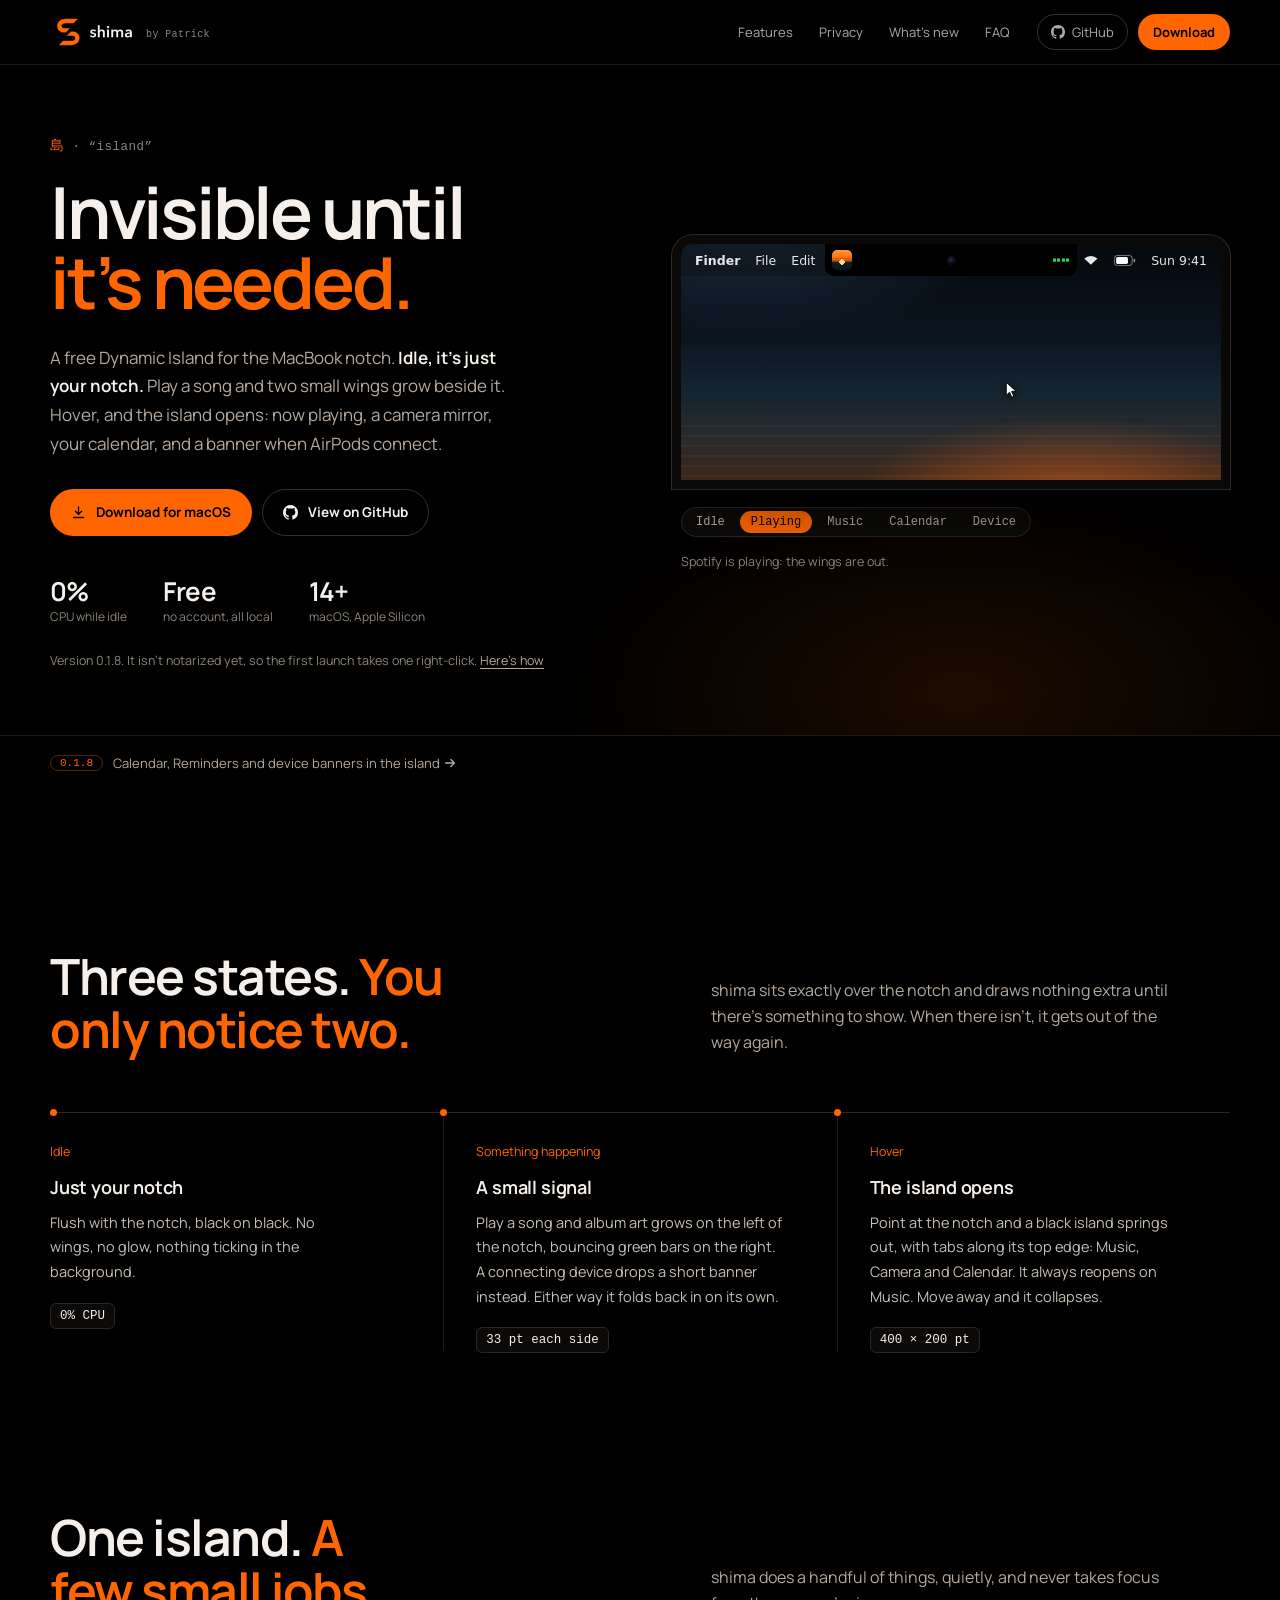
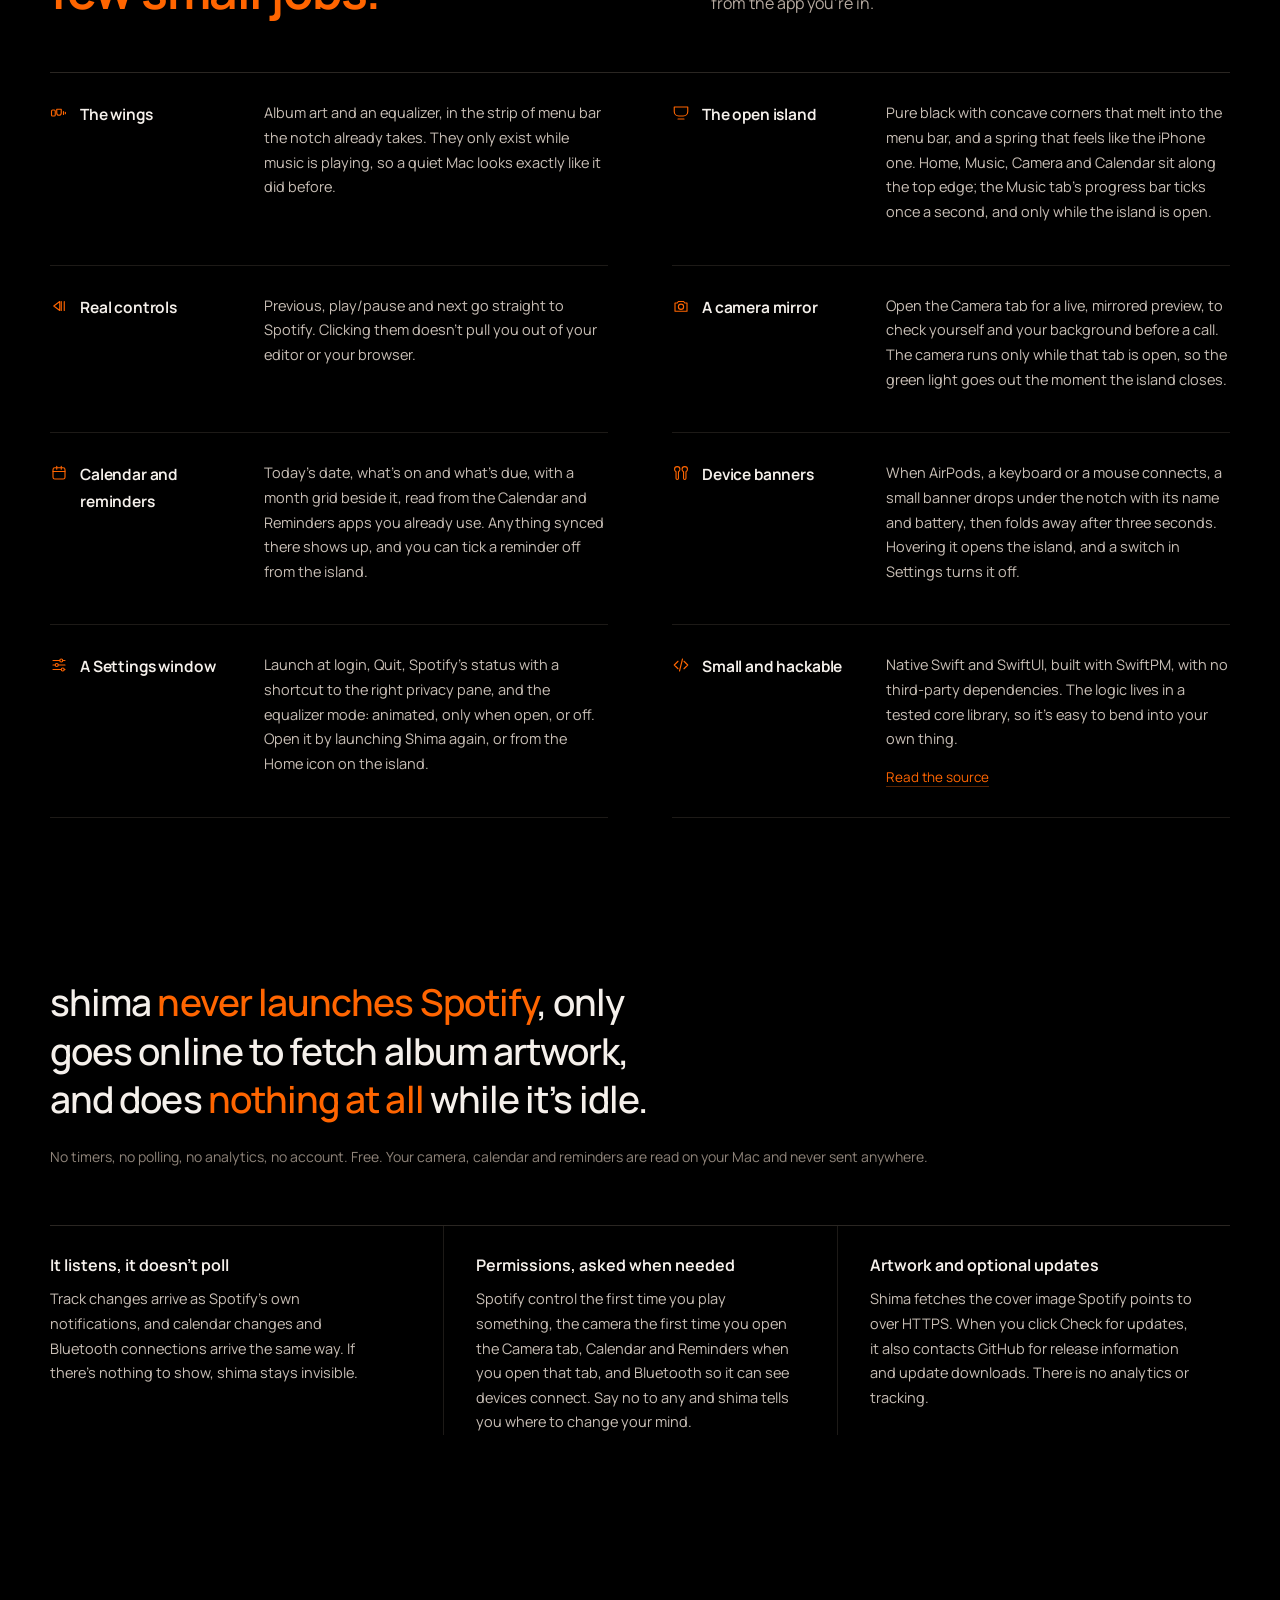
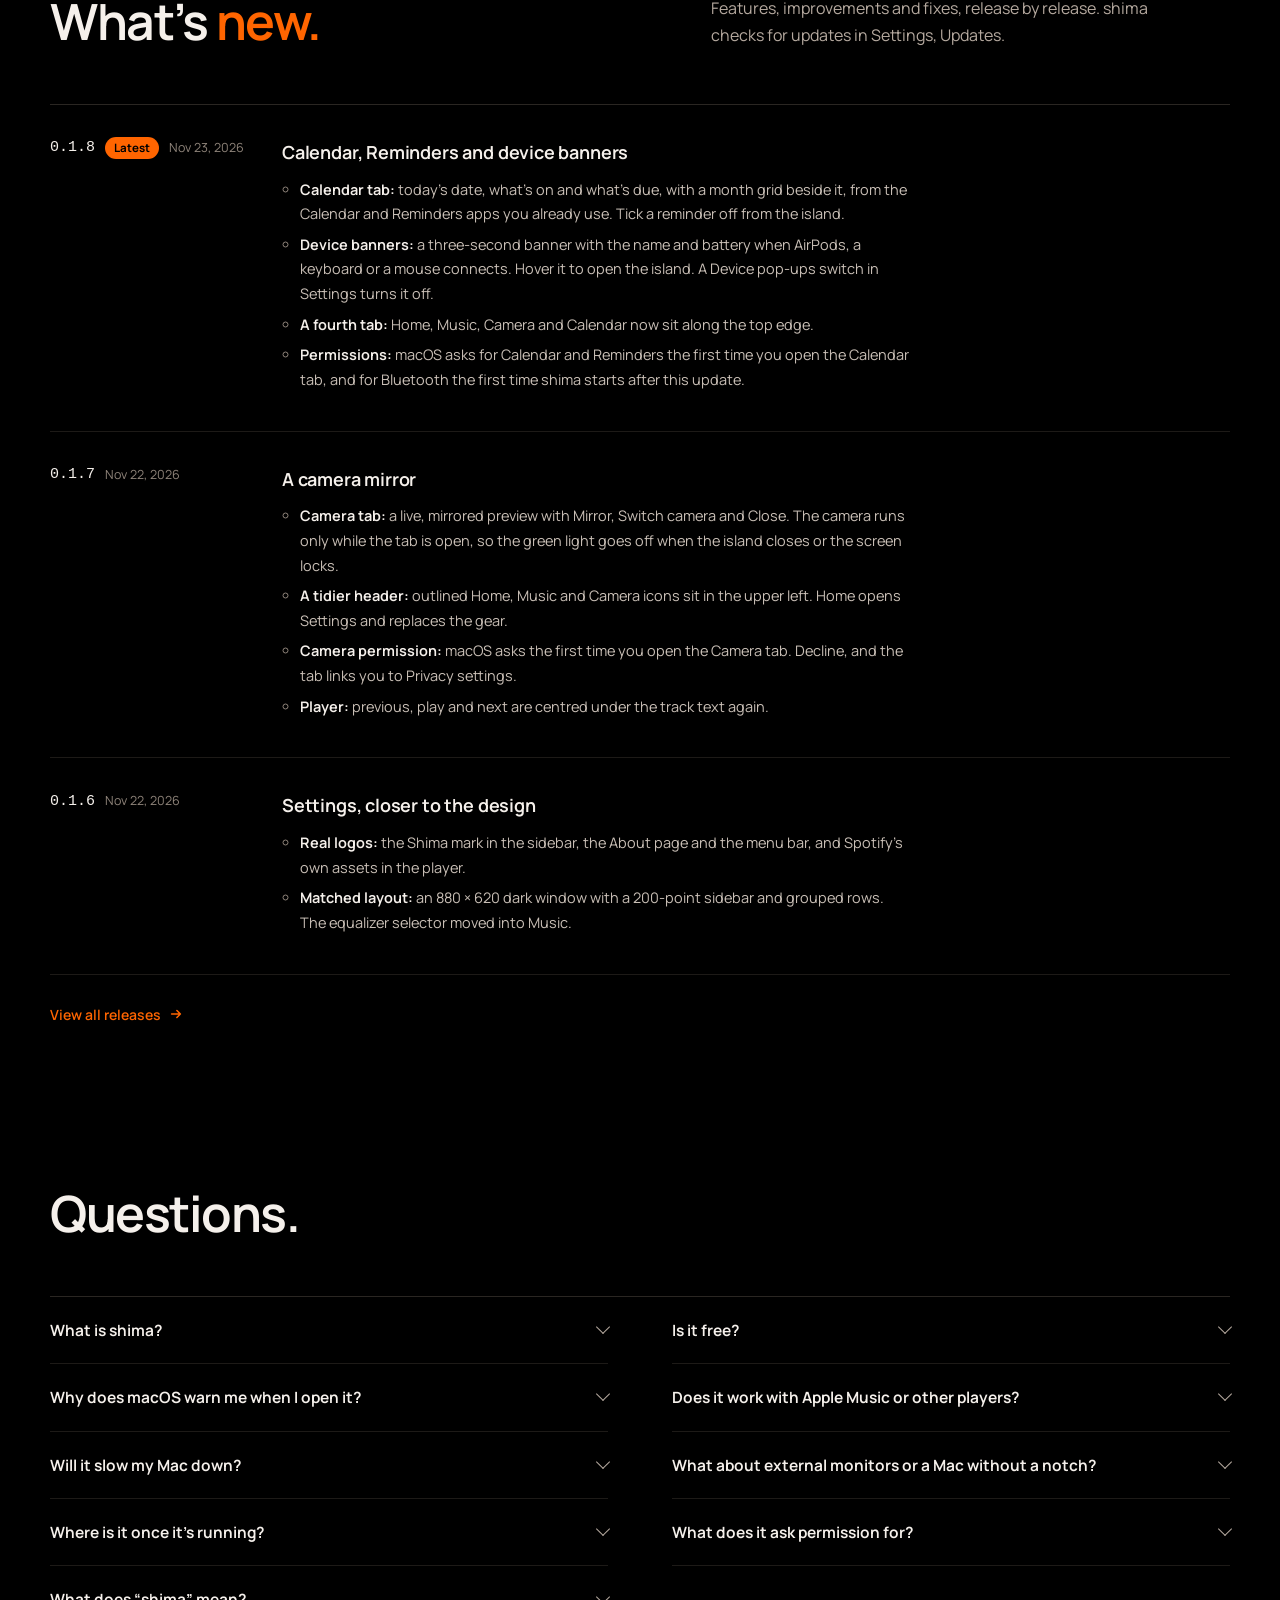
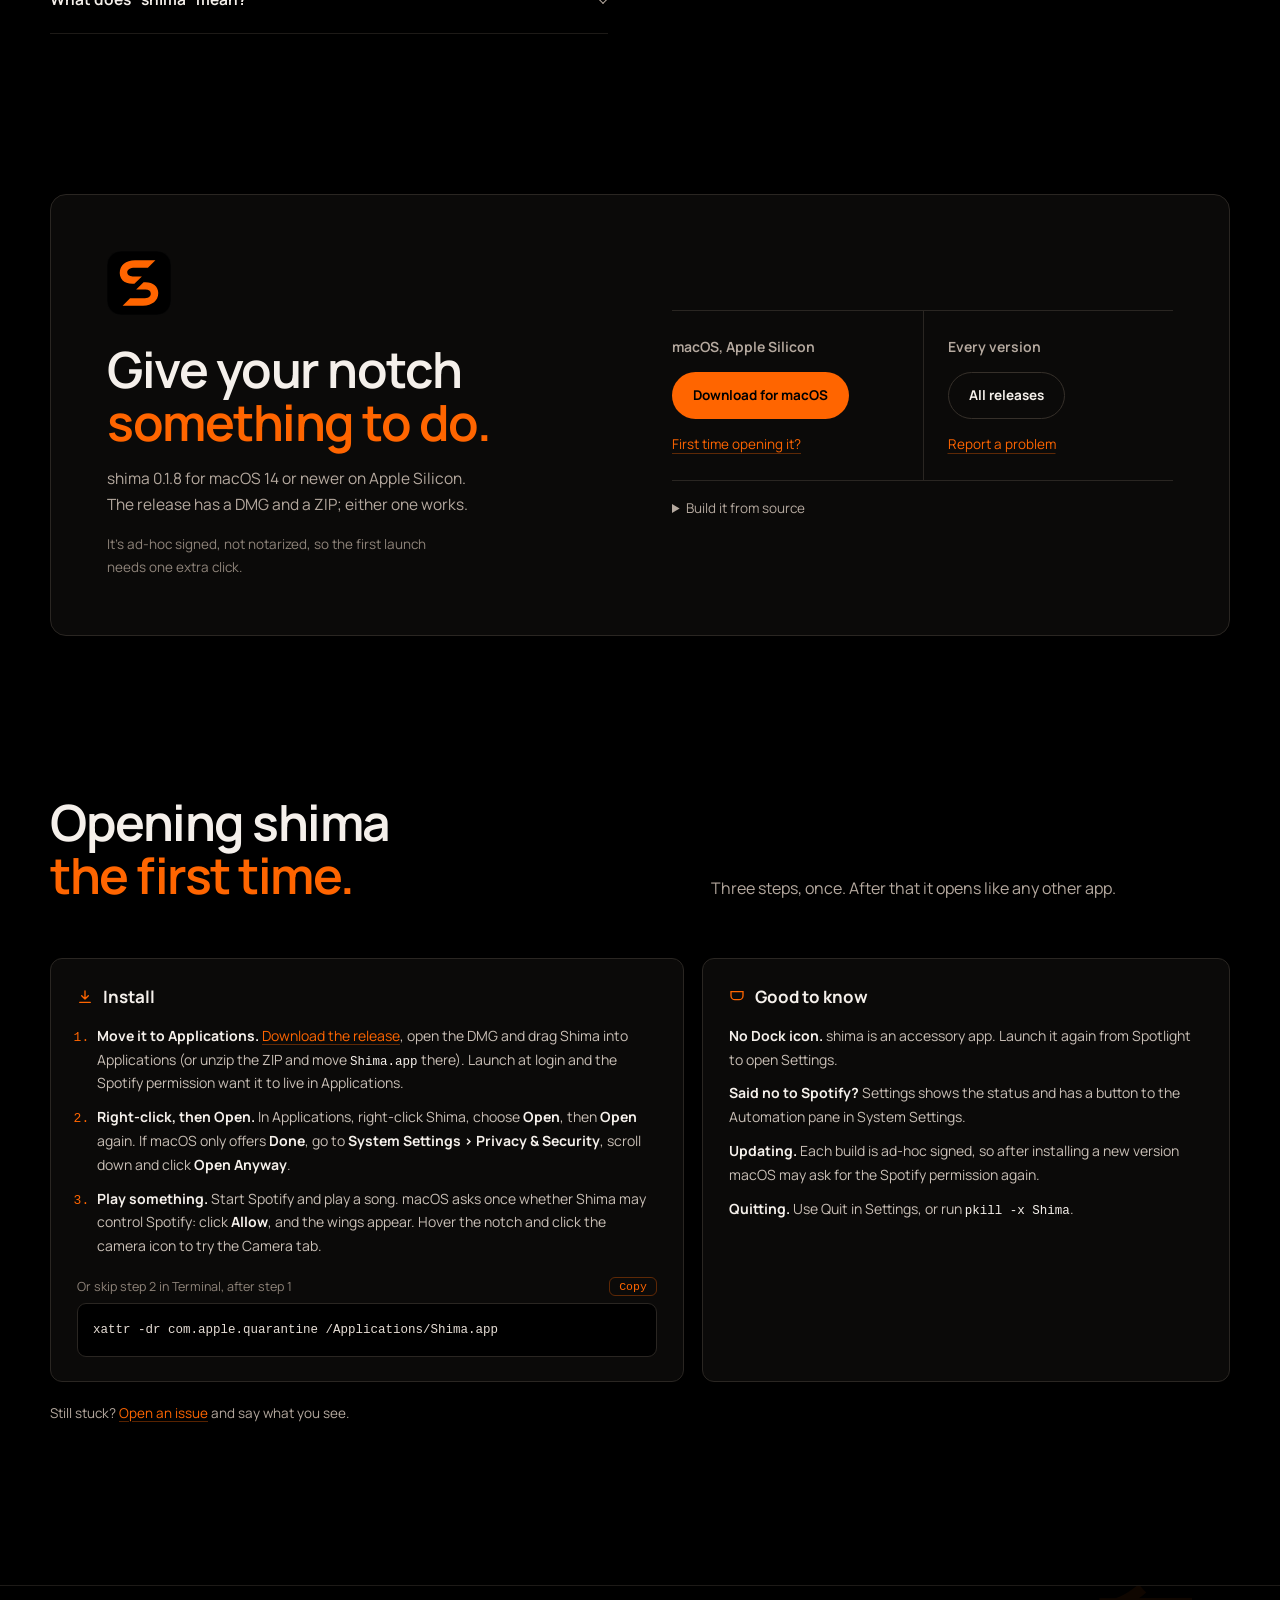
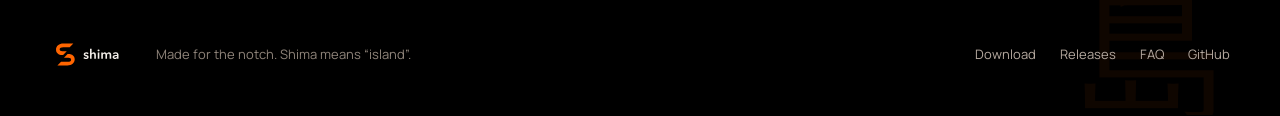
==== commit 20ec5d93: "Release 0.1.8: Calendar tab and device banners; landing page notes for 0.1.8" ====
--- a/docs/index.html
+++ b/docs/index.html
@@ -51,7 +51,7 @@
           <div><b>Free</b><span>no account, all local</span></div>
           <div><b>14+</b><span>macOS, Apple Silicon</span></div>
         </div>
-        <p class="first-time">Version 0.1.7. It isn&rsquo;t notarized yet, so the first launch takes one right-click. <a href="#first-launch">Here&rsquo;s how</a></p>
+        <p class="first-time">Version 0.1.8. It isn&rsquo;t notarized yet, so the first launch takes one right-click. <a href="#first-launch">Here&rsquo;s how</a></p>
       </div>
 
       <figure class="stage" aria-labelledby="stage-cap">
@@ -123,7 +123,7 @@
       </figure>
     </div>
   </section>
-  <div class="wrap news"><span class="tag">0.1.7</span><a href="#changelog">A camera mirror in the island: check yourself before a meeting <svg class="arrow" viewBox="0 0 16 16" aria-hidden="true"><path d="M3 8h10M9 4l4 4-4 4"/></svg></a></div>
+  <div class="wrap news"><span class="tag">0.1.8</span><a href="#changelog">Calendar, Reminders and device banners in the island <svg class="arrow" viewBox="0 0 16 16" aria-hidden="true"><path d="M3 8h10M9 4l4 4-4 4"/></svg></a></div>
 
   <section class="k-sec wrap" id="how" aria-labelledby="how-title">
     <header class="k-head">
@@ -174,7 +174,19 @@
     </header>
     <ol class="releases">
       <li class="release">
-        <div class="release-meta"><span class="version">0.1.7</span><span class="badge">Latest</span><time datetime="2026-11-22">Nov 22, 2026</time></div>
+        <div class="release-meta"><span class="version">0.1.8</span><span class="badge">Latest</span><time datetime="2026-11-23">Nov 23, 2026</time></div>
+        <div class="release-body">
+          <h3>Calendar, Reminders and device banners</h3>
+          <ul>
+            <li><b>Calendar tab:</b> today&rsquo;s date, what&rsquo;s on and what&rsquo;s due, with a month grid beside it, from the Calendar and Reminders apps you already use. Tick a reminder off from the island.</li>
+            <li><b>Device banners:</b> a three-second banner with the name and battery when AirPods, a keyboard or a mouse connects. Hover it to open the island. A Device pop-ups switch in Settings turns it off.</li>
+            <li><b>A fourth tab:</b> Home, Music, Camera and Calendar now sit along the top edge.</li>
+            <li><b>Permissions:</b> macOS asks for Calendar and Reminders the first time you open the Calendar tab, and for Bluetooth the first time shima starts after this update.</li>
+          </ul>
+        </div>
+      </li>
+      <li class="release">
+        <div class="release-meta"><span class="version">0.1.7</span><time datetime="2026-11-22">Nov 22, 2026</time></div>
         <div class="release-body">
           <h3>A camera mirror</h3>
           <ul>
@@ -195,16 +207,6 @@
           </ul>
         </div>
       </li>
-      <li class="release">
-        <div class="release-meta"><span class="version">0.1.5</span><time datetime="2026-11-22">Nov 22, 2026</time></div>
-        <div class="release-body">
-          <h3>A redesigned Settings window</h3>
-          <ul>
-          <li><b>Sidebar pages:</b> General (launch at login), Music (Spotify status and the Automation shortcut), Updates and About.</li>
-          <li><b>Quit:</b> at the bottom of the sidebar, in light and dark appearances.</li>
-          </ul>
-        </div>
-      </li>
     </ol>
     <a class="all-releases" href="releases.html">View all releases <svg class="arrow" viewBox="0 0 16 16" aria-hidden="true"><path d="M3 8h10M9 4l4 4-4 4"/></svg></a>
   </section>
@@ -215,7 +217,7 @@
       <details><summary>What is shima?</summary><p>A small Mac app that turns the MacBook notch into a Dynamic Island, like the one on the iPhone. Today it shows what Spotify is playing, a camera mirror, your calendar and reminders, and a banner when AirPods or a keyboard connects. It&rsquo;s a personal project: small, local and easy to hack on.</p></details>
       <details><summary>Is it free?</summary><p>Yes. No price, no account, no trial. The source is on <a href="https://github.com/beefysalad/Shima">GitHub</a>.</p></details>
       <details><summary>Why does macOS warn me when I open it?</summary><p>shima is ad-hoc signed and not notarized by Apple, so Gatekeeper blocks the first double-click. Right-click it and choose Open once, or use the one-line Terminal command in <a href="#first-launch">the first-launch steps</a>.</p></details>
-      <details><summary>Does it work with Apple Music or other players?</summary><p>Not yet. Version 0.1.7 talks to the Spotify desktop app only for music. Without Spotify running, the wings simply don&rsquo;t appear, and the camera and calendar are separate tabs.</p></details>
+      <details><summary>Does it work with Apple Music or other players?</summary><p>Not yet. Version 0.1.8 talks to the Spotify desktop app only for music. Without Spotify running, the wings simply don&rsquo;t appear, and the camera and calendar are separate tabs.</p></details>
       <details><summary>Will it slow my Mac down?</summary><p>It&rsquo;s built not to. While idle, it runs no timers and does no polling. While music plays it&rsquo;s event-driven, and the equalizer runs at a low frame rate; you can turn it off in Settings. The camera runs only while the Camera tab is open.</p></details>
       <details><summary>What about external monitors or a Mac without a notch?</summary><p>shima only uses the built-in display for now. On a built-in screen without a notch it becomes an invisible hover zone at the top centre. External monitors and clamshell mode are still on the list.</p></details>
       <details><summary>Where is it once it&rsquo;s running?</summary><p>There&rsquo;s no Dock icon. Launch Shima again from Spotlight or Finder to open Settings, or click the Home icon on the open island. Quit from Settings, or from the small capsule icon in the menu bar if your menu bar has room for it.</p></details>
@@ -229,7 +231,7 @@
       <div class="get-copy">
         <img class="get-icon" src="site-assets/shima-icon.svg" alt="" width="64" height="64">
         <h2 id="install-title">Give your notch <em>something to do.</em></h2>
-        <p>shima 0.1.7 for macOS 14 or newer on Apple Silicon. The release has a DMG and a ZIP; either one works.</p>
+        <p>shima 0.1.8 for macOS 14 or newer on Apple Silicon. The release has a DMG and a ZIP; either one works.</p>
         <p class="note">It&rsquo;s ad-hoc signed, not notarized, so the first launch needs one extra click.</p>
       </div>
       <div class="get-os">
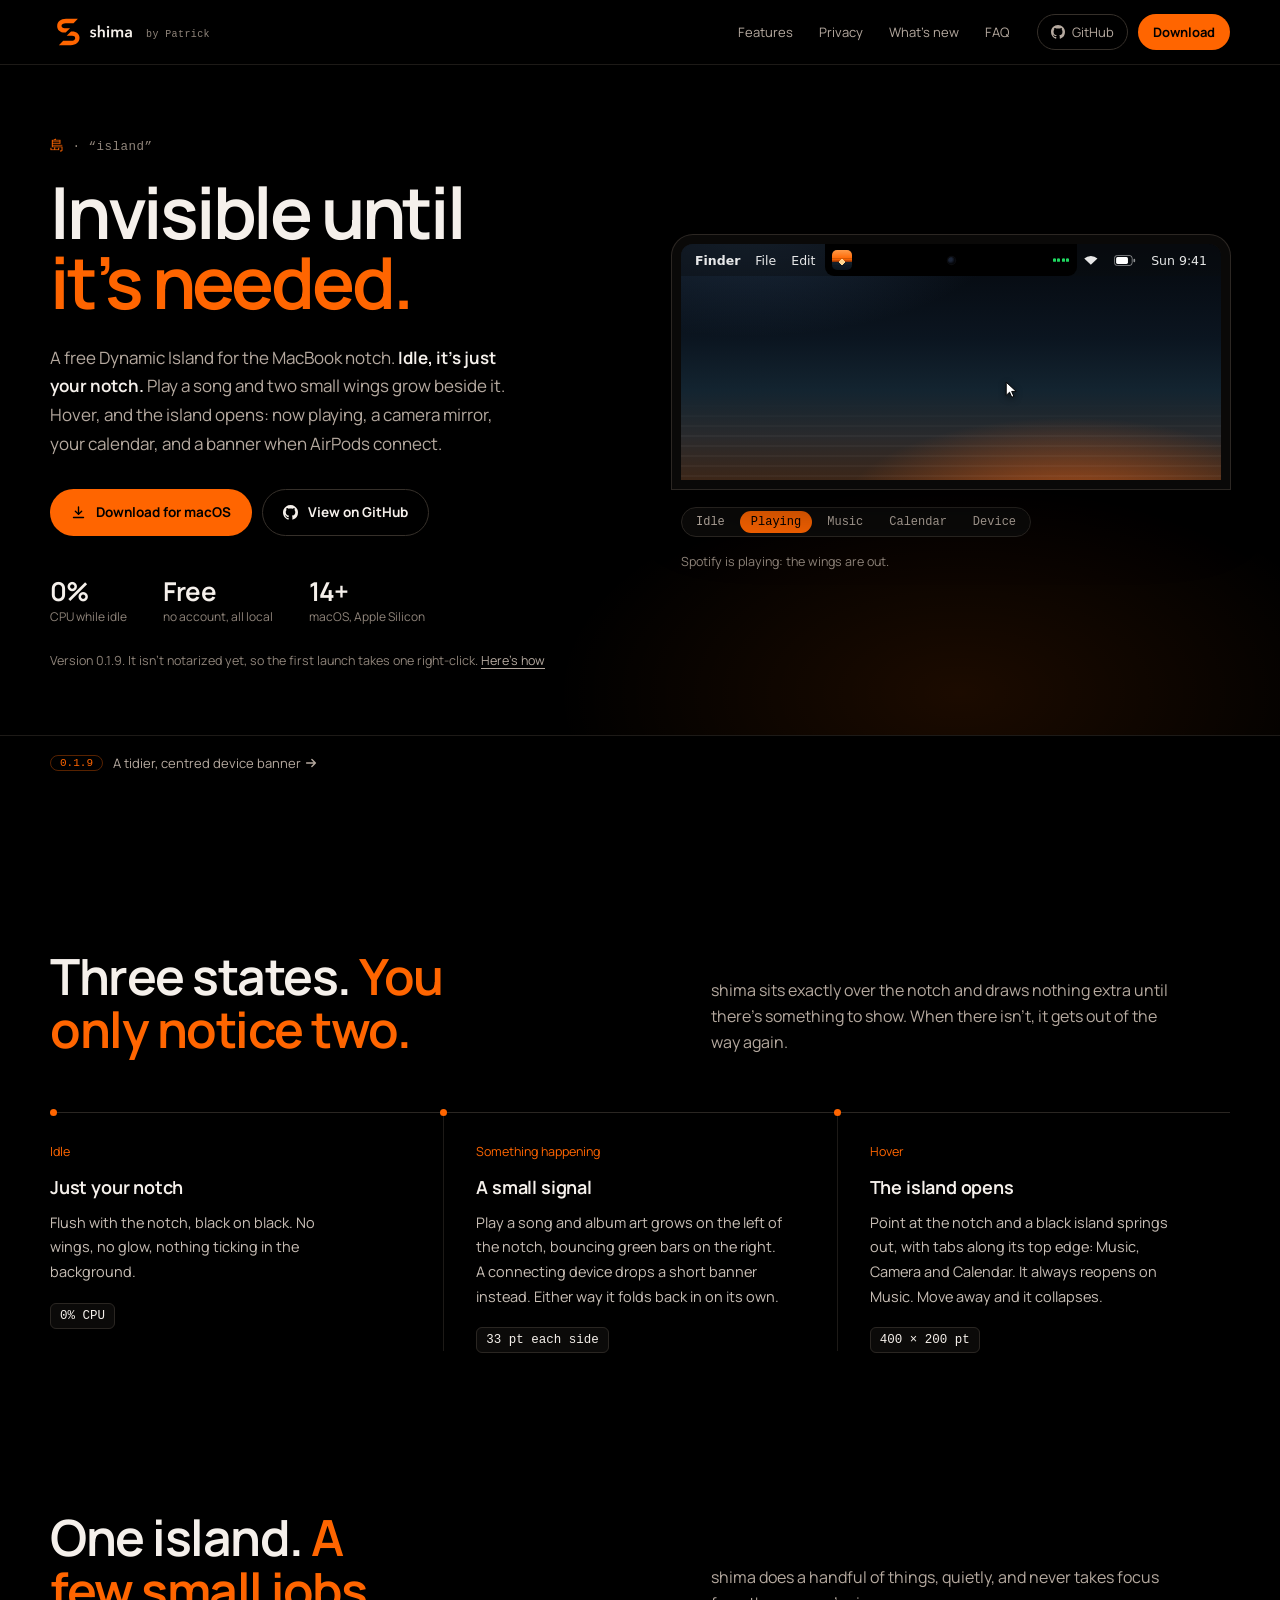
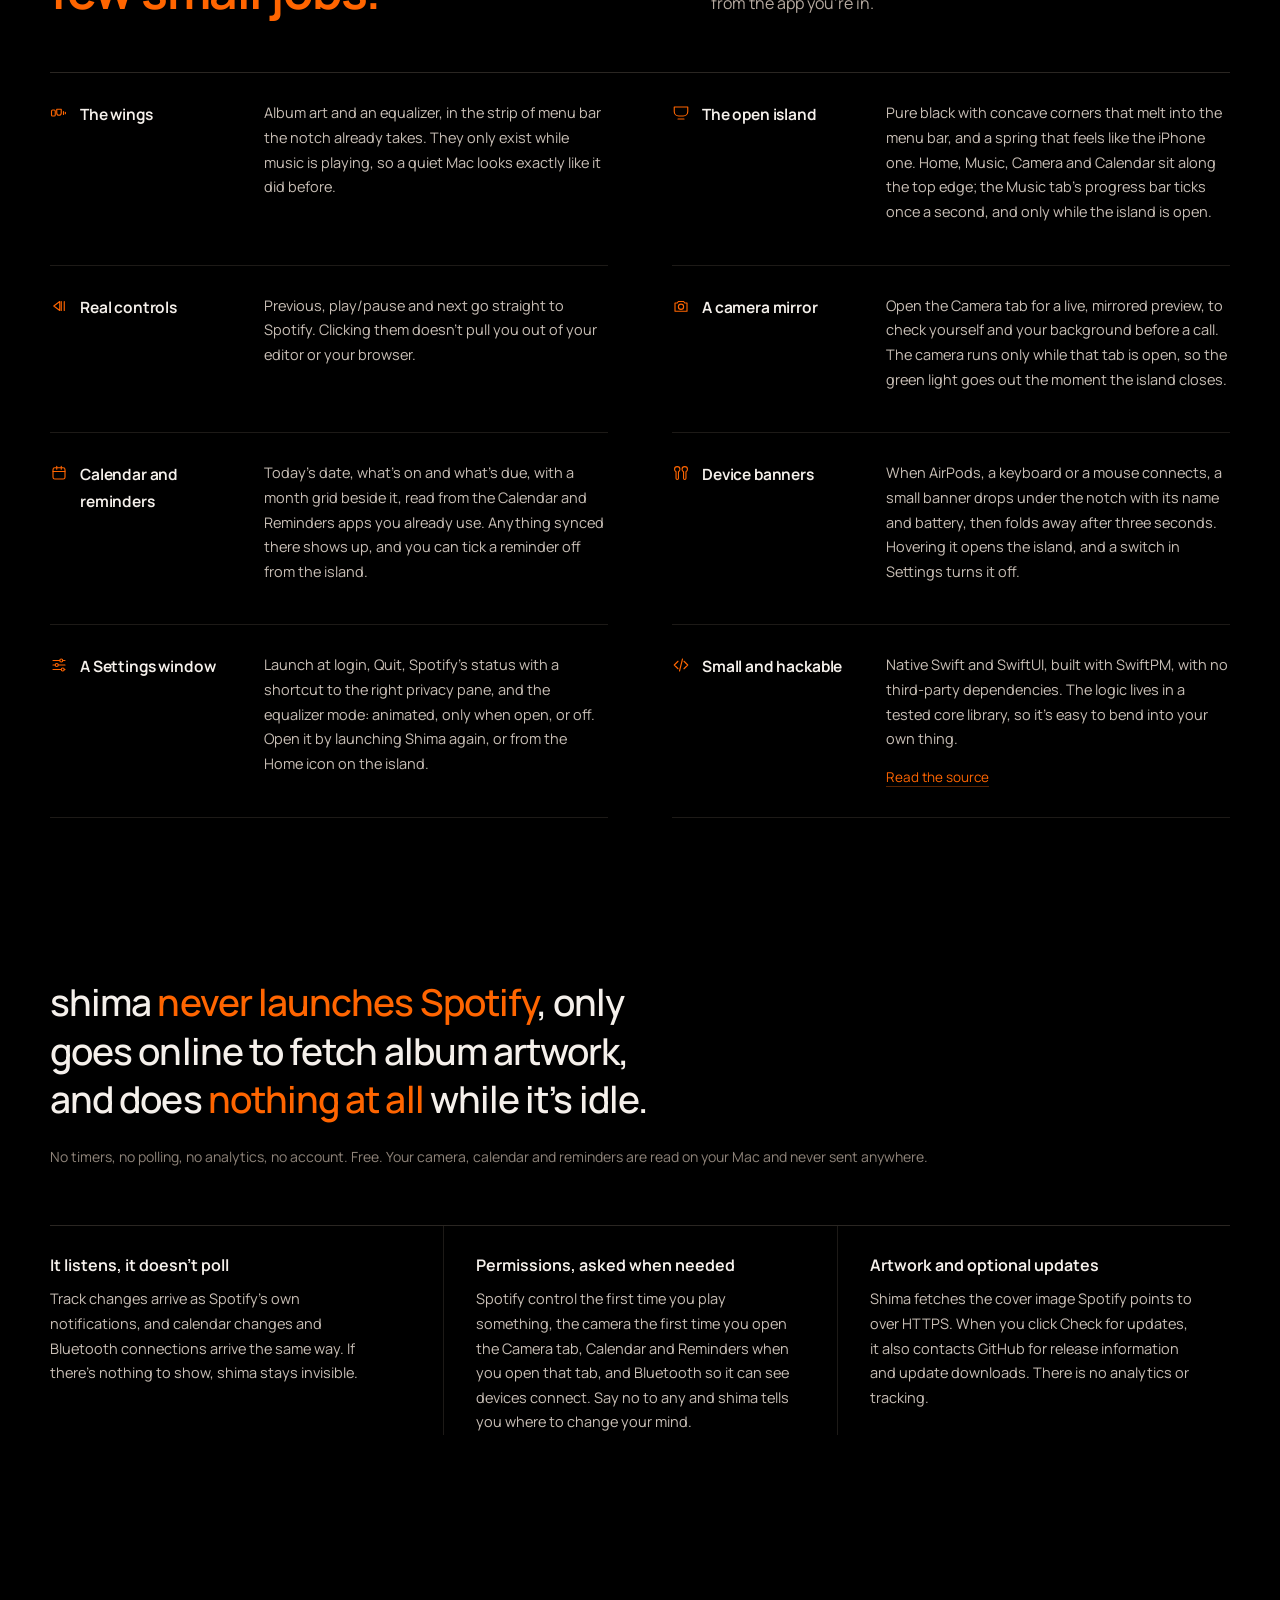
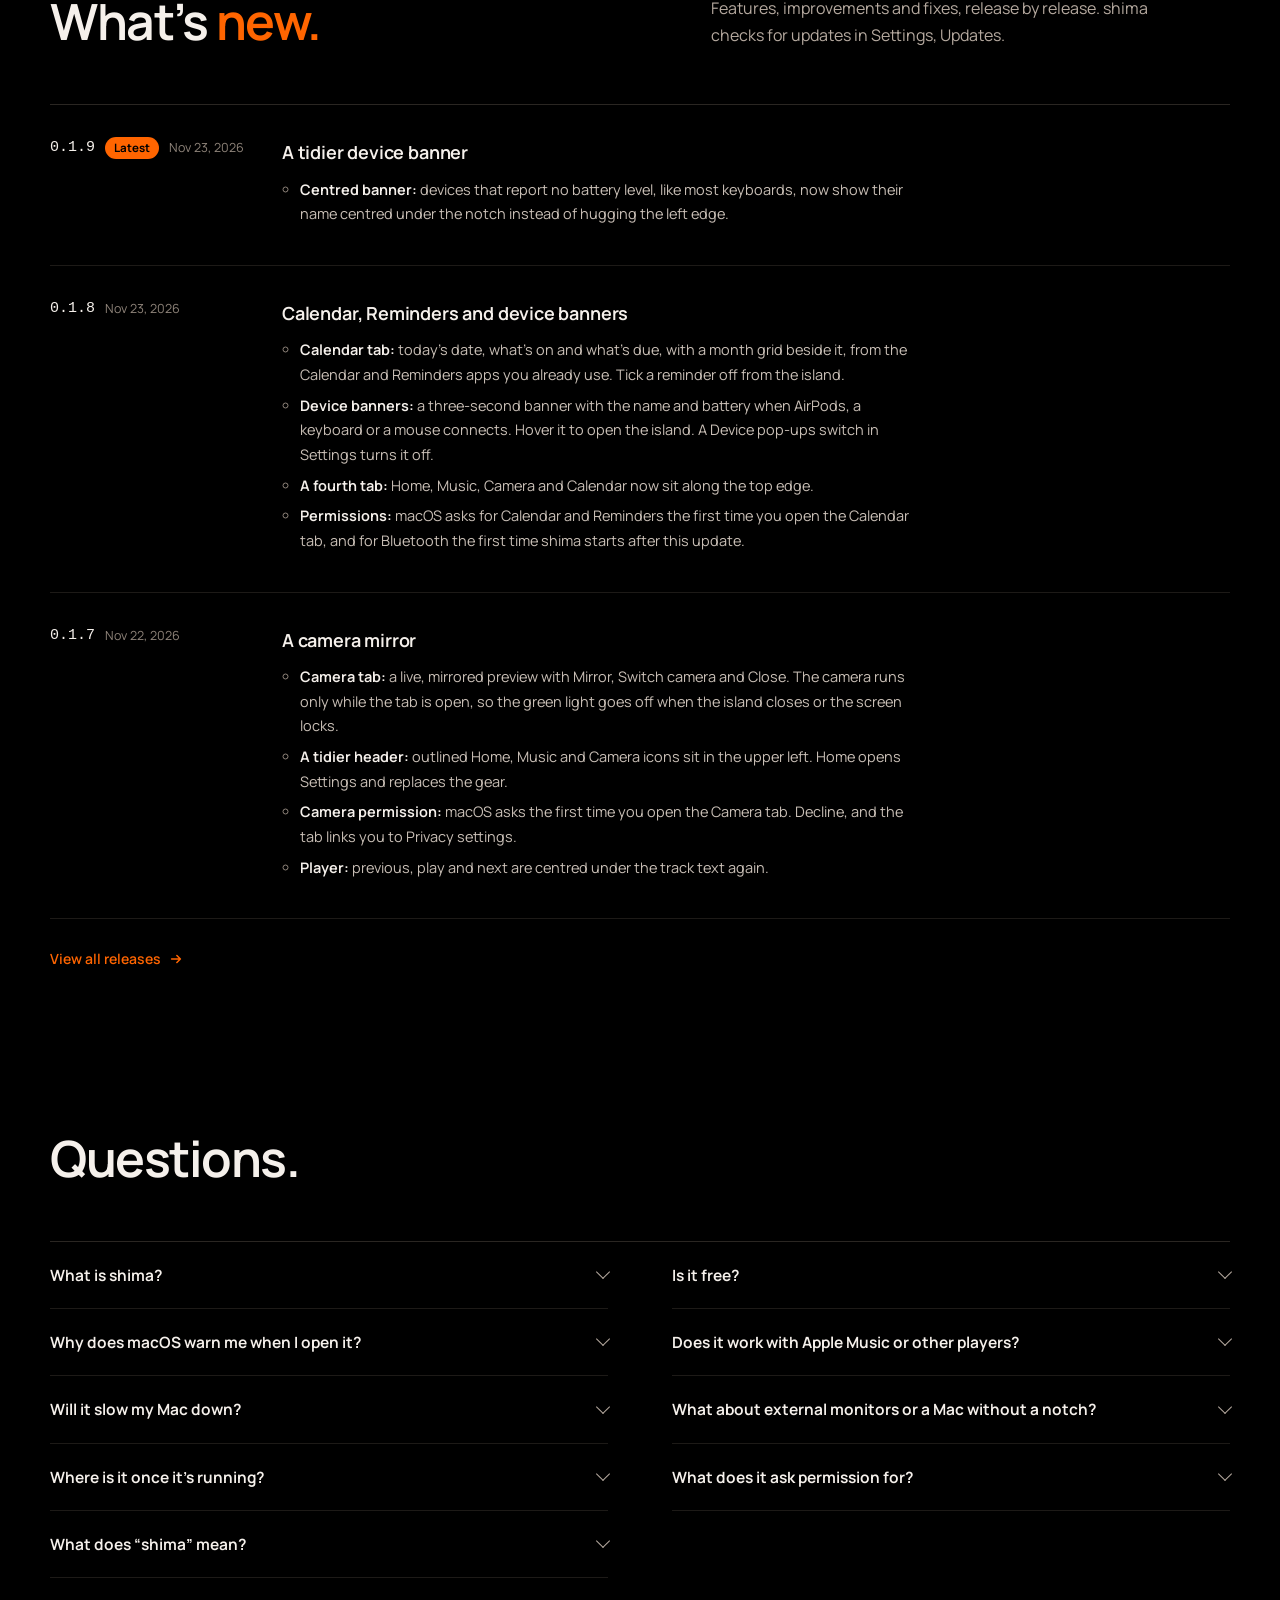
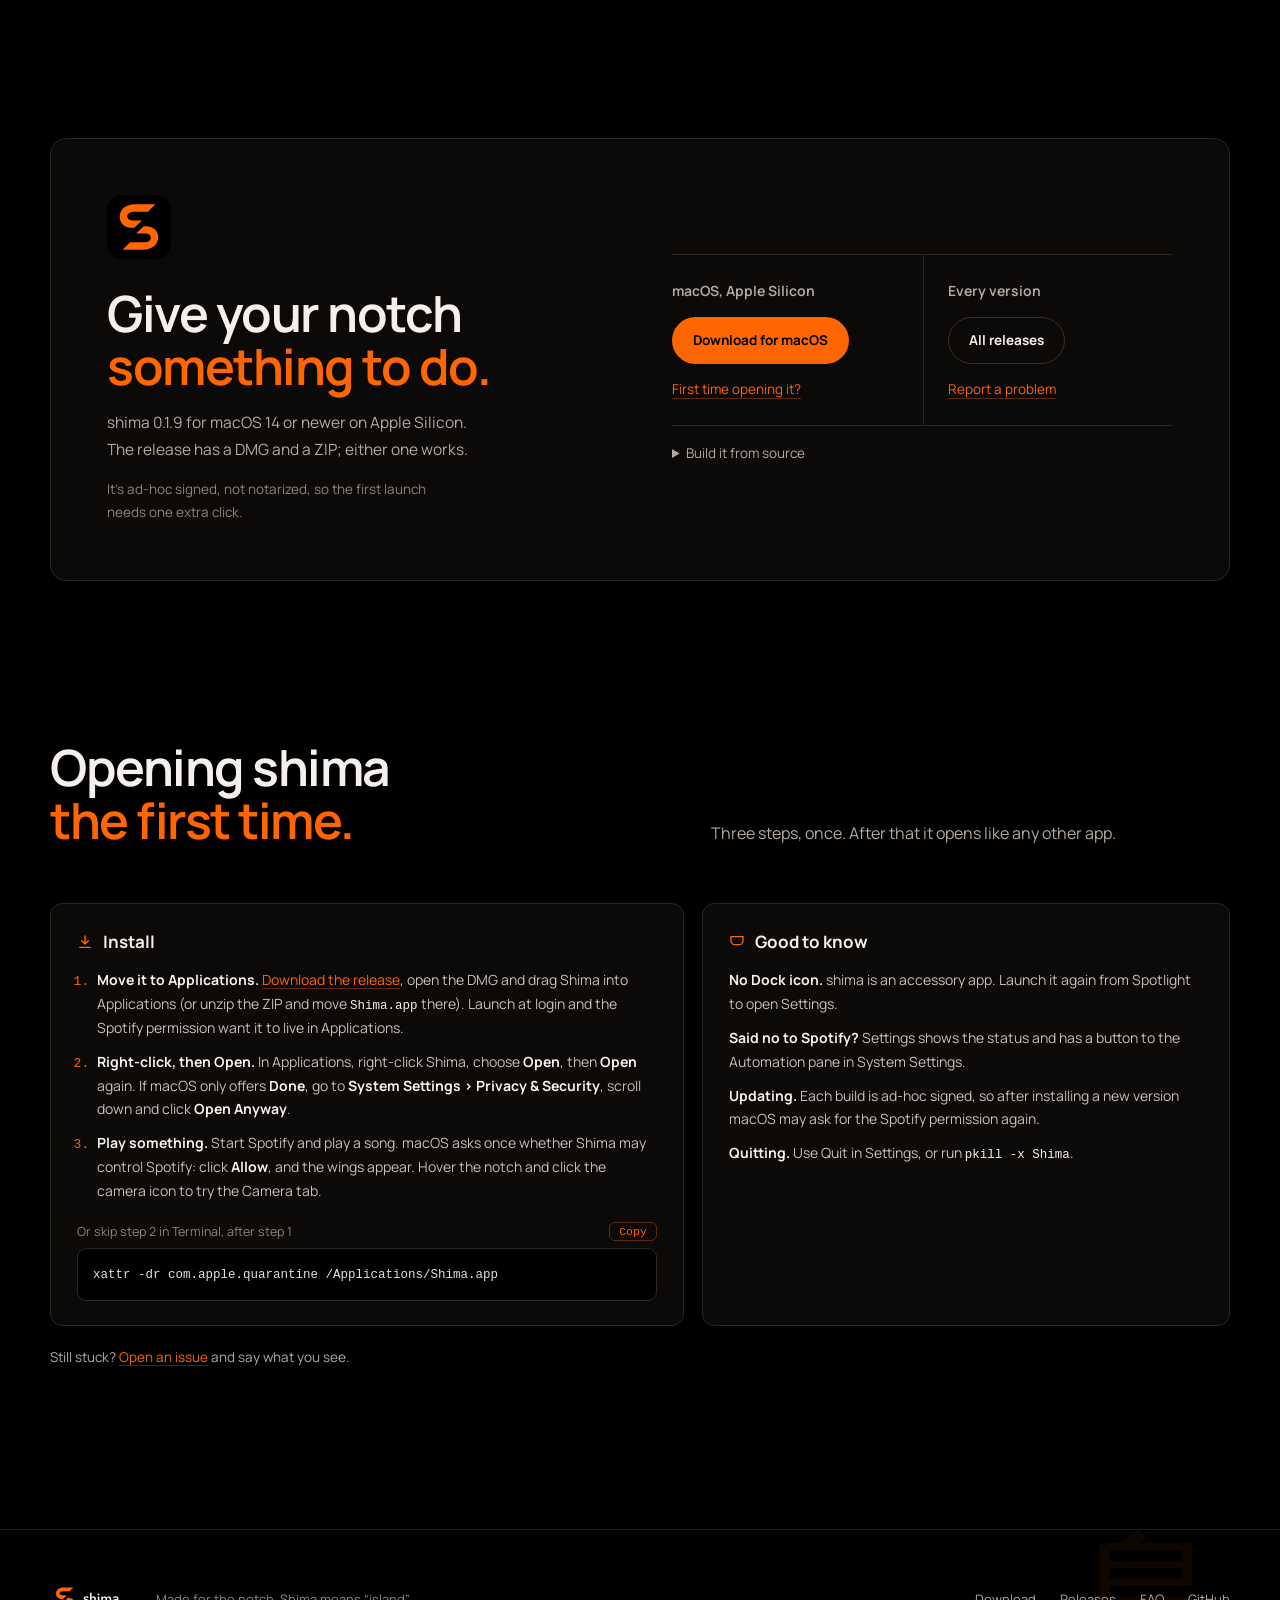
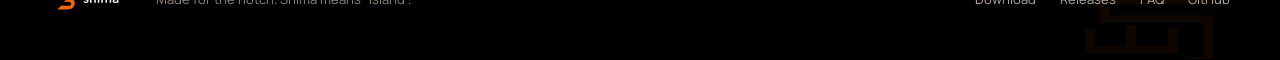
==== commit e5ab32f0: "Release 0.1.9: centre the device banner when there is no battery level" ====
--- a/docs/index.html
+++ b/docs/index.html
@@ -51,7 +51,7 @@
           <div><b>Free</b><span>no account, all local</span></div>
           <div><b>14+</b><span>macOS, Apple Silicon</span></div>
         </div>
-        <p class="first-time">Version 0.1.8. It isn&rsquo;t notarized yet, so the first launch takes one right-click. <a href="#first-launch">Here&rsquo;s how</a></p>
+        <p class="first-time">Version 0.1.9. It isn&rsquo;t notarized yet, so the first launch takes one right-click. <a href="#first-launch">Here&rsquo;s how</a></p>
       </div>
 
       <figure class="stage" aria-labelledby="stage-cap">
@@ -123,7 +123,7 @@
       </figure>
     </div>
   </section>
-  <div class="wrap news"><span class="tag">0.1.8</span><a href="#changelog">Calendar, Reminders and device banners in the island <svg class="arrow" viewBox="0 0 16 16" aria-hidden="true"><path d="M3 8h10M9 4l4 4-4 4"/></svg></a></div>
+  <div class="wrap news"><span class="tag">0.1.9</span><a href="#changelog">A tidier, centred device banner <svg class="arrow" viewBox="0 0 16 16" aria-hidden="true"><path d="M3 8h10M9 4l4 4-4 4"/></svg></a></div>
 
   <section class="k-sec wrap" id="how" aria-labelledby="how-title">
     <header class="k-head">
@@ -174,7 +174,16 @@
     </header>
     <ol class="releases">
       <li class="release">
-        <div class="release-meta"><span class="version">0.1.8</span><span class="badge">Latest</span><time datetime="2026-11-23">Nov 23, 2026</time></div>
+        <div class="release-meta"><span class="version">0.1.9</span><span class="badge">Latest</span><time datetime="2026-11-23">Nov 23, 2026</time></div>
+        <div class="release-body">
+          <h3>A tidier device banner</h3>
+          <ul>
+            <li><b>Centred banner:</b> devices that report no battery level, like most keyboards, now show their name centred under the notch instead of hugging the left edge.</li>
+          </ul>
+        </div>
+      </li>
+      <li class="release">
+        <div class="release-meta"><span class="version">0.1.8</span><time datetime="2026-11-23">Nov 23, 2026</time></div>
         <div class="release-body">
           <h3>Calendar, Reminders and device banners</h3>
           <ul>
@@ -197,16 +206,6 @@
           </ul>
         </div>
       </li>
-      <li class="release">
-        <div class="release-meta"><span class="version">0.1.6</span><time datetime="2026-11-22">Nov 22, 2026</time></div>
-        <div class="release-body">
-          <h3>Settings, closer to the design</h3>
-          <ul>
-          <li><b>Real logos:</b> the Shima mark in the sidebar, the About page and the menu bar, and Spotify&rsquo;s own assets in the player.</li>
-          <li><b>Matched layout:</b> an 880 &times; 620 dark window with a 200-point sidebar and grouped rows. The equalizer selector moved into Music.</li>
-          </ul>
-        </div>
-      </li>
     </ol>
     <a class="all-releases" href="releases.html">View all releases <svg class="arrow" viewBox="0 0 16 16" aria-hidden="true"><path d="M3 8h10M9 4l4 4-4 4"/></svg></a>
   </section>
@@ -217,7 +216,7 @@
       <details><summary>What is shima?</summary><p>A small Mac app that turns the MacBook notch into a Dynamic Island, like the one on the iPhone. Today it shows what Spotify is playing, a camera mirror, your calendar and reminders, and a banner when AirPods or a keyboard connects. It&rsquo;s a personal project: small, local and easy to hack on.</p></details>
       <details><summary>Is it free?</summary><p>Yes. No price, no account, no trial. The source is on <a href="https://github.com/beefysalad/Shima">GitHub</a>.</p></details>
       <details><summary>Why does macOS warn me when I open it?</summary><p>shima is ad-hoc signed and not notarized by Apple, so Gatekeeper blocks the first double-click. Right-click it and choose Open once, or use the one-line Terminal command in <a href="#first-launch">the first-launch steps</a>.</p></details>
-      <details><summary>Does it work with Apple Music or other players?</summary><p>Not yet. Version 0.1.8 talks to the Spotify desktop app only for music. Without Spotify running, the wings simply don&rsquo;t appear, and the camera and calendar are separate tabs.</p></details>
+      <details><summary>Does it work with Apple Music or other players?</summary><p>Not yet. Version 0.1.9 talks to the Spotify desktop app only for music. Without Spotify running, the wings simply don&rsquo;t appear, and the camera and calendar are separate tabs.</p></details>
       <details><summary>Will it slow my Mac down?</summary><p>It&rsquo;s built not to. While idle, it runs no timers and does no polling. While music plays it&rsquo;s event-driven, and the equalizer runs at a low frame rate; you can turn it off in Settings. The camera runs only while the Camera tab is open.</p></details>
       <details><summary>What about external monitors or a Mac without a notch?</summary><p>shima only uses the built-in display for now. On a built-in screen without a notch it becomes an invisible hover zone at the top centre. External monitors and clamshell mode are still on the list.</p></details>
       <details><summary>Where is it once it&rsquo;s running?</summary><p>There&rsquo;s no Dock icon. Launch Shima again from Spotlight or Finder to open Settings, or click the Home icon on the open island. Quit from Settings, or from the small capsule icon in the menu bar if your menu bar has room for it.</p></details>
@@ -231,7 +230,7 @@
       <div class="get-copy">
         <img class="get-icon" src="site-assets/shima-icon.svg" alt="" width="64" height="64">
         <h2 id="install-title">Give your notch <em>something to do.</em></h2>
-        <p>shima 0.1.8 for macOS 14 or newer on Apple Silicon. The release has a DMG and a ZIP; either one works.</p>
+        <p>shima 0.1.9 for macOS 14 or newer on Apple Silicon. The release has a DMG and a ZIP; either one works.</p>
         <p class="note">It&rsquo;s ad-hoc signed, not notarized, so the first launch needs one extra click.</p>
       </div>
       <div class="get-os">
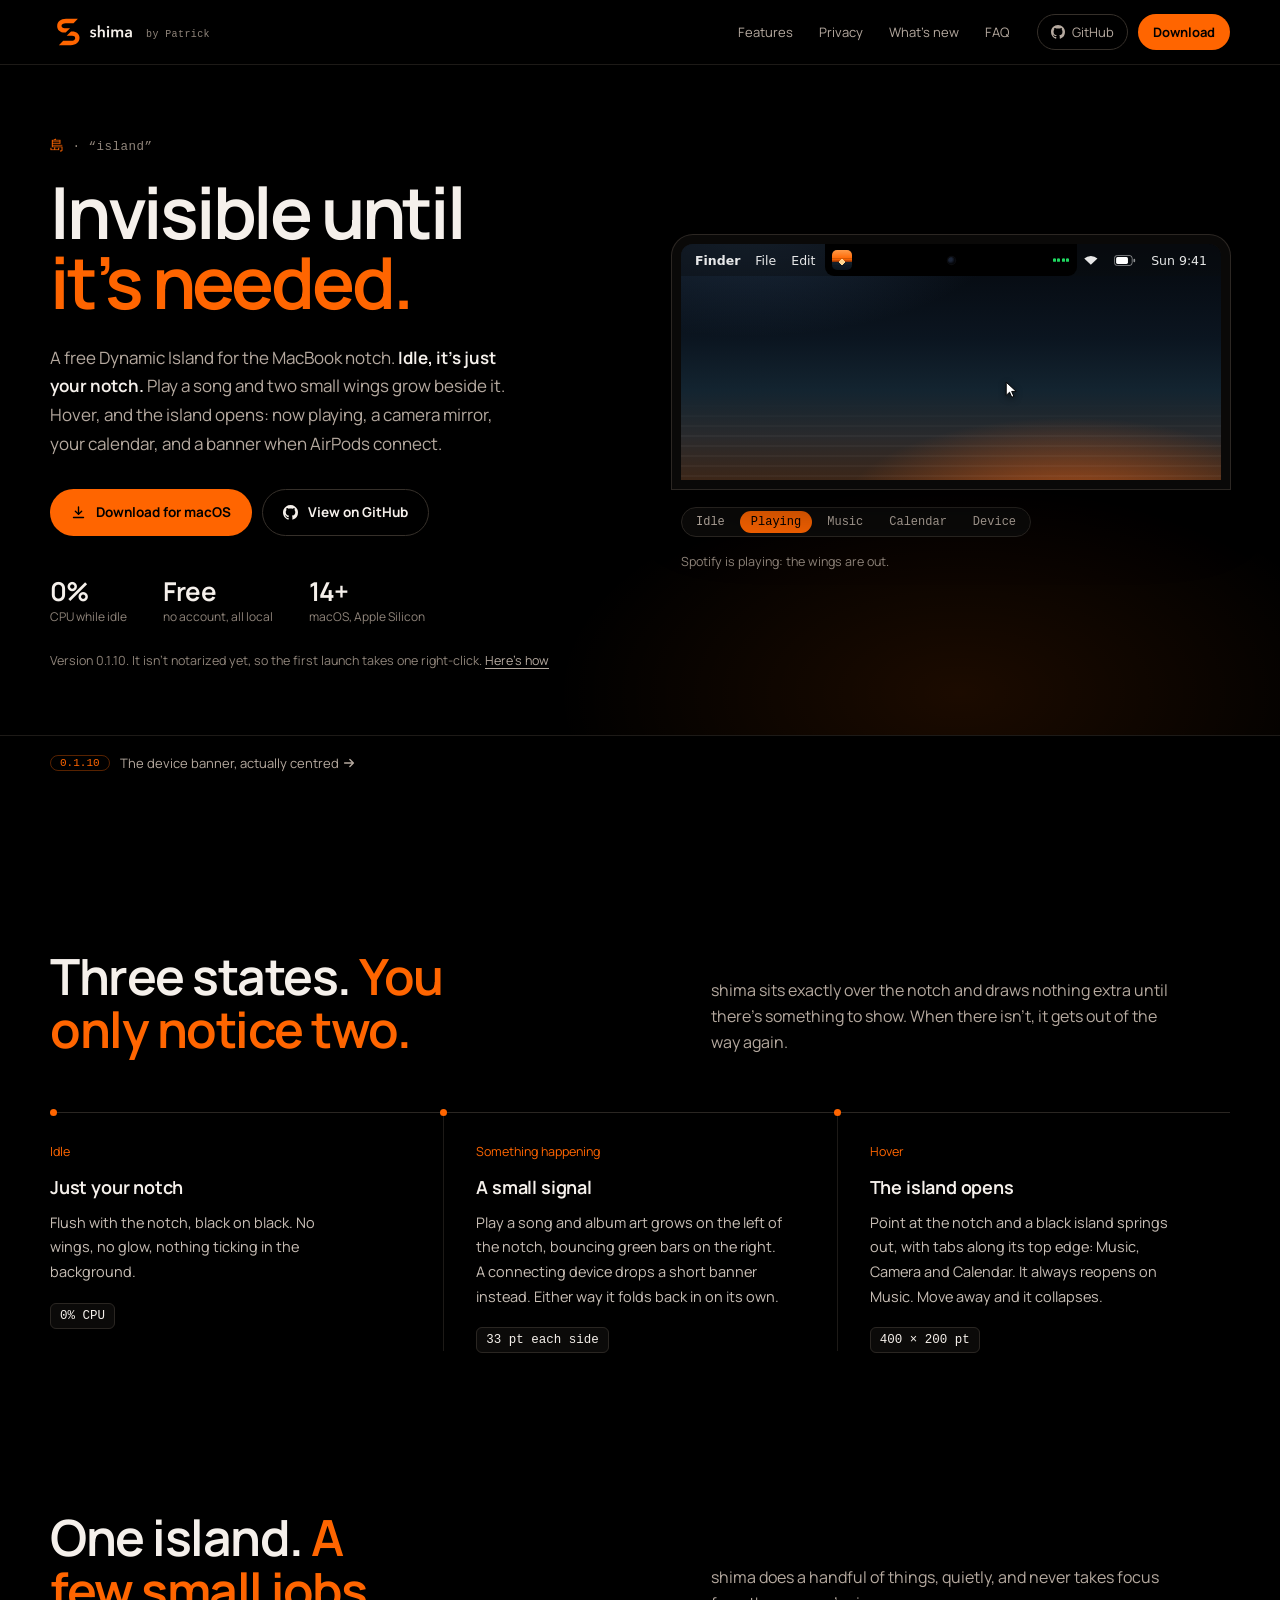
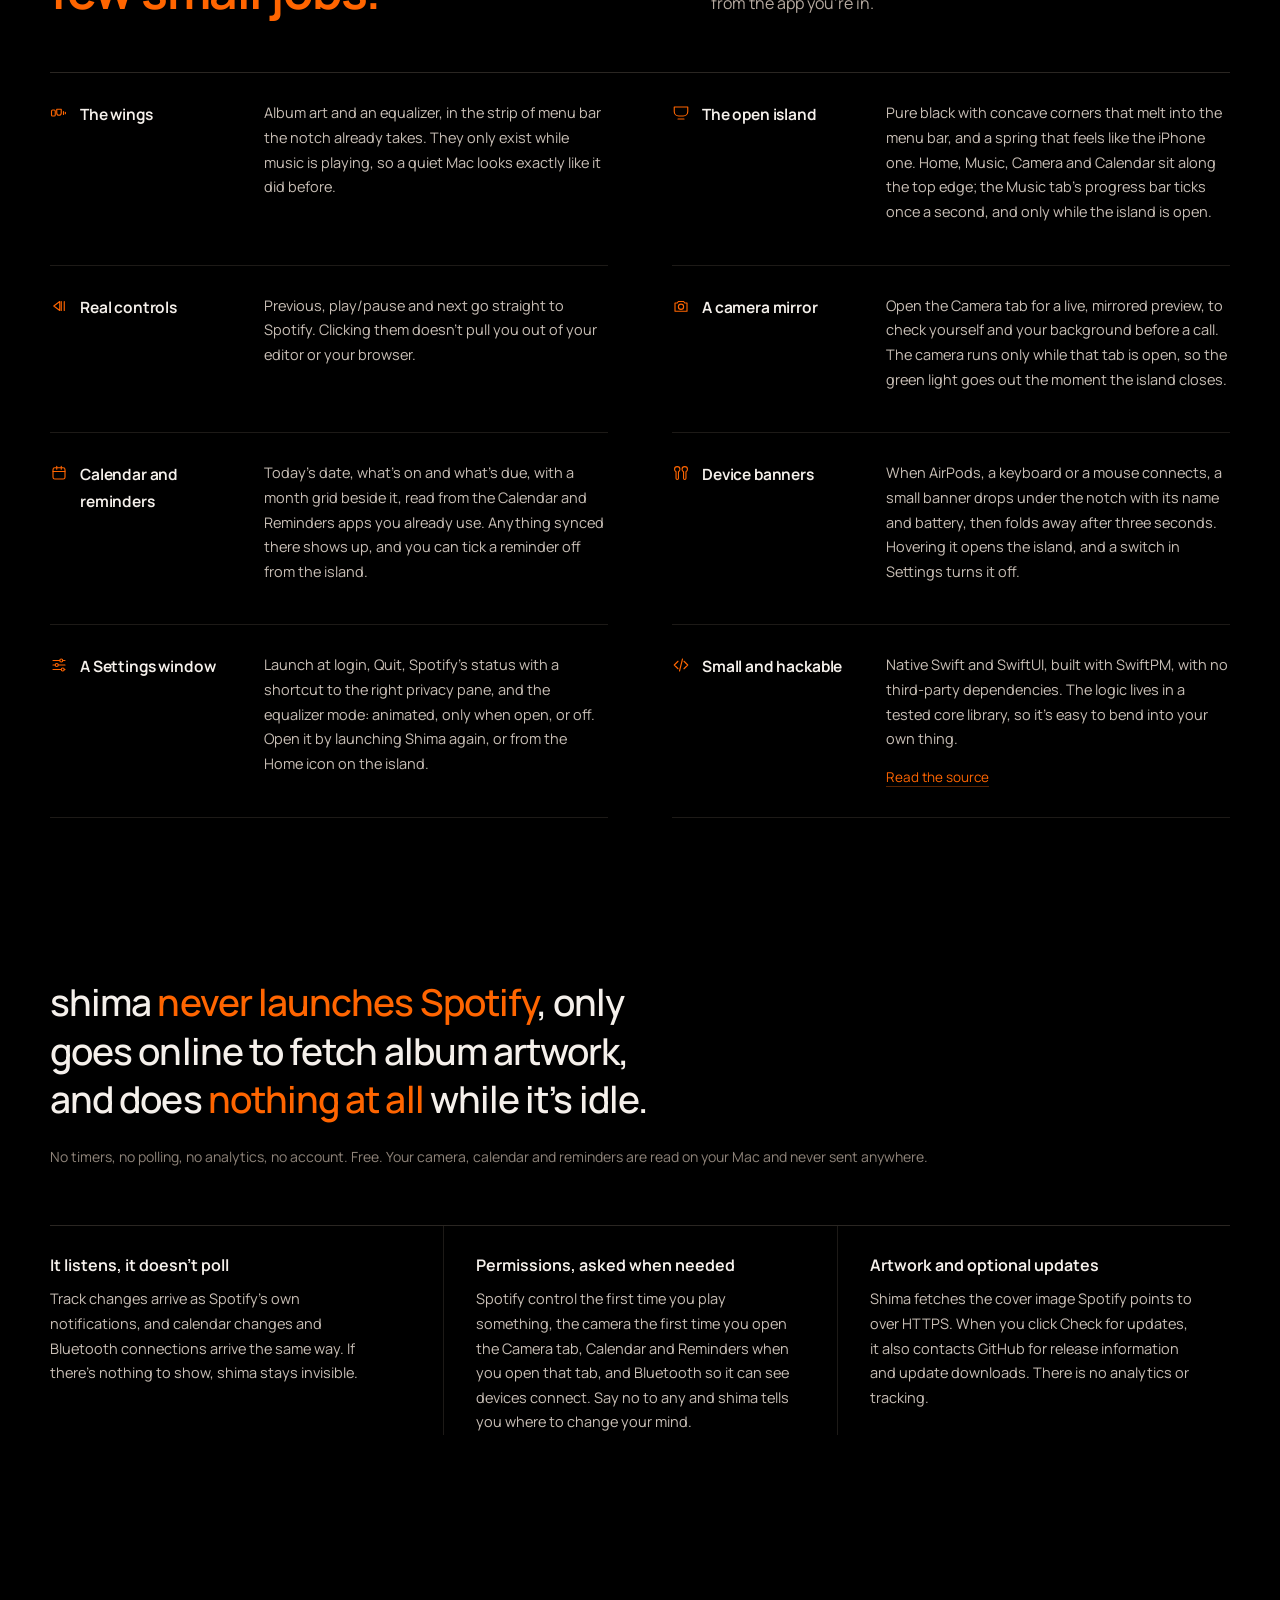
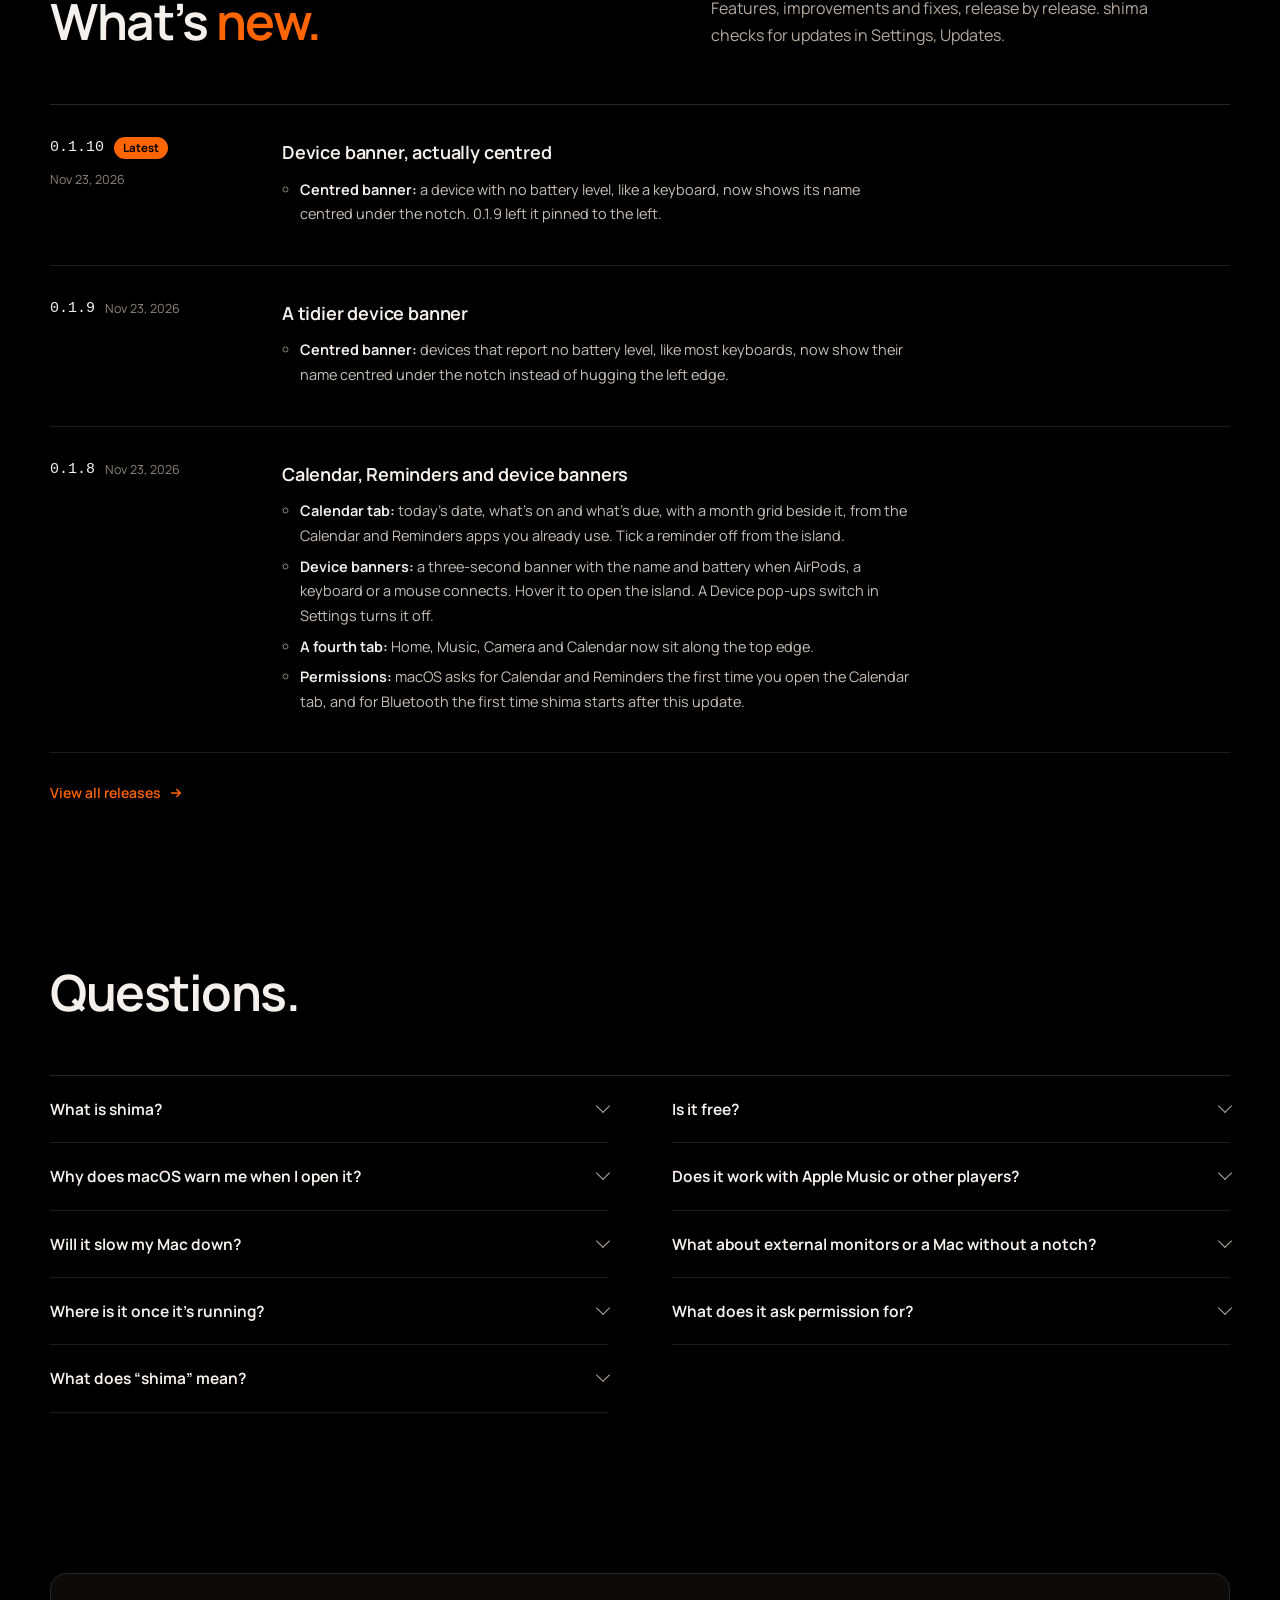
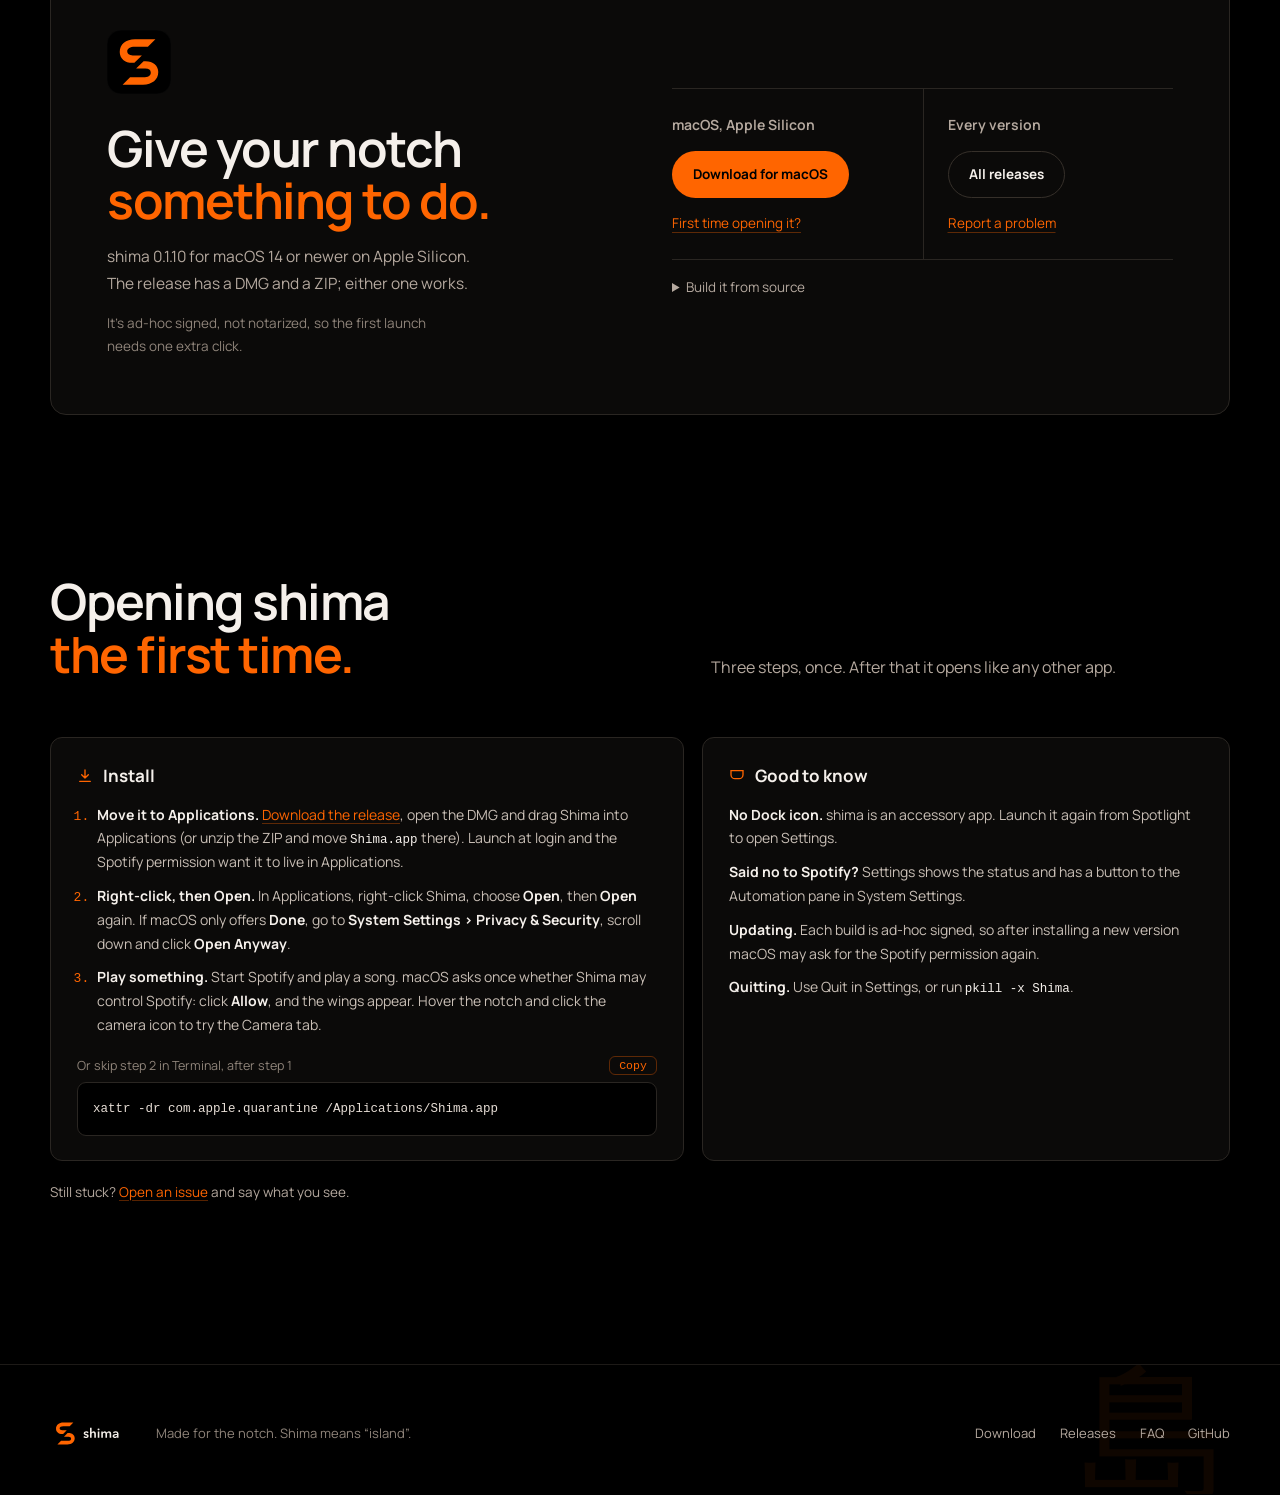
==== commit a7c50989: "Release 0.1.10: device banner centred when there is no battery level" ====
--- a/docs/index.html
+++ b/docs/index.html
@@ -51,7 +51,7 @@
           <div><b>Free</b><span>no account, all local</span></div>
           <div><b>14+</b><span>macOS, Apple Silicon</span></div>
         </div>
-        <p class="first-time">Version 0.1.9. It isn&rsquo;t notarized yet, so the first launch takes one right-click. <a href="#first-launch">Here&rsquo;s how</a></p>
+        <p class="first-time">Version 0.1.10. It isn&rsquo;t notarized yet, so the first launch takes one right-click. <a href="#first-launch">Here&rsquo;s how</a></p>
       </div>
 
       <figure class="stage" aria-labelledby="stage-cap">
@@ -123,7 +123,7 @@
       </figure>
     </div>
   </section>
-  <div class="wrap news"><span class="tag">0.1.9</span><a href="#changelog">A tidier, centred device banner <svg class="arrow" viewBox="0 0 16 16" aria-hidden="true"><path d="M3 8h10M9 4l4 4-4 4"/></svg></a></div>
+  <div class="wrap news"><span class="tag">0.1.10</span><a href="#changelog">The device banner, actually centred <svg class="arrow" viewBox="0 0 16 16" aria-hidden="true"><path d="M3 8h10M9 4l4 4-4 4"/></svg></a></div>
 
   <section class="k-sec wrap" id="how" aria-labelledby="how-title">
     <header class="k-head">
@@ -174,7 +174,16 @@
     </header>
     <ol class="releases">
       <li class="release">
-        <div class="release-meta"><span class="version">0.1.9</span><span class="badge">Latest</span><time datetime="2026-11-23">Nov 23, 2026</time></div>
+        <div class="release-meta"><span class="version">0.1.10</span><span class="badge">Latest</span><time datetime="2026-11-23">Nov 23, 2026</time></div>
+        <div class="release-body">
+          <h3>Device banner, actually centred</h3>
+          <ul>
+            <li><b>Centred banner:</b> a device with no battery level, like a keyboard, now shows its name centred under the notch. 0.1.9 left it pinned to the left.</li>
+          </ul>
+        </div>
+      </li>
+      <li class="release">
+        <div class="release-meta"><span class="version">0.1.9</span><time datetime="2026-11-23">Nov 23, 2026</time></div>
         <div class="release-body">
           <h3>A tidier device banner</h3>
           <ul>
@@ -194,18 +203,6 @@
           </ul>
         </div>
       </li>
-      <li class="release">
-        <div class="release-meta"><span class="version">0.1.7</span><time datetime="2026-11-22">Nov 22, 2026</time></div>
-        <div class="release-body">
-          <h3>A camera mirror</h3>
-          <ul>
-          <li><b>Camera tab:</b> a live, mirrored preview with Mirror, Switch camera and Close. The camera runs only while the tab is open, so the green light goes off when the island closes or the screen locks.</li>
-          <li><b>A tidier header:</b> outlined Home, Music and Camera icons sit in the upper left. Home opens Settings and replaces the gear.</li>
-          <li><b>Camera permission:</b> macOS asks the first time you open the Camera tab. Decline, and the tab links you to Privacy settings.</li>
-          <li><b>Player:</b> previous, play and next are centred under the track text again.</li>
-          </ul>
-        </div>
-      </li>
     </ol>
     <a class="all-releases" href="releases.html">View all releases <svg class="arrow" viewBox="0 0 16 16" aria-hidden="true"><path d="M3 8h10M9 4l4 4-4 4"/></svg></a>
   </section>
@@ -216,7 +213,7 @@
       <details><summary>What is shima?</summary><p>A small Mac app that turns the MacBook notch into a Dynamic Island, like the one on the iPhone. Today it shows what Spotify is playing, a camera mirror, your calendar and reminders, and a banner when AirPods or a keyboard connects. It&rsquo;s a personal project: small, local and easy to hack on.</p></details>
       <details><summary>Is it free?</summary><p>Yes. No price, no account, no trial. The source is on <a href="https://github.com/beefysalad/Shima">GitHub</a>.</p></details>
       <details><summary>Why does macOS warn me when I open it?</summary><p>shima is ad-hoc signed and not notarized by Apple, so Gatekeeper blocks the first double-click. Right-click it and choose Open once, or use the one-line Terminal command in <a href="#first-launch">the first-launch steps</a>.</p></details>
-      <details><summary>Does it work with Apple Music or other players?</summary><p>Not yet. Version 0.1.9 talks to the Spotify desktop app only for music. Without Spotify running, the wings simply don&rsquo;t appear, and the camera and calendar are separate tabs.</p></details>
+      <details><summary>Does it work with Apple Music or other players?</summary><p>Not yet. Version 0.1.10 talks to the Spotify desktop app only for music. Without Spotify running, the wings simply don&rsquo;t appear, and the camera and calendar are separate tabs.</p></details>
       <details><summary>Will it slow my Mac down?</summary><p>It&rsquo;s built not to. While idle, it runs no timers and does no polling. While music plays it&rsquo;s event-driven, and the equalizer runs at a low frame rate; you can turn it off in Settings. The camera runs only while the Camera tab is open.</p></details>
       <details><summary>What about external monitors or a Mac without a notch?</summary><p>shima only uses the built-in display for now. On a built-in screen without a notch it becomes an invisible hover zone at the top centre. External monitors and clamshell mode are still on the list.</p></details>
       <details><summary>Where is it once it&rsquo;s running?</summary><p>There&rsquo;s no Dock icon. Launch Shima again from Spotlight or Finder to open Settings, or click the Home icon on the open island. Quit from Settings, or from the small capsule icon in the menu bar if your menu bar has room for it.</p></details>
@@ -230,7 +227,7 @@
       <div class="get-copy">
         <img class="get-icon" src="site-assets/shima-icon.svg" alt="" width="64" height="64">
         <h2 id="install-title">Give your notch <em>something to do.</em></h2>
-        <p>shima 0.1.9 for macOS 14 or newer on Apple Silicon. The release has a DMG and a ZIP; either one works.</p>
+        <p>shima 0.1.10 for macOS 14 or newer on Apple Silicon. The release has a DMG and a ZIP; either one works.</p>
         <p class="note">It&rsquo;s ad-hoc signed, not notarized, so the first launch needs one extra click.</p>
       </div>
       <div class="get-os">
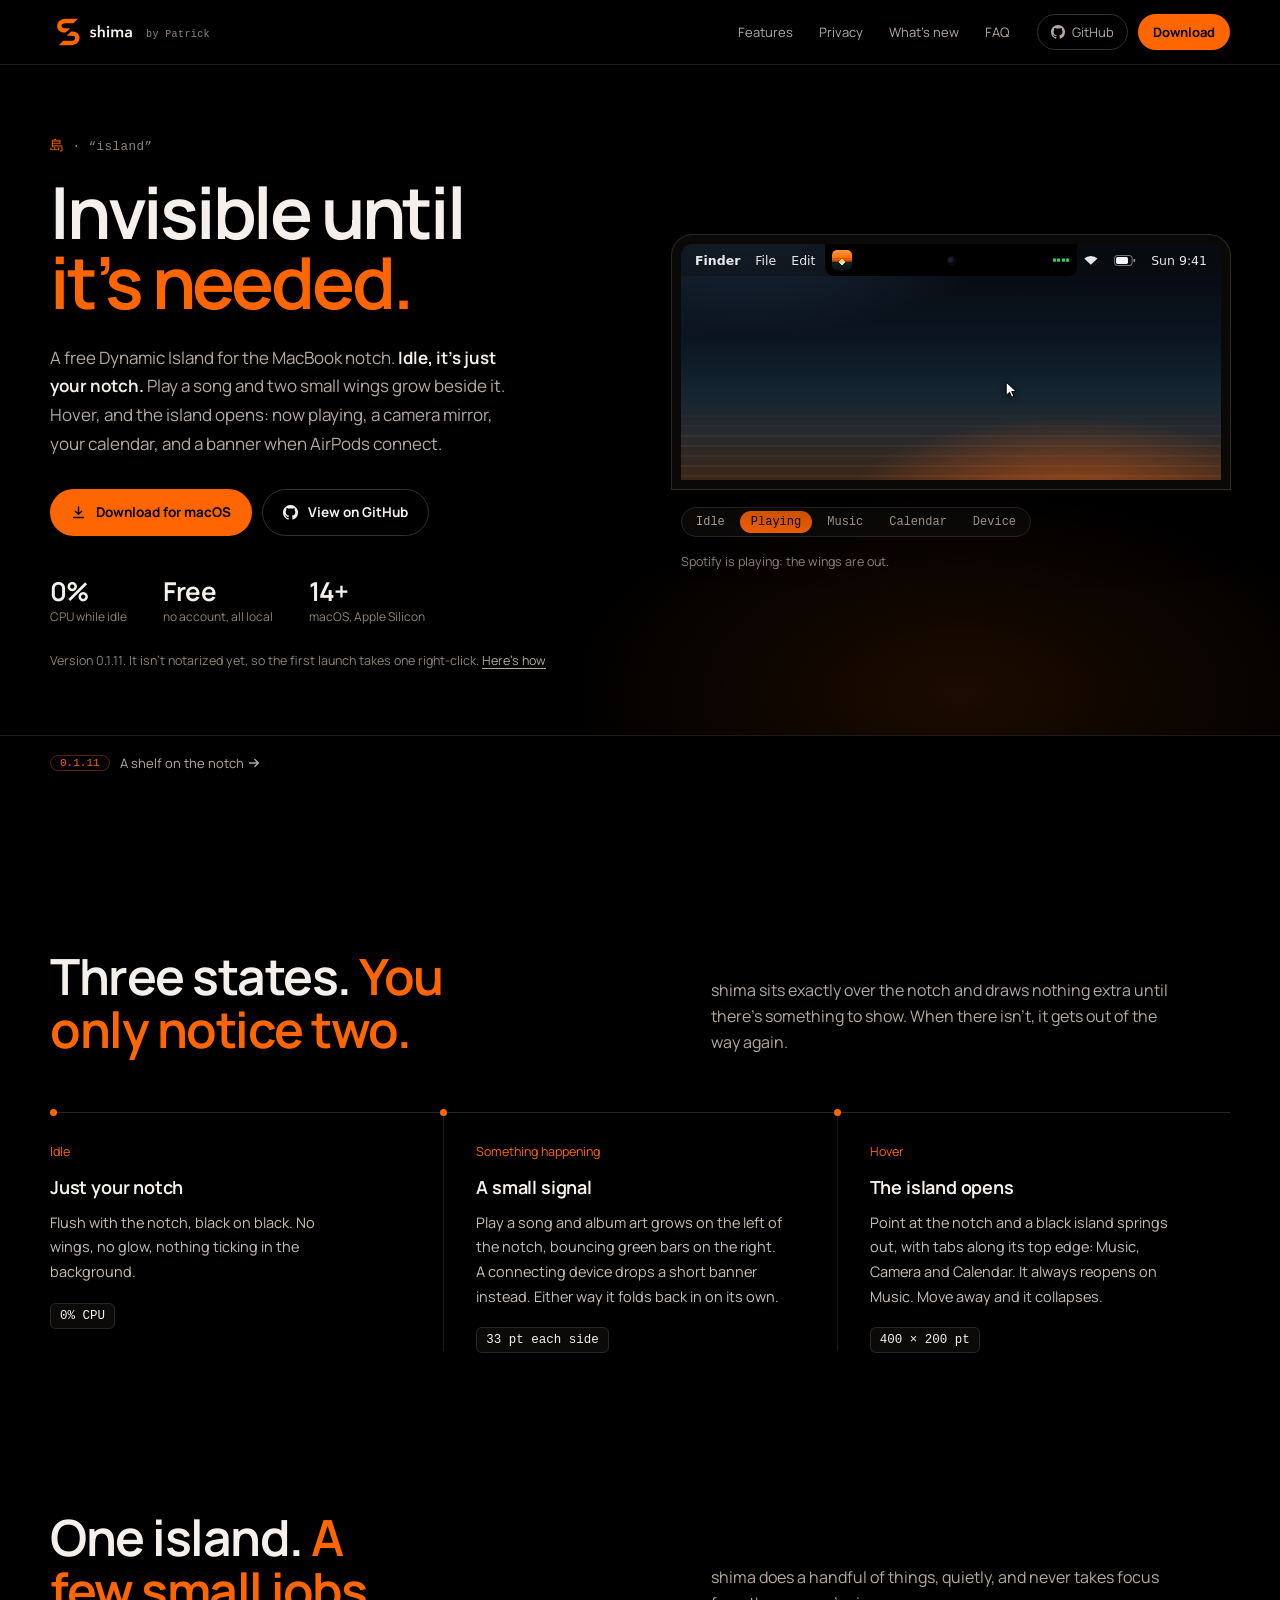
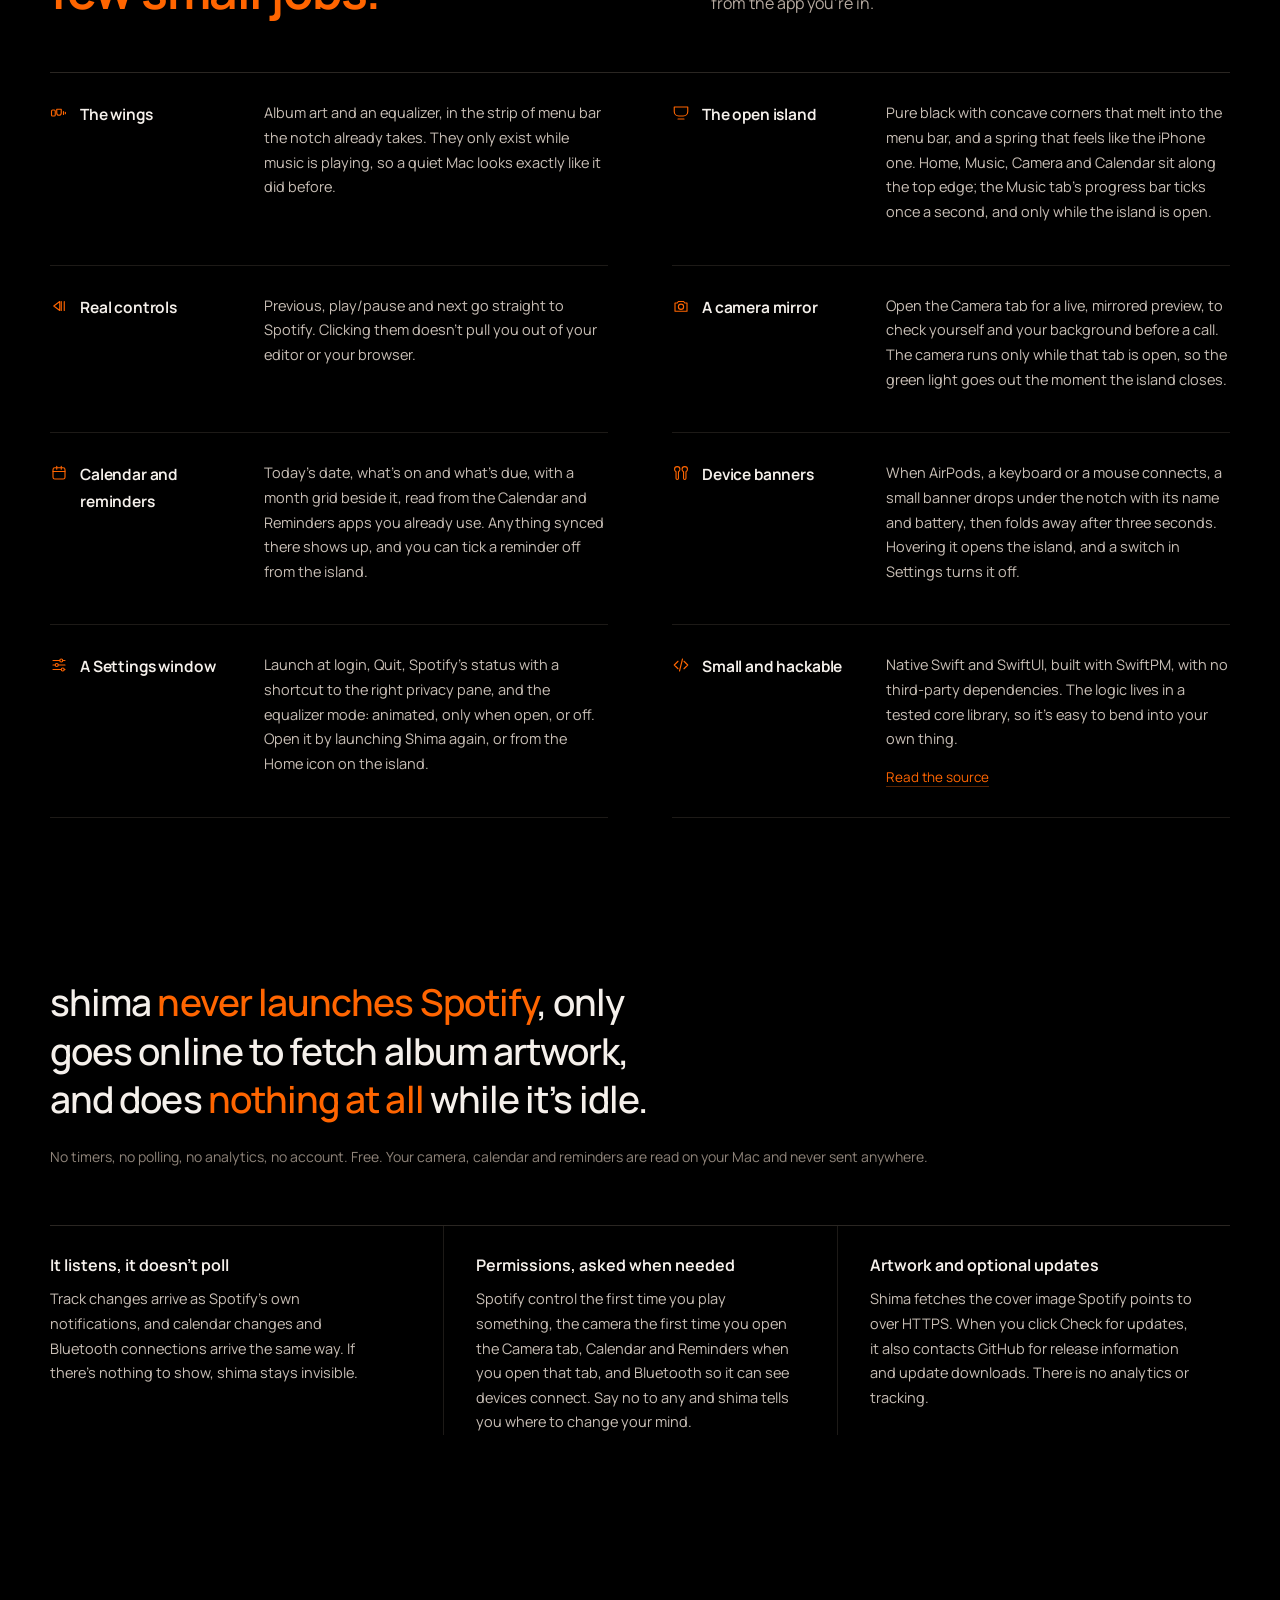
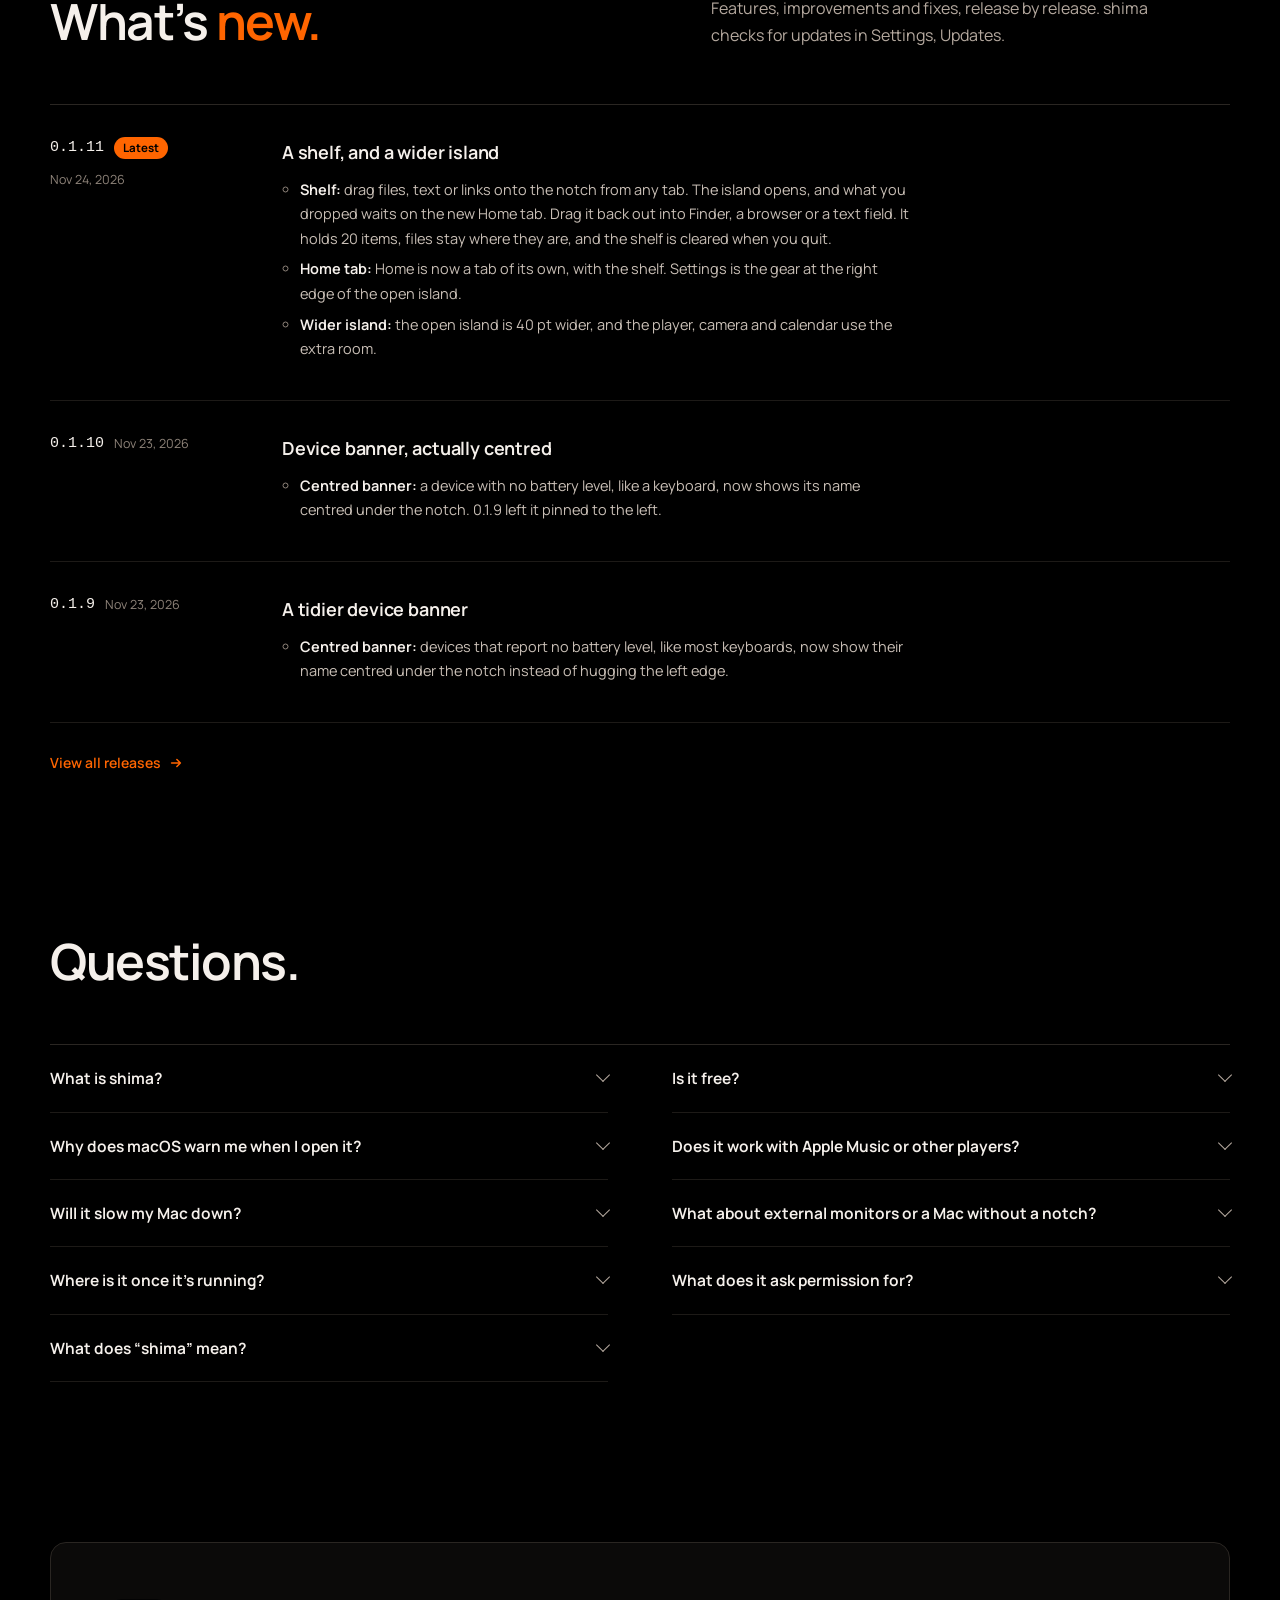
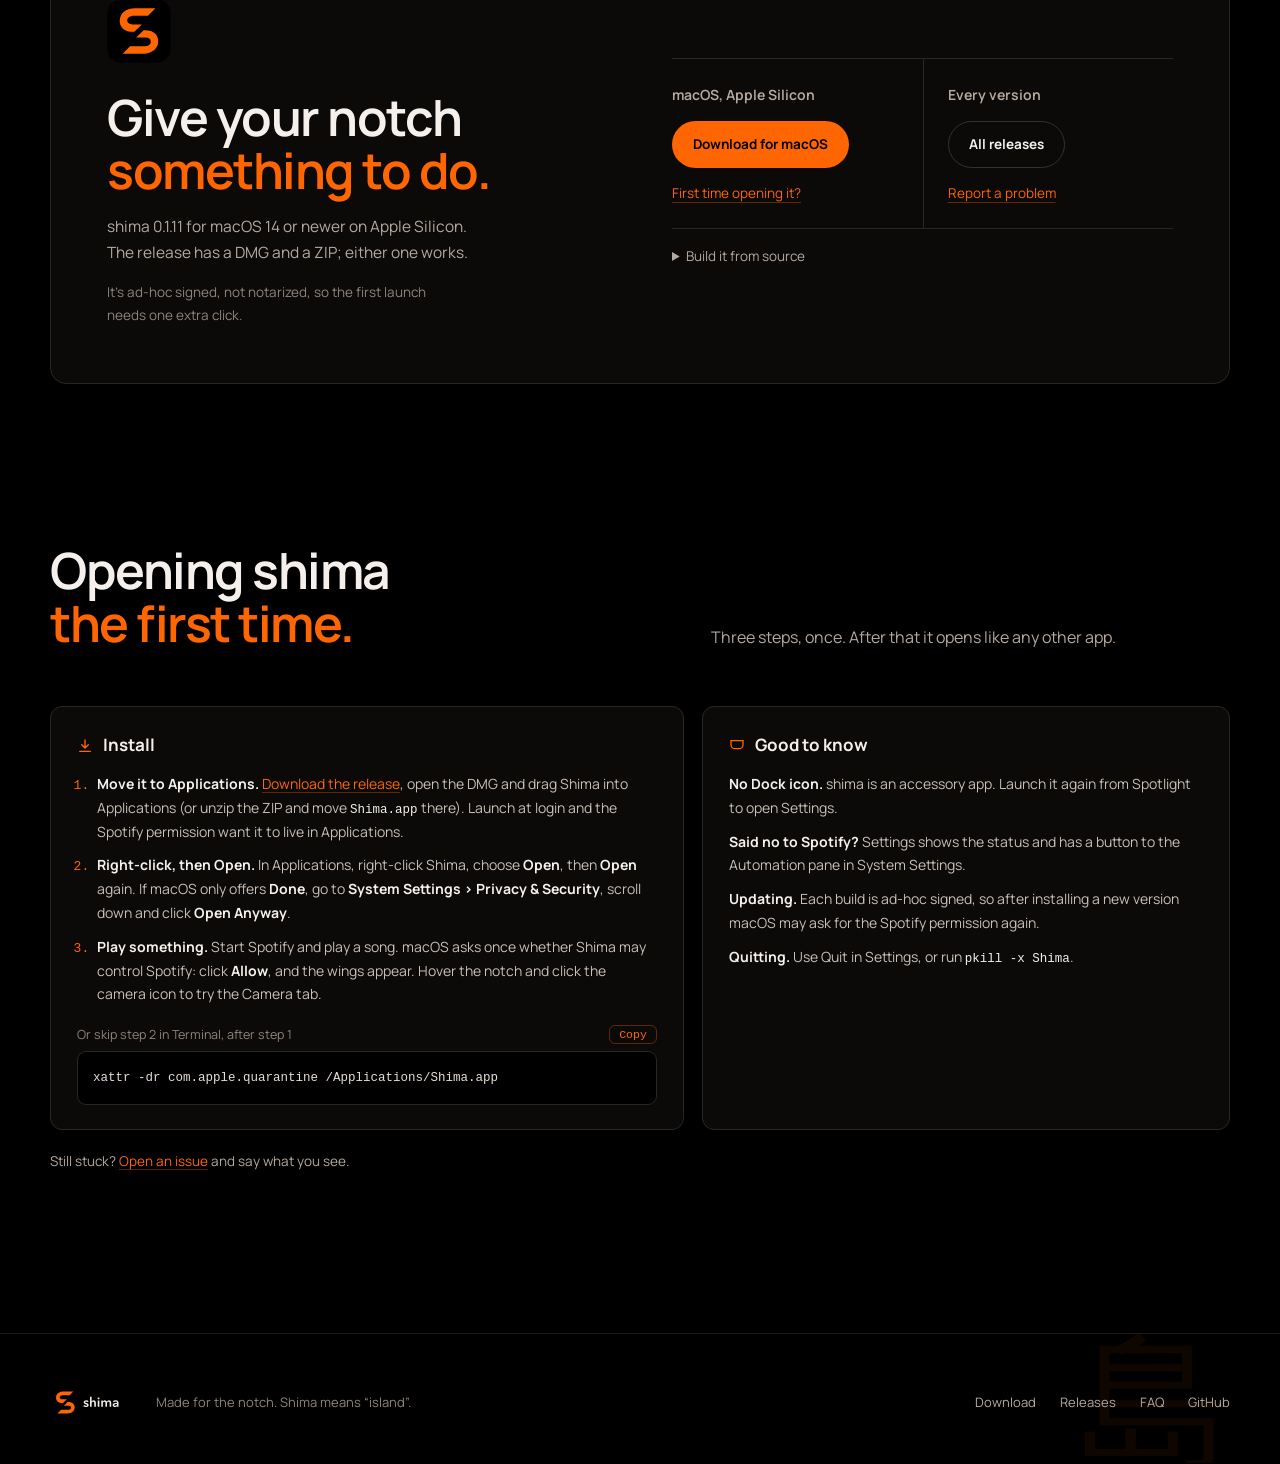
==== commit 025a8c5d: "Release 0.1.11: a shelf on the notch and a wider island" ====
--- a/docs/index.html
+++ b/docs/index.html
@@ -51,7 +51,7 @@
           <div><b>Free</b><span>no account, all local</span></div>
           <div><b>14+</b><span>macOS, Apple Silicon</span></div>
         </div>
-        <p class="first-time">Version 0.1.10. It isn&rsquo;t notarized yet, so the first launch takes one right-click. <a href="#first-launch">Here&rsquo;s how</a></p>
+        <p class="first-time">Version 0.1.11. It isn&rsquo;t notarized yet, so the first launch takes one right-click. <a href="#first-launch">Here&rsquo;s how</a></p>
       </div>
 
       <figure class="stage" aria-labelledby="stage-cap">
@@ -123,7 +123,7 @@
       </figure>
     </div>
   </section>
-  <div class="wrap news"><span class="tag">0.1.10</span><a href="#changelog">The device banner, actually centred <svg class="arrow" viewBox="0 0 16 16" aria-hidden="true"><path d="M3 8h10M9 4l4 4-4 4"/></svg></a></div>
+  <div class="wrap news"><span class="tag">0.1.11</span><a href="#changelog">A shelf on the notch <svg class="arrow" viewBox="0 0 16 16" aria-hidden="true"><path d="M3 8h10M9 4l4 4-4 4"/></svg></a></div>
 
   <section class="k-sec wrap" id="how" aria-labelledby="how-title">
     <header class="k-head">
@@ -174,7 +174,18 @@
     </header>
     <ol class="releases">
       <li class="release">
-        <div class="release-meta"><span class="version">0.1.10</span><span class="badge">Latest</span><time datetime="2026-11-23">Nov 23, 2026</time></div>
+        <div class="release-meta"><span class="version">0.1.11</span><span class="badge">Latest</span><time datetime="2026-11-24">Nov 24, 2026</time></div>
+        <div class="release-body">
+          <h3>A shelf, and a wider island</h3>
+          <ul>
+          <li><b>Shelf:</b> drag files, text or links onto the notch from any tab. The island opens, and what you dropped waits on the new Home tab. Drag it back out into Finder, a browser or a text field. It holds 20 items, files stay where they are, and the shelf is cleared when you quit.</li>
+          <li><b>Home tab:</b> Home is now a tab of its own, with the shelf. Settings is the gear at the right edge of the open island.</li>
+          <li><b>Wider island:</b> the open island is 40 pt wider, and the player, camera and calendar use the extra room.</li>
+          </ul>
+        </div>
+      </li>
+      <li class="release">
+        <div class="release-meta"><span class="version">0.1.10</span><time datetime="2026-11-23">Nov 23, 2026</time></div>
         <div class="release-body">
           <h3>Device banner, actually centred</h3>
           <ul>
@@ -191,18 +202,6 @@
           </ul>
         </div>
       </li>
-      <li class="release">
-        <div class="release-meta"><span class="version">0.1.8</span><time datetime="2026-11-23">Nov 23, 2026</time></div>
-        <div class="release-body">
-          <h3>Calendar, Reminders and device banners</h3>
-          <ul>
-            <li><b>Calendar tab:</b> today&rsquo;s date, what&rsquo;s on and what&rsquo;s due, with a month grid beside it, from the Calendar and Reminders apps you already use. Tick a reminder off from the island.</li>
-            <li><b>Device banners:</b> a three-second banner with the name and battery when AirPods, a keyboard or a mouse connects. Hover it to open the island. A Device pop-ups switch in Settings turns it off.</li>
-            <li><b>A fourth tab:</b> Home, Music, Camera and Calendar now sit along the top edge.</li>
-            <li><b>Permissions:</b> macOS asks for Calendar and Reminders the first time you open the Calendar tab, and for Bluetooth the first time shima starts after this update.</li>
-          </ul>
-        </div>
-      </li>
     </ol>
     <a class="all-releases" href="releases.html">View all releases <svg class="arrow" viewBox="0 0 16 16" aria-hidden="true"><path d="M3 8h10M9 4l4 4-4 4"/></svg></a>
   </section>
@@ -210,13 +209,13 @@
   <section class="k-sec wrap" id="faq" aria-labelledby="faq-title">
     <header class="k-head"><h2 id="faq-title">Questions.</h2></header>
     <div class="k-faq">
-      <details><summary>What is shima?</summary><p>A small Mac app that turns the MacBook notch into a Dynamic Island, like the one on the iPhone. Today it shows what Spotify is playing, a camera mirror, your calendar and reminders, and a banner when AirPods or a keyboard connects. It&rsquo;s a personal project: small, local and easy to hack on.</p></details>
+      <details><summary>What is shima?</summary><p>A small Mac app that turns the MacBook notch into a Dynamic Island, like the one on the iPhone. Today it shows what Spotify is playing, a camera mirror, your calendar and reminders, a shelf for files, text and links, and a banner when AirPods or a keyboard connects. It&rsquo;s a personal project: small, local and easy to hack on.</p></details>
       <details><summary>Is it free?</summary><p>Yes. No price, no account, no trial. The source is on <a href="https://github.com/beefysalad/Shima">GitHub</a>.</p></details>
       <details><summary>Why does macOS warn me when I open it?</summary><p>shima is ad-hoc signed and not notarized by Apple, so Gatekeeper blocks the first double-click. Right-click it and choose Open once, or use the one-line Terminal command in <a href="#first-launch">the first-launch steps</a>.</p></details>
-      <details><summary>Does it work with Apple Music or other players?</summary><p>Not yet. Version 0.1.10 talks to the Spotify desktop app only for music. Without Spotify running, the wings simply don&rsquo;t appear, and the camera and calendar are separate tabs.</p></details>
+      <details><summary>Does it work with Apple Music or other players?</summary><p>Not yet. Version 0.1.11 talks to the Spotify desktop app only for music. Without Spotify running, the wings simply don&rsquo;t appear, and the camera and calendar are separate tabs.</p></details>
       <details><summary>Will it slow my Mac down?</summary><p>It&rsquo;s built not to. While idle, it runs no timers and does no polling. While music plays it&rsquo;s event-driven, and the equalizer runs at a low frame rate; you can turn it off in Settings. The camera runs only while the Camera tab is open.</p></details>
       <details><summary>What about external monitors or a Mac without a notch?</summary><p>shima only uses the built-in display for now. On a built-in screen without a notch it becomes an invisible hover zone at the top centre. External monitors and clamshell mode are still on the list.</p></details>
-      <details><summary>Where is it once it&rsquo;s running?</summary><p>There&rsquo;s no Dock icon. Launch Shima again from Spotlight or Finder to open Settings, or click the Home icon on the open island. Quit from Settings, or from the small capsule icon in the menu bar if your menu bar has room for it.</p></details>
+      <details><summary>Where is it once it&rsquo;s running?</summary><p>There&rsquo;s no Dock icon. Launch Shima again from Spotlight or Finder to open Settings, or click the gear at the right edge of the open island. Quit from Settings, or from the small capsule icon in the menu bar if your menu bar has room for it.</p></details>
       <details><summary>What does it ask permission for?</summary><p>Spotify control (Automation) the first time you play something, and the camera the first time you open the Camera tab. It also asks for Calendar and Reminders when you open that tab, and Bluetooth so it can see a device connect. Each is asked once, only when the feature is used, and shima points you to the right System Settings pane if you say no.</p></details>
       <details><summary>What does &ldquo;shima&rdquo; mean?</summary><p><span lang="ja">島</span>, shima, is Japanese for &ldquo;island&rdquo;. A small island in the notch.</p></details>
     </div>
@@ -227,7 +226,7 @@
       <div class="get-copy">
         <img class="get-icon" src="site-assets/shima-icon.svg" alt="" width="64" height="64">
         <h2 id="install-title">Give your notch <em>something to do.</em></h2>
-        <p>shima 0.1.10 for macOS 14 or newer on Apple Silicon. The release has a DMG and a ZIP; either one works.</p>
+        <p>shima 0.1.11 for macOS 14 or newer on Apple Silicon. The release has a DMG and a ZIP; either one works.</p>
         <p class="note">It&rsquo;s ad-hoc signed, not notarized, so the first launch needs one extra click.</p>
       </div>
       <div class="get-os">
